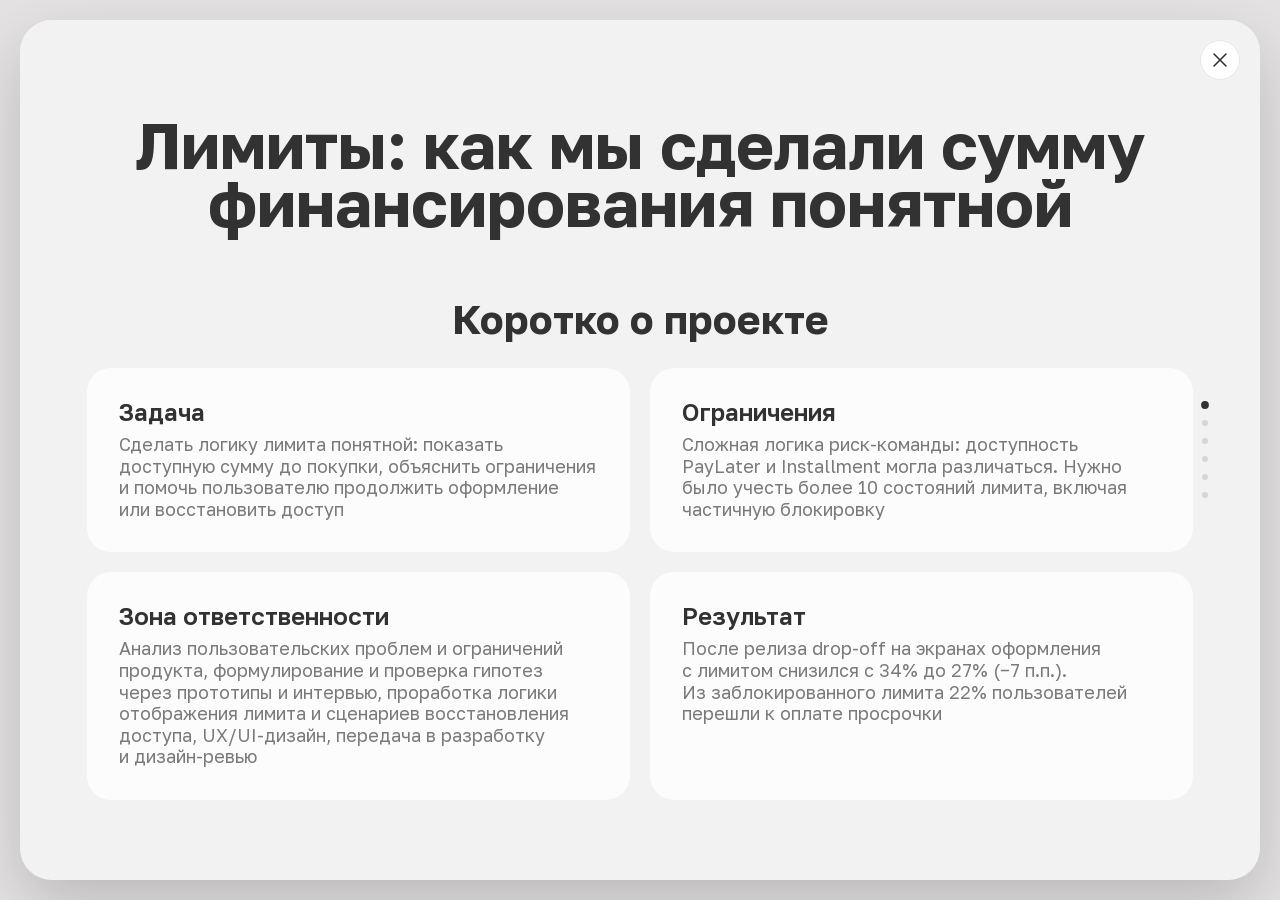
==== cases/ahapay/limits/index.html @ eb176437 "Deploy 497f7d1c44eb84e8301bfeeebdac34336ba5953e gribenchenko/portfolio@497f7d1c44eb84e8301bfeeebdac3" ====
<!DOCTYPE html><html lang="ru"><head><meta charset="utf-8"><meta name="viewport" content="width=device-width, initial-scale=1"><meta name="description" content="Как мы сделали сумму финансирования понятной — кейс лимитов в AhaPay"><title>Лимиты — AhaPay | Ulyana Gribenchenko</title><meta name="astro-view-transitions-enabled" content="true"><meta name="astro-view-transitions-fallback" content="animate"><script type="module" src="/_astro/ClientRouter.astro_astro_type_script_index_0_lang.BPtF_hcX.js"></script><link rel="stylesheet" href="/_astro/_astro_assets.DlFtGVP5.css"><link rel="stylesheet" href="/_astro/case.Byks2nfV.css"><style>#context[data-astro-cid-bcc5n24s].section{padding-top:11px}@media (width>=900px){#context[data-astro-cid-bcc5n24s].section{padding-top:20px}}
</style><script type="module" src="/_astro/page.Do0t9NWT.js"></script><style>[data-astro-transition-scope="astro-6rfnnncv-1"] { view-transition-name: case-limits; }@layer astro { ::view-transition-old(case-limits) { 
	animation-duration: 180ms;
	animation-timing-function: cubic-bezier(0.76, 0, 0.24, 1);
	animation-fill-mode: both;
	animation-name: astroFadeOut; }::view-transition-new(case-limits) { 
	animation-duration: 180ms;
	animation-timing-function: cubic-bezier(0.76, 0, 0.24, 1);
	animation-fill-mode: both;
	animation-name: astroFadeIn; }[data-astro-transition=back]::view-transition-old(case-limits) { 
	animation-duration: 180ms;
	animation-timing-function: cubic-bezier(0.76, 0, 0.24, 1);
	animation-fill-mode: both;
	animation-name: astroFadeOut; }[data-astro-transition=back]::view-transition-new(case-limits) { 
	animation-duration: 180ms;
	animation-timing-function: cubic-bezier(0.76, 0, 0.24, 1);
	animation-fill-mode: both;
	animation-name: astroFadeIn; } }[data-astro-transition-fallback="old"] [data-astro-transition-scope="astro-6rfnnncv-1"],
			[data-astro-transition-fallback="old"][data-astro-transition-scope="astro-6rfnnncv-1"] { 
	animation-duration: 180ms;
	animation-timing-function: cubic-bezier(0.76, 0, 0.24, 1);
	animation-fill-mode: both;
	animation-name: astroFadeOut; }[data-astro-transition-fallback="new"] [data-astro-transition-scope="astro-6rfnnncv-1"],
			[data-astro-transition-fallback="new"][data-astro-transition-scope="astro-6rfnnncv-1"] { 
	animation-duration: 180ms;
	animation-timing-function: cubic-bezier(0.76, 0, 0.24, 1);
	animation-fill-mode: both;
	animation-name: astroFadeIn; }[data-astro-transition=back][data-astro-transition-fallback="old"] [data-astro-transition-scope="astro-6rfnnncv-1"],
			[data-astro-transition=back][data-astro-transition-fallback="old"][data-astro-transition-scope="astro-6rfnnncv-1"] { 
	animation-duration: 180ms;
	animation-timing-function: cubic-bezier(0.76, 0, 0.24, 1);
	animation-fill-mode: both;
	animation-name: astroFadeOut; }[data-astro-transition=back][data-astro-transition-fallback="new"] [data-astro-transition-scope="astro-6rfnnncv-1"],
			[data-astro-transition=back][data-astro-transition-fallback="new"][data-astro-transition-scope="astro-6rfnnncv-1"] { 
	animation-duration: 180ms;
	animation-timing-function: cubic-bezier(0.76, 0, 0.24, 1);
	animation-fill-mode: both;
	animation-name: astroFadeIn; }</style></head><body><a href="/" class="case-shell__close" aria-label="Закрыть кейс" title="Закрыть"><svg width="16" height="16" viewBox="0 0 16 16" fill="none" aria-hidden="true"><path d="M2 2L14 14M14 2L2 14" stroke="currentColor" stroke-width="1.6" stroke-linecap="round"></path></svg></a><nav class="case-toc" aria-label="Разделы кейса"><div class="case-toc__dots"><a href="#top" class="case-toc__dot" data-section="top" aria-label="Обзор"></a><a href="#context" class="case-toc__dot" data-section="context" aria-label="Проблемы и решения"></a><a href="#widget-logic" class="case-toc__dot" data-section="widget-logic" aria-label="Логика виджетов"></a><a href="#blocked-flow" class="case-toc__dot" data-section="blocked-flow" aria-label="Частичная блокировка"></a><a href="#interview" class="case-toc__dot" data-section="interview" aria-label="Интервью"></a><a href="#results-metrics" class="case-toc__dot" data-section="results-metrics" aria-label="Результаты"></a></div><div class="case-toc__popover-zone"><div class="case-toc__popover"><ul><li><a href="#top" data-section="top">Обзор</a></li><li><a href="#context" data-section="context">Проблемы и решения</a></li><li><a href="#widget-logic" data-section="widget-logic">Логика виджетов</a></li><li><a href="#blocked-flow" data-section="blocked-flow">Частичная блокировка</a></li><li><a href="#interview" data-section="interview">Интервью</a></li><li><a href="#results-metrics" data-section="results-metrics">Результаты</a></li></ul></div></div></nav><div data-astro-transition-scope="astro-6rfnnncv-1" class="case-shell"><div class="case-shell__content"><main data-astro-cid-bcc5n24s><!-- HERO --><section id="top" class="section hero" data-astro-cid-bcc5n24s><div class="container" data-astro-cid-bcc5n24s><div class="hero__titleblock" data-astro-cid-bcc5n24s><h1 class="hero__title" data-astro-cid-bcc5n24s>Лимиты: как&nbsp;мы сделали сумму финансирования понятной</h1></div><!-- «Коротко о проекте»: heading + cards in their own column so the heading sits
             at the usual section-title → content gap, not the hero's bigger one --><div style="display:flex; flex-direction:column; align-items:center; gap: var(--space-4); width: 100%;" data-astro-cid-bcc5n24s><h2 class="section-title" data-astro-cid-bcc5n24s>Коротко о&nbsp;проекте</h2><div class="grid-2 reveal" style="width: 100%;" data-astro-cid-bcc5n24s><div class="card bullet" data-astro-cid-bcc5n24s><p class="card-title" data-astro-cid-bcc5n24s>Задача</p><p class="card-text" data-astro-cid-bcc5n24s>Сделать логику лимита понятной: показать доступную сумму до&nbsp;покупки, объяснить ограничения и&nbsp;помочь пользователю продолжить оформление или&nbsp;восстановить доступ</p></div><div class="card bullet" data-astro-cid-bcc5n24s><p class="card-title" data-astro-cid-bcc5n24s>Ограничения</p><p class="card-text" data-astro-cid-bcc5n24s>Сложная логика риск-команды: доступность PayLater и&nbsp;Installment могла различаться. Нужно было учесть более 10&nbsp;состояний лимита, включая частичную блокировку</p></div><div class="card bullet" data-astro-cid-bcc5n24s><p class="card-title" data-astro-cid-bcc5n24s>Зона ответственности</p><p class="card-text" data-astro-cid-bcc5n24s>Анализ пользовательских проблем и&nbsp;ограничений продукта, формулирование и&nbsp;проверка гипотез через прототипы и&nbsp;интервью, проработка логики отображения лимита и&nbsp;сценариев восстановления доступа, UX/UI-дизайн, передача в&nbsp;разработку и&nbsp;дизайн-ревью</p></div><div class="card bullet" data-astro-cid-bcc5n24s><p class="card-title" data-astro-cid-bcc5n24s>Результат</p><p class="card-text" data-astro-cid-bcc5n24s>После релиза drop-off на&nbsp;экранах оформления с&nbsp;лимитом снизился с&nbsp;34% до&nbsp;27% (−7&nbsp;п.п.). Из&nbsp;заблокированного лимита 22% пользователей перешли к&nbsp;оплате просрочки</p></div></div></div></div></section><!-- CONTEXT --><section id="context" class="section" data-astro-cid-bcc5n24s><div class="container" data-astro-cid-bcc5n24s><div class="grid-2 reveal" data-astro-cid-bcc5n24s><div class="card bullet span-rows-3" data-astro-cid-bcc5n24s><p class="hyp-label hyp-label--muted" data-astro-cid-bcc5n24s>проблема</p><p class="card-title" data-astro-cid-bcc5n24s>Логика лимита была невидима для&nbsp;пользователя</p><p class="card-text" data-astro-cid-bcc5n24s>Лимит работал как&nbsp;внутренняя продуктовая логика: пользователь мог столкнуться с&nbsp;ограничением уже в&nbsp;процессе оформления покупки и&nbsp;не&nbsp;понимать, что делать дальше. Это&nbsp;снижало прохождение сценария, увеличивало обращения в&nbsp;поддержку и&nbsp;ухудшало ощущение прозрачности продукта</p></div><div class="card bullet" data-astro-cid-bcc5n24s><p class="hyp-label" data-astro-cid-bcc5n24s>решение</p><p class="card-title" data-astro-cid-bcc5n24s>Показали лимит на&nbsp;главной</p><p class="card-text" data-astro-cid-bcc5n24s>Пользователь видит доступную сумму заранее и&nbsp;понимает, сколько может потратить ещё до&nbsp;начала покупки</p></div><div class="card bullet" data-astro-cid-bcc5n24s><p class="hyp-label" data-astro-cid-bcc5n24s>решение</p><p class="card-title" data-astro-cid-bcc5n24s>Добавили лимит в&nbsp;оформление покупки</p><p class="card-text" data-astro-cid-bcc5n24s>Перед подтверждением заказа показываем, сколько лимита будет использовано и&nbsp;доступен ли&nbsp;выбранный способ оплаты</p></div><div class="card bullet" data-astro-cid-bcc5n24s><p class="hyp-label" data-astro-cid-bcc5n24s>решение</p><p class="card-title" data-astro-cid-bcc5n24s>Объяснили состояния и&nbsp;ограничения</p><p class="card-text" data-astro-cid-bcc5n24s>Если лимит или&nbsp;способ оплаты недоступен, экран показывает причину ограничения и&nbsp;следующий шаг, а&nbsp;не&nbsp;просто блокирует пользователя</p></div></div></div></section><!-- BEFORE / AFTER (temporarily hidden — keep markup for later, see chat with Ulyana 2026-09-25)
    <section id="compare" class="section">
      <div class="container">
        <div class="compare reveal">
          <div class="compare__col">
            <h2 class="section-title">Было</h2>
            <div class="compare__pair">
              <div class="shot">
                <Image src={compareBefore} alt="Главный экран AhaPay без&nbsp;лимита: баннер и&nbsp;категории партнёров" width={879} height={1832} quality={100} />
              </div>
              <div class="shot">
                <Image src={compareBefore2} alt="Confirm order без&nbsp;информации о&nbsp;лимите" width={879} height={1832} quality={100} />
              </div>
            </div>
          </div>
          <div class="compare__col">
            <h2 class="section-title">Стало</h2>
            <div class="compare__pair">
              <div class="shot">
                <Image src={compareAfter} alt="Главный экран AhaPay с&nbsp;виджетом лимита: доступная сумма, PayLater и&nbsp;Installment" width={879} height={1832} quality={100} />
              </div>
              <div class="shot">
                <Image src={compareAfter2} alt="Confirm order с&nbsp;суммой, которая спишется с&nbsp;installment-лимита" width={879} height={1832} quality={100} />
              </div>
            </div>
          </div>
        </div>
      </div>
    </section>
    --><!-- LIMIT WIDGET ON HOME + CHECKOUT --><section id="widget" class="section" data-astro-cid-bcc5n24s><div class="container" data-astro-cid-bcc5n24s><h2 class="section-title" data-astro-cid-bcc5n24s>Показали лимит на&nbsp;главной<br data-astro-cid-bcc5n24s>и&nbsp;в&nbsp;сценарии оплаты</h2><p class="card-text" style="max-width: 700px; text-align: center; color: #323232; margin-top: -12px;" data-astro-cid-bcc5n24s>На&nbsp;Home пользователь видит общий статус, но&nbsp;именно при&nbsp;оформлении покупки ему важно понять влияние конкретного заказа</p><div class="entry-diagram-scroll reveal" style="margin-top: 10px;" data-astro-cid-bcc5n24s><img src="/_astro/home-and-checkout-widget.CBhn0DPU_1Xg4uo.webp" alt="Виджет лимита с&amp;nbsp;состояниями на&amp;nbsp;главном экране и&amp;nbsp;мини-виджет лимита на&amp;nbsp;всём сценарии оформления заказа" data-astro-cid-bcc5n24s="true" loading="lazy" decoding="async" width="3840" height="1671"></div></div></section><!-- WIDGET LOGIC (4 states) --><section id="widget-logic" class="section" data-astro-cid-bcc5n24s><div class="container" data-astro-cid-bcc5n24s><h2 class="section-title" data-astro-cid-bcc5n24s>Логика виджетов лимита</h2><p class="card-text" style="max-width: 700px; text-align: center; color: #323232; margin-top: -12px;" data-astro-cid-bcc5n24s>На&nbsp;Home перед покупкой пользователь видит статус своего лимита. Из‑за&nbsp;внутренних ограничений со&nbsp;стороны команды рисков у&nbsp;лимита есть большое количество вводных для&nbsp;использования, а&nbsp;у&nbsp;виджета&nbsp;– много состояний. Ниже некоторые самые часто встречающиеся</p><div class="entry-diagram-scroll reveal" style="margin-top: 10px;" data-astro-cid-bcc5n24s><img src="/_astro/widget-logic-v3.DpgmI8px_Zycuzd.webp" alt="Четыре состояния виджета лимита: требует верификации, полностью доступен, частично доступен, заблокирован" data-astro-cid-bcc5n24s="true" loading="lazy" decoding="async" width="3840" height="795"></div></div></section><!-- PARTIALLY BLOCKED LIMIT FLOW EXAMPLE --><section id="blocked-flow" class="section" data-astro-cid-bcc5n24s><div class="container" data-astro-cid-bcc5n24s><h2 class="section-title" data-astro-cid-bcc5n24s>Сделали логику лимита понятной<br data-astro-cid-bcc5n24s>в&nbsp;интерфейсе</h2><p class="card-text" style="max-width: 700px; text-align: center; color: #323232; margin-top: -12px;" data-astro-cid-bcc5n24s>Из-за&nbsp;сложной логики лимита мы&nbsp;спроектировали больше 10&nbsp;состояний виджета. Ниже&nbsp;– пример сценария, где&nbsp;часть лимита недоступна, но&nbsp;пользователь всё ещё может продолжить покупку доступным способом</p><!-- Each mockup is a real screen recording (device frame already baked into the
             video, same technique as .hero-phone — see AGENTS.md mask recipe). Nothing
             autoplays — every clip sits on its poster frame behind the "hover to watch"
             hint until the visitor deliberately hovers (or taps) it (see the script below,
             shared logic with #flow-compare-grid in order-preview.astro). --><div class="grid-3 reveal" style="margin-top: 10px;" id="scenario-grid" data-astro-cid-bcc5n24s><div style="display:flex; flex-direction:column; align-items:center; gap: var(--space-3);" data-astro-cid-bcc5n24s><div class="scenario-phone" data-astro-cid-bcc5n24s><video muted loop playsinline preload="metadata" poster="/case-assets/video/limits-scenario-1-poster.jpg" data-astro-cid-bcc5n24s><source src="/case-assets/video/limits-scenario-1.mp4" type="video/mp4" data-astro-cid-bcc5n24s></video><div class="phone-hint" aria-hidden="true" data-astro-cid-bcc5n24s><span class="phone-hint__circle" data-astro-cid-bcc5n24s><svg viewBox="0 0 24 24" fill="#fff" data-astro-cid-bcc5n24s><path d="M8 5v14l11-7z" data-astro-cid-bcc5n24s></path></svg></span><span class="phone-hint__text" data-astro-cid-bcc5n24s>Наведи<br data-astro-cid-bcc5n24s>для просмотра</span></div><div class="phone-loader" aria-hidden="true" data-astro-cid-bcc5n24s><span class="phone-loader__spinner" data-astro-cid-bcc5n24s></span><span class="phone-loader__text" data-astro-cid-bcc5n24s>Видео скоро начнётся</span></div></div><div style="text-align:center;" data-astro-cid-bcc5n24s><p class="card-title" data-astro-cid-bcc5n24s>Восстановление лимита</p><p class="card-text" style="margin-top:10px;" data-astro-cid-bcc5n24s>Показываем причину блокировки и&nbsp;ведём пользователя к&nbsp;оплате просрочки</p></div></div><div style="display:flex; flex-direction:column; align-items:center; gap: var(--space-3);" data-astro-cid-bcc5n24s><div class="scenario-phone" data-astro-cid-bcc5n24s><video muted loop playsinline preload="metadata" poster="/case-assets/video/limits-scenario-2-poster.jpg" data-astro-cid-bcc5n24s><source src="/case-assets/video/limits-scenario-2.mp4" type="video/mp4" data-astro-cid-bcc5n24s></video><div class="phone-hint" aria-hidden="true" data-astro-cid-bcc5n24s><span class="phone-hint__circle" data-astro-cid-bcc5n24s><svg viewBox="0 0 24 24" fill="#fff" data-astro-cid-bcc5n24s><path d="M8 5v14l11-7z" data-astro-cid-bcc5n24s></path></svg></span><span class="phone-hint__text" data-astro-cid-bcc5n24s>Наведи<br data-astro-cid-bcc5n24s>для просмотра</span></div><div class="phone-loader" aria-hidden="true" data-astro-cid-bcc5n24s><span class="phone-loader__spinner" data-astro-cid-bcc5n24s></span><span class="phone-loader__text" data-astro-cid-bcc5n24s>Видео скоро начнётся</span></div></div><div style="text-align:center;" data-astro-cid-bcc5n24s><p class="card-title" data-astro-cid-bcc5n24s>Заказ не&nbsp;подходит для&nbsp;PayLater</p><p class="card-text" style="margin-top:10px;" data-astro-cid-bcc5n24s>Если заказ нельзя оформить через&nbsp;PayLater, а&nbsp;Installment заблокирован, после&nbsp;скана QR ведём пользователя к&nbsp;оплате просрочки и&nbsp;даём продолжить заказ</p></div></div><div style="display:flex; flex-direction:column; align-items:center; gap: var(--space-3);" data-astro-cid-bcc5n24s><div class="scenario-phone" data-astro-cid-bcc5n24s><video muted loop playsinline preload="metadata" poster="/case-assets/video/limits-scenario-3-poster.jpg" data-astro-cid-bcc5n24s><source src="/case-assets/video/limits-scenario-3.mp4" type="video/mp4" data-astro-cid-bcc5n24s></video><div class="phone-hint" aria-hidden="true" data-astro-cid-bcc5n24s><span class="phone-hint__circle" data-astro-cid-bcc5n24s><svg viewBox="0 0 24 24" fill="#fff" data-astro-cid-bcc5n24s><path d="M8 5v14l11-7z" data-astro-cid-bcc5n24s></path></svg></span><span class="phone-hint__text" data-astro-cid-bcc5n24s>Наведи<br data-astro-cid-bcc5n24s>для просмотра</span></div><div class="phone-loader" aria-hidden="true" data-astro-cid-bcc5n24s><span class="phone-loader__spinner" data-astro-cid-bcc5n24s></span><span class="phone-loader__text" data-astro-cid-bcc5n24s>Видео скоро начнётся</span></div></div><div style="text-align:center;" data-astro-cid-bcc5n24s><p class="card-title" data-astro-cid-bcc5n24s>Заказ можно оплатить через&nbsp;PayLater</p><p class="card-text" style="margin-top:10px;" data-astro-cid-bcc5n24s>Если заказ подходит под&nbsp;условия PayLater, даём продолжить оплату доступным способом, но&nbsp;показываем, что&nbsp;Installment временно недоступен</p></div></div></div></div></section><script type="module">document.addEventListener(`astro:page-load`,()=>{let e=document.querySelector(`#scenario-grid`);if(!e)return;let t=Array.from(e.querySelectorAll(`.scenario-phone`));t.length&&t.forEach(e=>{let t=e.querySelector(`video`),n=e.querySelector(`.phone-loader`),r=e.querySelector(`.phone-hint`);if(!t)return;let i=()=>r?.classList.remove(`is-hidden`),a=()=>r?.classList.add(`is-hidden`),o=()=>n?.classList.remove(`is-visible`),s=()=>{a(),n?.classList.add(`is-visible`),t.play().catch(()=>{})},c=()=>{t.pause(),t.currentTime=0,o(),i()};t.addEventListener(`playing`,o);let l=null;e.addEventListener(`mouseenter`,()=>{l=window.setTimeout(()=>{l=null,s()},250)}),e.addEventListener(`mouseleave`,()=>{if(l){clearTimeout(l),l=null;return}c()}),e.addEventListener(`click`,()=>{t.paused?s():c()})})});</script><!-- INTERVIEWS --><section id="interview" class="section" data-astro-cid-bcc5n24s><div class="container" data-astro-cid-bcc5n24s><h2 class="section-title" data-astro-cid-bcc5n24s>Что показали интервью пользователей</h2><p class="card-text" style="max-width: 700px; text-align: center; color: #323232; margin-top: -12px;" data-astro-cid-bcc5n24s>Вместе с&nbsp;ресёрчером мы провели серию интервью с&nbsp;пользователями AhaPay, чтобы понять, как&nbsp;они воспринимают лимит, PayLater / Installment и&nbsp;состояния блокировки</p><div class="entry-diagram-scroll reveal" style="max-width: 770px;" data-astro-cid-bcc5n24s><img src="/_astro/interview-confluence.Bprhleqj_Z1EAhLs.webp" alt="Саммари интервью по&amp;nbsp;респондентам в&amp;nbsp;Confluence" style="border-radius: 24px;" data-astro-cid-bcc5n24s="true" loading="lazy" decoding="async" width="2880" height="1584"></div><div class="grid-2 reveal" style="margin-top: 48px;" data-astro-cid-bcc5n24s><div class="card card--white bullet" data-astro-cid-bcc5n24s><p class="card-title" data-astro-cid-bcc5n24s>Лимит нужен до&nbsp;покупки</p><p class="card-text" data-astro-cid-bcc5n24s>Пользователи хотят заранее понимать, сколько им&nbsp;доступно и&nbsp;могут ли&nbsp;они совершить покупку</p></div><div class="card card--white bullet" data-astro-cid-bcc5n24s><p class="card-title" data-astro-cid-bcc5n24s>PayLater и&nbsp;Installment нужно связать</p><p class="card-text" data-astro-cid-bcc5n24s>Без&nbsp;явной связи два способа оплаты могут восприниматься как&nbsp;отдельные лимиты</p></div><div class="card card--white bullet" data-astro-cid-bcc5n24s><p class="card-title" data-astro-cid-bcc5n24s>Блокировка должна вести к&nbsp;действию</p><p class="card-text" data-astro-cid-bcc5n24s>Состояние блокировки работает лучше, когда есть причина ограничения и&nbsp;понятный следующий шаг</p></div><div class="card card--white bullet" data-astro-cid-bcc5n24s><p class="card-title" data-astro-cid-bcc5n24s>Главный вывод</p><p class="card-text" data-astro-cid-bcc5n24s>Лимит должен работать как&nbsp;система состояний: на&nbsp;главной показывать общий финансовый статус, при&nbsp;оформлении покупки&nbsp;– влияние заказа на&nbsp;доступную сумму, а&nbsp;при&nbsp;блокировке&nbsp;– причину ограничения и&nbsp;следующий шаг</p></div></div></div></section><!-- RESULTS (METRICS) --><section id="results-metrics" class="section" data-astro-cid-bcc5n24s><div class="container" data-astro-cid-bcc5n24s><h2 class="section-title" data-astro-cid-bcc5n24s>Результаты</h2><p class="card-text" style="max-width: 700px; text-align: center; color: #323232; margin-top: -12px;" data-astro-cid-bcc5n24s>После релиза мы сравнили общие метрики оформления покупки и&nbsp;данные поддержки за&nbsp;сопоставимые периоды до&nbsp;и&nbsp;после запуска</p><div class="grid-3 reveal" style="margin-top: 10px;" data-astro-cid-bcc5n24s><div class="card card--white bullet" data-astro-cid-bcc5n24s><p class="stat-tag" data-astro-cid-bcc5n24s>−7&nbsp;п.п.</p><div class="stat-value" data-astro-cid-bcc5n24s><span data-astro-cid-bcc5n24s>34%</span><img src="/case-assets/uplift-arrow.svg" alt="→" data-astro-cid-bcc5n24s><span data-astro-cid-bcc5n24s>27%</span></div><p class="stat-label" data-astro-cid-bcc5n24s>Drop-off на&nbsp;экранах оформления с&nbsp;лимитом</p></div><div class="card card--white bullet" data-astro-cid-bcc5n24s><p class="stat-tag stat-tag--muted" data-astro-cid-bcc5n24s>новая точка входа</p><div class="stat-value" data-astro-cid-bcc5n24s><span data-astro-cid-bcc5n24s>22%</span></div><p class="stat-label" data-astro-cid-bcc5n24s>Перешли к&nbsp;оплате просрочки из&nbsp;заблокированного лимита</p></div><div class="card card--white bullet" data-astro-cid-bcc5n24s><p class="stat-tag stat-tag--muted" data-astro-cid-bcc5n24s>новая точка входа</p><div class="stat-value" data-astro-cid-bcc5n24s><span data-astro-cid-bcc5n24s>14%</span></div><p class="stat-label" data-astro-cid-bcc5n24s>Начали верификацию из&nbsp;виджета лимита до&nbsp;покупки</p></div></div><div class="card card--white bullet" style="margin-top: -12px;" data-astro-cid-bcc5n24s><p class="card-title" data-astro-cid-bcc5n24s>Снизилось количество вопросов в&nbsp;поддержку по&nbsp;теме лимита</p><p class="card-text" style="margin-top: 12px;" data-astro-cid-bcc5n24s>После запуска пользователи реже обращались с&nbsp;вопросами про&nbsp;доступную сумму, причины блокировки и&nbsp;недоступные способы оплаты</p></div></div></section></main></div></div><script type="module">var e=null;document.addEventListener(`astro:page-load`,()=>{e?.();let t=[],n=document.querySelector(`.case-shell__close`);if(n){let e=!1,r=t=>{if(e){t.preventDefault();return}e=!0,document.body.classList.add(`is-closing`);let n=window.history.state;n&&typeof n.index==`number`&&n.index>0&&(t.preventDefault(),history.back())};n.addEventListener(`click`,r),t.push(()=>n.removeEventListener(`click`,r));let i=t=>{t.key===`Escape`&&!e&&n.click()};document.addEventListener(`keydown`,i),t.push(()=>document.removeEventListener(`keydown`,i));let a=t=>{if(e)return;let r=t.target;r.closest(`.case-shell`)||r.closest(`.case-toc`)||r.closest(`.case-shell__close`)||n.click()};document.addEventListener(`click`,a),t.push(()=>document.removeEventListener(`click`,a))}let r=document.querySelector(`.case-toc`),i=document.querySelector(`.case-shell`);if(r&&i){let e=Array.from(r.querySelectorAll(`.case-toc__dot`)),n=Array.from(r.querySelectorAll(`.case-toc__popover a`)),a=e.map(e=>document.getElementById(e.dataset.section??``)).filter(e=>e!==null);if(a.length){let r=t=>{for(let n of e)n.classList.toggle(`is-active`,n.dataset.section===t);for(let e of n)e.classList.toggle(`is-active`,e.dataset.section===t)},o=()=>{let e=a[0];for(let t of a)t.getBoundingClientRect().top<=160&&(e=t);r(e.id)};i.addEventListener(`scroll`,o,{passive:!0}),o();let s=[...e,...n],c=e=>{let t=e.currentTarget;r(t.dataset.section??``)};for(let e of s)e.addEventListener(`click`,c);t.push(()=>{i.removeEventListener(`scroll`,o);for(let e of s)e.removeEventListener(`click`,c)})}}e=()=>t.forEach(e=>e())});</script><script type="module">document.addEventListener(`astro:page-load`,()=>{let e=new IntersectionObserver(t=>{for(let n of t)n.isIntersecting&&(n.target.classList.add(`is-visible`),e.unobserve(n.target))},{threshold:.15});document.querySelectorAll(`.reveal:not(.is-visible)`).forEach(t=>e.observe(t)),document.querySelectorAll(`video[autoplay]`).forEach(e=>{e.readyState===0&&e.load(),e.play().catch(()=>{})})});</script></body></html>
---- _astro/_astro_assets.DlFtGVP5.css ----
@font-face{font-family:Golos Text;font-style:normal;font-weight:400 700;font-display:swap;src:url(/fonts/golos-text-cyrillic.woff2)format("woff2");unicode-range:U+301,U+400-45F,U+490-491,U+4B0-4B1,U+2116}@font-face{font-family:Golos Text;font-style:normal;font-weight:400 700;font-display:swap;src:url(/fonts/golos-text-latin.woff2)format("woff2");unicode-range:U+??,U+131,U+152-153,U+2BB-2BC,U+2C6,U+2DA,U+2DC,U+304,U+308,U+329,U+2000-206F,U+20AC,U+2122,U+2191,U+2193,U+2212,U+2215,U+FEFF,U+FFFD}:root{--bg:#f3f2f2;--card:#fcfcfc;--card-alt:#fff;--border:#e6e5e5;--ink:#323232;--ink-soft:#7a7a7a;--accent:#ff7a38;--accent-ink:#fff;--font-body:"Golos Text", "Helvetica Neue", Helvetica, Arial, sans-serif;--text-h1:32px;--text-h1-lh:1.05;--text-h2:26px;--text-h2-lh:.95;--text-h3:19px;--text-h3-lh:1.1;--text-body:16px;--text-body-lh:1.3;--text-small:13px;--text-small-lh:.95;--space-1:8px;--space-2:16px;--space-3:24px;--space-4:32px;--space-5:48px;--space-6:64px;--space-7:96px;--radius-card:24px;--radius-img:24px;--content-width:1280px;--page-pad:24px}@media (width>=900px){:root{--text-h1:64px;--text-h1-lh:.90625;--text-h2:40px;--text-h2-lh:.85;--text-h3:24px;--text-h3-lh:1;--text-body:18px;--text-body-lh:1.2;--text-small:14px;--text-small-lh:.857;--page-pad:67px}}*{box-sizing:border-box}html,body{margin:0;padding:0}body{background:var(--bg);color:var(--ink);font-family:var(--font-body);font-size:var(--text-body);line-height:var(--text-body-lh);-webkit-font-smoothing:antialiased}img{max-width:100%;height:auto;display:block}.container{max-width:var(--content-width);padding:0 var(--page-pad);margin:0 auto}h1,h2,h3,p{margin:0}.eyebrow{font-size:var(--text-h2);line-height:var(--text-h2-lh);color:var(--accent);text-align:center;font-weight:700}.section-title{font-size:var(--text-h2);line-height:var(--text-h2-lh);color:var(--ink);text-align:center;text-wrap:balance;font-weight:700}.card-title{font-size:var(--text-h3);line-height:var(--text-h3-lh);color:var(--ink);font-weight:600}.card-text{font-size:var(--text-body);line-height:var(--text-body-lh);color:var(--ink-soft)}.card{background:var(--card);border-radius:var(--radius-card);padding:var(--space-4)}.card--white{background:var(--card-alt)}@media (prefers-reduced-motion:no-preference){.reveal{opacity:0;transition:opacity .6s,transform .6s;transform:translateY(16px)}.reveal.is-visible{opacity:1;transform:translateY(0)}::view-transition-group(*){animation-duration:.55s;animation-timing-function:cubic-bezier(.5,.05,.2,1)}::view-transition-old(*),::view-transition-new(*){animation-duration:.5s;mix-blend-mode:normal!important}}.hub-page{background:var(--card-alt);position:relative}.hub-section{padding-block:32px}@media (width>=900px){.hub-section{padding-block:60px}.hub-section:first-of-type{padding-top:96px}}.hub-about{text-align:center;flex-direction:column;align-items:center;gap:48px;display:flex;position:relative}.hub-about__photo{width:159px}.hub-about__photo img{width:100%;height:auto;display:block}@media (width>=900px){.hub-about__photo{width:247px}}.hub-about__body{flex-direction:column;align-items:center;gap:22px;width:100%;display:flex}.hub-about__title{font-size:var(--text-h1);line-height:var(--text-h1-lh);text-wrap:balance;font-weight:700}.hub-about__text{max-width:640px;font-size:var(--text-body);color:var(--ink);line-height:1.55}.hub-about__text p{margin:0}.hub-about__text p+p{margin-top:4px}@media (width>=900px){.hub-about__text{font-size:24px;line-height:30.8px}.hub-about__text p+p{margin-top:6px}}.hub-about__logo-wrap{white-space:nowrap}.hub-about__logo{object-fit:cover;vertical-align:middle;border-radius:50%;width:20px;height:20px;margin-left:4px;display:inline-block;position:relative;top:-.12em}@media (width>=900px){.hub-about__logo{width:26px;height:26px}}.hub-about__links{align-items:center;gap:20px;display:flex}.hub-about__link{color:var(--ink);font-weight:400;font-size:var(--text-body);align-items:center;gap:2px;text-decoration:none;display:inline-flex}.hub-about__link--resume{position:relative;left:-9px}@media (width>=900px){.hub-about__link{text-align:center;justify-content:center;width:138px;font-size:24px}}.hub-about__arrow{vertical-align:middle;flex-shrink:0;position:relative;top:1.5px}.hub-about__arrow--down{top:.5px}.hub-underline{display:inline-block;position:relative}.hub-underline__svg{pointer-events:none;width:100%;height:10px;position:absolute;top:100%;left:0;overflow:visible}.hub-underline__svg path{stroke:#fb68be;stroke-width:2px;stroke-linecap:round;vector-effect:non-scaling-stroke;stroke-dasharray:var(--underline-length,1000);stroke-dashoffset:var(--underline-length,1000);transition:stroke-dashoffset .45s ease-in}@media (prefers-reduced-motion:reduce){.hub-underline__svg path{transition:none}}.hub-about__link:hover .hub-underline__svg path,.hub-about__link:focus-visible .hub-underline__svg path{stroke-dashoffset:0;transition-duration:.6s;transition-timing-function:cubic-bezier(.65,0,.35,1)}.company-block{background:#f5f4f5;border-radius:32px;flex-direction:column;gap:32px;padding:20px;display:flex}@media (width>=900px){.company-block{border-radius:48px;gap:42px;max-width:1520px;margin:0 auto;padding:120px}}.company-block__header{text-align:center;flex-direction:column;align-items:center;gap:8px;display:flex}@media (width>=900px){.company-block__header{gap:12px}}.company-block__period{color:#18181b;font-size:16px;font-weight:600}@media (width>=900px){.company-block__period{font-size:18px;font-weight:500}}.company-block__title{color:#18181b;font-size:40px;font-weight:700;line-height:36px}@media (width>=900px){.company-block__title{font-size:var(--text-h1);line-height:var(--text-h1-lh)}}.company-block__desc{color:#18181b;max-width:634px;font-size:16px;line-height:22px}@media (width>=900px){.company-block__desc{font-size:18px;line-height:24px}}.company-block__rows{flex-direction:column;gap:20px;display:flex}.company-block__row{grid-template-columns:1fr;gap:20px;display:grid}@media (width>=900px){.company-block__row{grid-template-columns:repeat(2,1fr)}}#ahapay-projects,#fonbet-projects,#pinkman-projects,#closing{margin-top:20px;padding-block:0}.closing__frame{background:#fff;border-radius:32px 32px 0 0;padding:56px 24px 0;position:relative;overflow:visible}@media (width>=900px){.closing__frame{border-radius:48px 48px 0 0;padding:0}}.closing__stage{z-index:1;position:relative;container-type:inline-size}@media (width>=900px){.closing__stage{max-width:1438px;margin:0 auto;padding:7.78cqw 0 6.95cqw}}.closing__row{text-align:center;flex-direction:column;align-items:center;gap:14px;display:flex}@media (width>=900px){.closing__row{text-align:left;padding:0 8.34cqw;flex-direction:row;align-items:flex-start;gap:.7cqw;padding-left:calc(120px + -1*clamp(0px,min(100vw,1520px)/2 - 719px,41px));position:relative}}.closing__title{color:#fb68be;text-align:center;font-size:clamp(36px,10vw,60px);font-weight:700;line-height:.75em}@media (width>=900px){.closing__title{font-size:var(--closing-fs);letter-spacing:-.06em;text-align:left;margin-left:-.027em;line-height:.73em}.closing__head{--closing-fs:calc((min(100vw, 1520px) - 240px) / 5.8);flex:none;width:max-content;position:relative}}.closing__desc{color:var(--ink-soft);text-align:center;max-width:320px;font-size:15px;line-height:19px}@media (width>=900px){.closing__desc{right:calc(var(--closing-fs) * -.01);top:calc(var(--closing-fs) * .465);width:max-content;max-width:none;font-size:max(14px, calc(var(--closing-fs) * .08));letter-spacing:0;text-align:right;line-height:1.25em;position:absolute}}@media (width>=900px) and (width<=1199px){.closing__desc{width:auto;margin:calc(var(--closing-fs) * .14) calc(var(--closing-fs) * -.01) 0 0;position:static}}.closing__flower{display:none}.closing__flower .hub-flower,.closing__flower .hub-flower__img{width:100%;height:100%}.closing__pile{width:130px;height:148px;margin:52px auto 0;position:relative}@media (width>=900px){.closing__pile{width:100%;height:21.9cqw;margin-top:52px}}.closing__photo{opacity:0;pointer-events:none;border-radius:13px;width:90px;height:119px;transition:left .45s cubic-bezier(.22,1,.36,1),top .45s cubic-bezier(.22,1,.36,1),width .45s cubic-bezier(.22,1,.36,1),height .45s cubic-bezier(.22,1,.36,1),transform .45s cubic-bezier(.22,1,.36,1),opacity .3s,translate .25s;position:absolute;overflow:hidden;box-shadow:0 8px 20px #0000002e}.closing__photo img{object-fit:cover;width:100%;height:100%;display:block}.closing__photo:after{content:"";background:#0003;position:absolute;inset:0}.closing__photo--card{background:#fb68be}.closing__photo--ski:after,.closing__photo--card:after{content:none}.closing__photo--ski{opacity:1;z-index:6;border-radius:13px;width:93px;height:124px;top:13px;left:14px;transform:rotate(0)}.closing__photo--card{opacity:1;z-index:5;border-radius:13px;width:89px;height:119px;top:20px;left:27px;transform:rotate(15deg)}.closing__photo--surf{opacity:1;z-index:1;border-radius:13px;width:91px;height:121px;top:10px;left:14px;transform:rotate(-15deg)}.closing__photo--cat{z-index:2;top:5px;left:33px;transform:rotate(-10deg)}.closing__photo--raincoat{z-index:3;top:6px;left:35px;transform:rotate(-5deg)}.closing__photo--dog{z-index:4;top:3px;left:36px;transform:rotate(6deg)}@media (width<=899px){.closing__pile{width:100vw;height:66vw;margin:40px 0 0 calc(50% - 50vw);overflow:hidden}.closing__pile .closing__photo{opacity:0}.closing__pile .closing__photo:after{content:none}.closing__pile .closing__photo--surf,.closing__pile .closing__photo--ski{opacity:1;z-index:1;border-radius:6vw;width:56vw;height:75vw;top:8vw}.closing__pile .closing__photo--surf{left:-16vw;transform:rotate(-16deg)}.closing__pile .closing__photo--ski{left:60vw;transform:rotate(16deg)}.closing__pile .closing__photo--card{opacity:1;z-index:2;pointer-events:auto;border-radius:7.3vw;width:51.2vw;height:68.2vw;top:0;left:24.4vw;transform:none}}@media (width>=900px){.closing__photo{border-radius:1.95cqw;width:13.53cqw;height:18.03cqw}.closing__photo--surf{border-radius:1.95cqw;width:13.45cqw;height:17.93cqw;top:1.44cqw;left:42.46cqw;transform:rotate(-15deg)}.closing__photo--card{border-radius:1.95cqw;width:13.17cqw;height:17.56cqw;top:2.94cqw;left:44.41cqw;transform:rotate(15deg)}.closing__photo--ski{border-radius:1.95cqw;width:13.77cqw;height:18.36cqw;top:1.93cqw;left:42.4cqw;transform:rotate(.12deg)}.closing__photo--cat{top:5cqw;left:41cqw;transform:rotate(-10deg)}.closing__photo--raincoat{top:5.5cqw;left:42cqw;transform:rotate(-5deg)}.closing__photo--dog{top:4cqw;left:43cqw;transform:rotate(6deg)}.closing__pile:hover .closing__photo{opacity:1;pointer-events:auto}.closing__pile:hover .closing__photo--card:hover{translate:0 -10px}.closing__pile:hover .closing__photo--ski{top:1.13cqw;left:66.45cqw;transform:rotate(-5.29deg)}.closing__pile:hover .closing__photo--card{top:2.65cqw;left:81.82cqw;transform:rotate(6.1deg)}.closing__pile:hover .closing__photo--cat{top:1.98cqw;left:35.51cqw;transform:rotate(-4.09deg)}.closing__pile:hover .closing__photo--raincoat{top:2.61cqw;left:20.22cqw;transform:rotate(-2.5deg)}.closing__pile:hover .closing__photo--dog{top:1.12cqw;left:51.3cqw;transform:rotate(2.51deg)}.closing__pile:hover .closing__photo--surf{top:2.63cqw;left:5.44cqw;transform:rotate(-3.44deg)}}.project-card{color:inherit;background:#fff;border-radius:22px;flex-direction:column;align-items:center;gap:16px;padding:24px 24px 0;text-decoration:none;transition:transform .2s;display:flex;position:relative;overflow:hidden}.project-card--link:hover{transform:translateY(-4px)}.project-card--soon{cursor:default}@media (width>=900px){.project-card{border-radius:28px;gap:24px;padding:34px 32px 0}}.project-card__text{text-align:center;flex-direction:column;align-items:center;gap:10px;width:100%;display:flex}.project-card__title{color:var(--ink);font-size:24px;font-weight:700;line-height:26px}@media (width>=900px){.project-card__title{font-size:32px;line-height:28px}}.project-card__subtitle{color:#71717a;font-size:16px;line-height:20px}.project-card__thumb{justify-content:center;align-items:flex-start;width:100%;height:260px;display:flex;position:relative;overflow:hidden}@media (width>=900px){.project-card__thumb{flex:1;height:auto;min-height:0}}.project-card__thumb--phone{height:318px}@media (width>=900px){.project-card__thumb--phone{flex:none;height:346px}}.project-card__crop{width:223px;height:100%;overflow:hidden}@media (width>=900px){.project-card__crop{width:243px}}.project-card__crop--wide{border-radius:22px 22px 0 0;width:100%}@media (width>=900px){.project-card__crop--wide{border-radius:28px 28px 0 0}}.project-card__thumb--wide{width:calc(100% + 48px);margin:0 -24px}@media (width>=900px){.project-card__thumb--wide{flex:none;width:calc(100% + 64px);height:355px;margin:0 -32px}}.project-card__crop--wide img{object-fit:cover;object-position:top;width:100%;height:100%;display:block}.project-card__thumb--wide-inset{width:100%;height:318px}@media (width>=900px){.project-card__thumb--wide-inset{height:346px}}.project-card__crop--wide-inset{width:100%;height:100%;overflow:hidden}.project-card__crop--wide-inset img{object-fit:cover;width:100%;height:100%;display:block}.project-card__phone{aspect-ratio:786/1599;flex-shrink:0;width:100%;position:relative}.project-card__phone-shot{object-fit:cover;object-position:top;width:90.59%;height:96%;display:block;position:absolute;top:2%;left:4.83%}.project-card__phone-frame{pointer-events:none;width:100%;height:100%;position:absolute;inset:0}.project-card__phone-screen-placeholder{background:linear-gradient(160deg, #ff9a6a 0%, var(--accent) 100%);border-radius:20px;width:90.59%;height:96%;position:absolute;top:2%;left:4.83%}.project-card__mockup{width:100%;height:auto;display:block}.hub-sticky-nav{z-index:200;background:var(--card-alt);visibility:hidden;border-radius:0 0 32px 32px;justify-content:center;align-items:center;gap:20px;padding-block:16px;transition:transform .25s,visibility 0s linear .25s;display:flex;position:fixed;top:0;left:0;right:0;transform:translateY(calc(-100% - 20px))}.hub-sticky-nav.is-visible{visibility:visible;transition:transform .25s,visibility linear;transform:translateY(0)}@media (width>=900px){.hub-sticky-nav{border-radius:0 0 48px 48px}}.hub-flower{z-index:50;cursor:pointer;outline:none;justify-content:center;align-items:center;display:inline-flex;position:relative}.hub-flower__img{transform-origin:50%;width:34px;height:34px;display:block}.hub-flower__confetti{pointer-events:none;position:absolute;inset:0;overflow:visible}.hub-confetti-particle{will-change:translate, rotate, scale, opacity;animation-name:hub-confetti-fly;animation-timing-function:ease-out;animation-fill-mode:forwards;position:absolute;top:50%;left:50%}.hub-confetti-particle.is-tag{z-index:1}.hub-confetti-particle img{max-width:none}@media (prefers-reduced-motion:no-preference){@keyframes hub-flower-rampup{0%{transform:rotate(0)}to{transform:rotate(720deg)}}@keyframes hub-flower-steady{0%{transform:rotate(0)}to{transform:rotate(360deg)}}.hub-flower__img.is-ramping{animation:.9s cubic-bezier(.55,.05,.9,.35) forwards hub-flower-rampup}.hub-flower__img.is-steady{animation:.7s linear infinite hub-flower-steady}@keyframes hub-flower-intro-hint{0%{transform:rotate(0)}to{transform:rotate(1080deg)}}.hub-flower__img.is-intro-hint{animation:5s cubic-bezier(.16,1,.3,1) forwards hub-flower-intro-hint}@keyframes hub-confetti-fly{0%{opacity:1;translate:-50% -50%;rotate:0deg;scale:.6}45%{translate:calc(-50% + var(--dx-mid)) calc(-50% - (var(--rise) * .5));rotate:calc(var(--rot) * .55);scale:.9}65%{opacity:1}to{translate:calc(-50% + var(--dx)) calc(-50% - var(--rise));rotate:var(--rot);opacity:0;scale:1}}}.astro-route-announcer{clip:rect(0 0 0 0);clip-path:inset(50%);white-space:nowrap;width:1px;height:1px;position:absolute;top:0;left:0;overflow:hidden}@keyframes astroFadeInOut{0%{opacity:1}to{opacity:0}}@keyframes astroFadeIn{0%{opacity:0;mix-blend-mode:plus-lighter}to{opacity:1;mix-blend-mode:plus-lighter}}@keyframes astroFadeOut{0%{opacity:1;mix-blend-mode:plus-lighter}to{opacity:0;mix-blend-mode:plus-lighter}}@keyframes astroSlideFromRight{0%{transform:translate(100%)}}@keyframes astroSlideFromLeft{0%{transform:translate(-100%)}}@keyframes astroSlideToRight{to{transform:translate(100%)}}@keyframes astroSlideToLeft{to{transform:translate(-100%)}}@media (prefers-reduced-motion){::view-transition-group(*),::view-transition-old(*),::view-transition-new(*),[data-astro-transition-scope]{animation:none!important}}
---- _astro/case.Byks2nfV.css ----
.hero-phone{aspect-ratio:734/1466;--hero-mask:url(/case-assets/hero-video-mask.png);width:100%;max-width:280px;-webkit-mask-image:var(--hero-mask);mask-image:var(--hero-mask);background:#000;margin:0 auto;position:relative;overflow:hidden;mask-size:100% 100%;mask-repeat:no-repeat}.hero-phone video{object-fit:cover;width:100%;height:100%;display:block}.scenario-phone{aspect-ratio:732/1466;cursor:pointer;background:#000;width:100%;max-width:220px;margin:0 auto;position:relative;overflow:hidden;mask-image:url(/case-assets/limits-scenario-mask.png);mask-size:100% 100%;mask-repeat:no-repeat}.scenario-phone video{object-fit:cover;width:100%;height:100%;display:block}.flow-phone{aspect-ratio:732/1466;cursor:pointer;background:#000;width:100%;max-width:262px;margin:0 auto;position:relative;overflow:hidden;mask-image:url(/case-assets/order-preview-scenario-mask.png);mask-size:100% 100%;mask-repeat:no-repeat}.flow-phone video{object-fit:cover;width:100%;height:100%;display:block}.phone-loader{opacity:0;pointer-events:none;background:#0000008c;flex-direction:column;justify-content:center;align-items:center;gap:12px;transition:opacity .25s;display:flex;position:absolute;inset:0}.phone-loader.is-visible{opacity:1}.phone-loader__spinner{border:3px solid #ffffff4d;border-top-color:#fff;border-radius:50%;width:26px;height:26px;animation:.8s linear infinite phone-loader-spin}@keyframes phone-loader-spin{to{transform:rotate(360deg)}}.phone-loader__text{text-align:center;color:#fff;max-width:140px;font-size:13px;line-height:1.3}.phone-hint{opacity:1;pointer-events:none;background:#00000080;flex-direction:column;justify-content:center;align-items:center;gap:10px;transition:opacity .25s;display:flex;position:absolute;inset:0}.phone-hint.is-hidden{opacity:0}.phone-hint__circle{background:#ffffff38;border:1.5px solid #fff9;border-radius:50%;justify-content:center;align-items:center;width:44px;height:44px;display:flex}.phone-hint__circle svg{width:15px;height:15px}.phone-hint__text{max-width:140px;font-size:var(--text-small);text-align:center;color:#fff;line-height:1.3}.flow-diagram-scroll{width:100%;overflow-x:auto}.flow-diagram-scroll img{border-radius:32px;width:auto;max-width:none;height:480px;display:block}@media (width<=899px){.flow-diagram-scroll img{height:320px}}.flow-lens{border:1px solid var(--border);background:var(--card-alt);z-index:60;pointer-events:none;border-radius:24px;width:640px;max-width:40vw;height:500px;display:none;position:fixed;top:50%;right:40px;overflow:hidden;transform:translateY(-50%);box-shadow:0 16px 40px #0000002e}.flow-lens.is-active{display:block}.flow-lens__img{border-radius:0;max-width:none;position:absolute;top:0;left:0}@media (width<=899px){.flow-lens{display:none!important}}.entry-diagram-scroll{width:100%;max-width:1100px;margin:0 auto}.entry-diagram-scroll img{width:100%;height:auto;display:block}@media (width<=899px){.entry-diagram-scroll{overflow-x:auto}.entry-diagram-scroll img{width:auto;max-width:none;height:340px}}.phone-mock{aspect-ratio:786/1599;width:100%;max-width:220px;margin:0 auto;position:relative}.phone-mock__shot{object-fit:cover;object-position:top;width:90.59%;height:96%;display:block;position:absolute;top:2%;left:4.83%}.phone-mock__frame{pointer-events:none;width:100%;height:100%;position:absolute;inset:0}.shot,.callout-shot{width:100%;max-width:260px;margin:0 auto}.shot img,.callout-shot img{width:100%;height:auto;display:block}.callout-shot{max-width:240px}.mockup-caption{text-align:center;flex-direction:column;align-items:center;gap:6px;display:flex}.mockup-caption__title{font-size:var(--text-h3);line-height:var(--text-h3-lh);color:var(--ink);font-weight:700}.mockup-caption__subtitle{color:var(--ink-soft);font-size:18px;font-weight:500;line-height:18px}.section{padding-block:32px;position:relative}@media (width>=900px){.section{padding-block:60px}.section:first-of-type{padding-top:96px}.section:last-of-type{padding-bottom:96px}}.section>.container{align-items:center;gap:var(--space-4);flex-direction:column;display:flex}.hero .container{gap:24px}.hero__titleblock{flex-direction:column;align-items:center;gap:12px;width:100%;display:flex}@media (width>=900px){.hero .container{gap:70px}.hero__titleblock{gap:20px;position:relative}}.hero__title{font-size:var(--text-h1);line-height:var(--text-h1-lh);text-align:center;text-wrap:balance;font-weight:700}.hero__squiggle{display:none}@media (width>=900px){.hero__squiggle{width:182px;display:block;position:absolute;top:-4px;left:calc(71.5% + 34px)}}.grid-3{grid-template-columns:1fr;gap:20px;width:100%;display:grid}@media (width>=900px){.grid-3{grid-template-columns:repeat(3,1fr)}}.bullet{flex-direction:column;align-items:flex-start;display:flex}.bullet>*+*{margin-top:10px}.bullet>.hyp-label+*,.bullet>.badge+*{margin-top:24px}.compare{align-items:center;gap:var(--space-5);flex-direction:column;width:100%;display:flex;position:relative}@media (width>=900px){.compare{flex-direction:row;justify-content:center;gap:90px}}.compare__col{align-items:center;gap:var(--space-3);flex-direction:column;display:flex}.compare__pair{align-items:center;gap:12px;display:flex}.compare__pair .shot{max-width:228px}.why-ui{gap:var(--space-4);flex-direction:column;width:100%;display:flex}@media (width>=900px){.why-ui{flex-direction:row;align-items:flex-start;gap:48px}.why-ui__text{gap:var(--space-3);flex-direction:column;flex:1;display:flex}.why-ui__diagram{flex:1;justify-content:center;display:flex}}.why-ui__text{gap:var(--space-3);flex-direction:column;display:flex}.annotated{display:none}.simple-list{gap:var(--space-2);flex-direction:column;width:100%;display:flex}.simple-list__item{gap:var(--space-2);font-size:var(--text-body);line-height:var(--text-body-lh);color:var(--ink-soft);align-items:flex-start;display:flex}.simple-list__dot{background:var(--accent);border-radius:50%;flex:none;width:6px;height:6px;margin-top:9px}.callout-list{gap:var(--space-2);flex-direction:column;width:100%;max-width:320px;margin:0 auto;display:flex}.callout-list__item{gap:var(--space-2);font-size:var(--text-small);color:var(--ink-soft);align-items:flex-start;display:flex}.callout-list__dot{background:var(--accent);border-radius:50%;flex:none;width:6px;height:6px;margin-top:7px}.annotated-img{width:100%;max-width:480px;margin:0 auto}@media (width>=900px){.callout-list{display:none}}@media (width<=899px){.annotated-img{display:none}}.interview-photo{width:100%;max-width:380px;margin:0 auto}.grid-2{grid-template-columns:1fr;gap:20px;width:100%;display:grid}@media (width>=900px){.grid-2{grid-template-columns:1fr 1fr}#flow-compare-grid{justify-content:center;gap:114px;display:flex}#flow-compare-grid>div{width:262px}.span-rows-3{grid-row:span 3;align-self:start;position:sticky;top:32px}}.hyp-label{font-size:var(--text-body);color:#fb68be}.hyp-label--muted{color:var(--ink-soft)}.badge{color:#fb68be;font-size:var(--text-body);align-items:center;gap:8px;width:fit-content;display:inline-flex}.results-grid{grid-template-columns:1fr;gap:20px;width:100%;display:grid}@media (width>=900px){.results-grid{grid-template-columns:1fr 1fr}}.stat-pair{grid-template-columns:1fr;gap:20px;display:grid}@media (width>=500px){.stat-pair{grid-template-columns:1fr 1fr}}.stat-tag{font-size:var(--text-body);color:#fb68be;margin-bottom:12px}.stat-tag--muted{color:var(--ink-soft)}.stat-value{font-size:var(--text-h2);white-space:nowrap;align-items:center;gap:8px;margin:auto 0;font-weight:700;display:flex}.stat-value img{width:26px;height:auto}.stat-label{font-size:var(--text-body);color:var(--ink-soft);margin-top:12px}.case-shell__close{z-index:100;background:var(--card-alt);width:40px;height:40px;color:var(--ink);border:1px solid var(--border);border-radius:50%;justify-content:center;align-items:center;transition:background .15s,color .15s,border-color .15s;display:flex;position:fixed;top:20px;right:20px}.case-shell__close:hover{background:var(--ink);color:var(--card-alt);border-color:var(--ink)}.case-shell{background:var(--bg);position:fixed;inset:0;overflow:hidden auto}body.is-closing .case-shell,body.is-closing .case-shell__close,body.is-closing .case-toc{pointer-events:none}body:has(.case-shell){background:#e4e2e2;overflow:hidden}@media (width>=900px){.case-shell{border-radius:32px;inset:20px;box-shadow:0 24px 64px #0000002e}.case-shell__close{top:40px;right:40px}}.case-toc{display:none}@media (width>=900px){.case-toc{z-index:90;display:block;position:fixed;top:50%;right:64px;transform:translateY(-50%)}}.case-toc__dots{flex-direction:column;align-items:center;gap:12px;padding:8px;display:flex}.case-toc__dot{background:#d6d6d6;border-radius:50%;width:6px;height:6px;transition:background .15s,transform .15s}.case-toc__dot.is-active{background:var(--ink);transform:scale(1.3)}.case-toc__popover-zone{opacity:0;visibility:hidden;pointer-events:none;padding-right:16px;transition:opacity .15s;position:absolute;top:50%;right:100%;transform:translateY(-50%)}.case-toc:hover .case-toc__popover-zone,.case-toc:focus-within .case-toc__popover-zone{opacity:1;visibility:visible;pointer-events:auto}.case-toc__popover{background:var(--card-alt);border-radius:var(--radius-card);padding:var(--space-3);width:max-content;max-width:260px;box-shadow:0 12px 32px #00000024}.case-toc__popover ul{flex-direction:column;gap:10px;margin:0;padding:0;list-style:none;display:flex}.case-toc__popover a{font-size:var(--text-small);color:var(--ink-soft);line-height:1.3;text-decoration:none;transition:color .15s;display:block}.case-toc__popover a:hover{color:var(--ink)}.case-toc__popover a.is-active{color:var(--ink);font-weight:600}
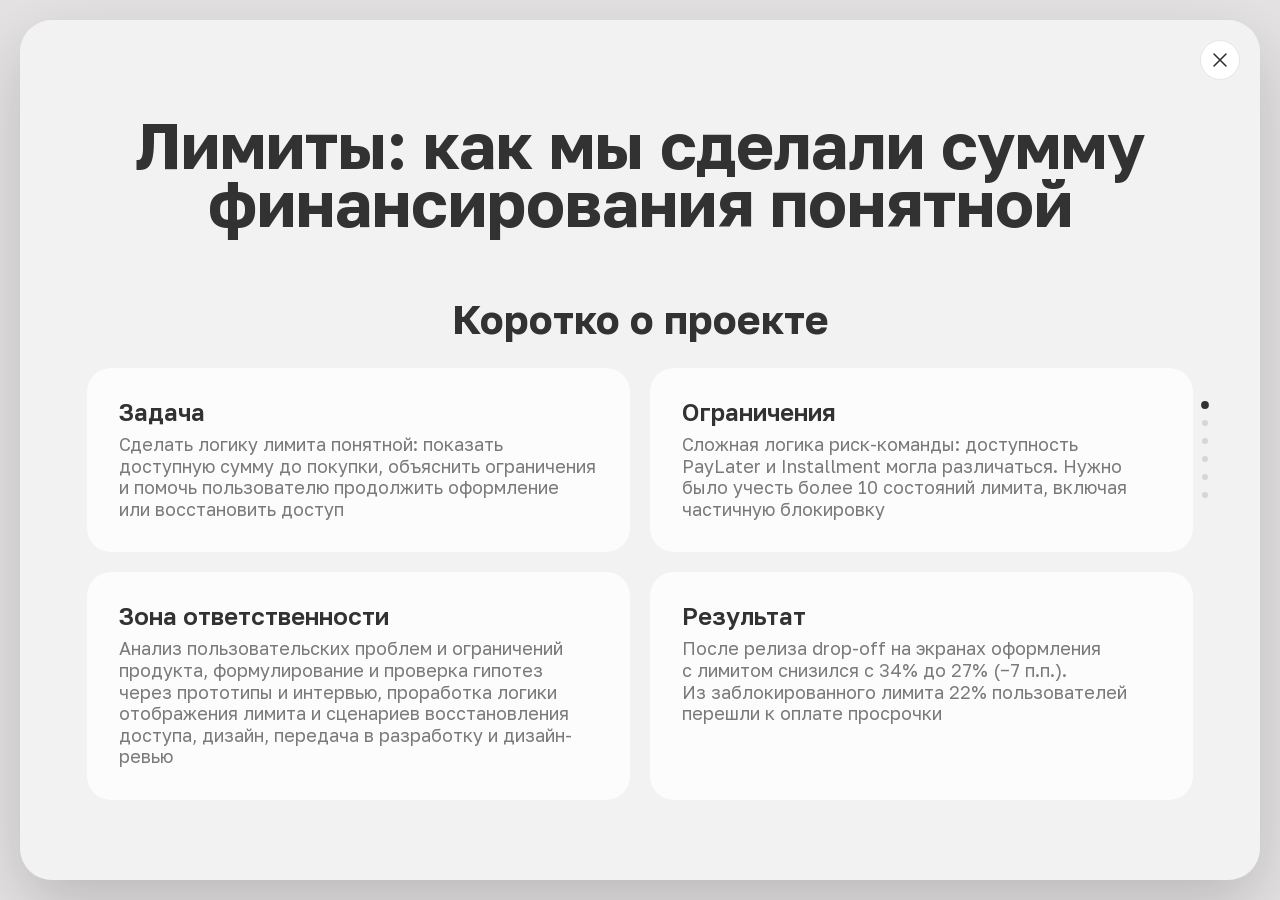
==== commit 60866f10: "Deploy 68894c5419c3ece31898f7c9cc5ac69ed6cf80a2 gribenchenko/portfolio@68894c5419c3ece31898f7c9cc5ac" ====
--- a/cases/ahapay/limits/index.html
+++ b/cases/ahapay/limits/index.html
@@ -36,7 +36,7 @@
 	animation-timing-function: cubic-bezier(0.76, 0, 0.24, 1);
 	animation-fill-mode: both;
 	animation-name: astroFadeIn; }</style></head><body><a href="/" class="case-shell__close" aria-label="Закрыть кейс" title="Закрыть"><svg width="16" height="16" viewBox="0 0 16 16" fill="none" aria-hidden="true"><path d="M2 2L14 14M14 2L2 14" stroke="currentColor" stroke-width="1.6" stroke-linecap="round"></path></svg></a><nav class="case-toc" aria-label="Разделы кейса"><div class="case-toc__dots"><a href="#top" class="case-toc__dot" data-section="top" aria-label="Обзор"></a><a href="#context" class="case-toc__dot" data-section="context" aria-label="Проблемы и решения"></a><a href="#widget-logic" class="case-toc__dot" data-section="widget-logic" aria-label="Логика виджетов"></a><a href="#blocked-flow" class="case-toc__dot" data-section="blocked-flow" aria-label="Частичная блокировка"></a><a href="#interview" class="case-toc__dot" data-section="interview" aria-label="Интервью"></a><a href="#results-metrics" class="case-toc__dot" data-section="results-metrics" aria-label="Результаты"></a></div><div class="case-toc__popover-zone"><div class="case-toc__popover"><ul><li><a href="#top" data-section="top">Обзор</a></li><li><a href="#context" data-section="context">Проблемы и решения</a></li><li><a href="#widget-logic" data-section="widget-logic">Логика виджетов</a></li><li><a href="#blocked-flow" data-section="blocked-flow">Частичная блокировка</a></li><li><a href="#interview" data-section="interview">Интервью</a></li><li><a href="#results-metrics" data-section="results-metrics">Результаты</a></li></ul></div></div></nav><div data-astro-transition-scope="astro-6rfnnncv-1" class="case-shell"><div class="case-shell__content"><main data-astro-cid-bcc5n24s><!-- HERO --><section id="top" class="section hero" data-astro-cid-bcc5n24s><div class="container" data-astro-cid-bcc5n24s><div class="hero__titleblock" data-astro-cid-bcc5n24s><h1 class="hero__title" data-astro-cid-bcc5n24s>Лимиты: как&nbsp;мы сделали сумму финансирования понятной</h1></div><!-- «Коротко о проекте»: heading + cards in their own column so the heading sits
-             at the usual section-title → content gap, not the hero's bigger one --><div style="display:flex; flex-direction:column; align-items:center; gap: var(--space-4); width: 100%;" data-astro-cid-bcc5n24s><h2 class="section-title" data-astro-cid-bcc5n24s>Коротко о&nbsp;проекте</h2><div class="grid-2 reveal" style="width: 100%;" data-astro-cid-bcc5n24s><div class="card bullet" data-astro-cid-bcc5n24s><p class="card-title" data-astro-cid-bcc5n24s>Задача</p><p class="card-text" data-astro-cid-bcc5n24s>Сделать логику лимита понятной: показать доступную сумму до&nbsp;покупки, объяснить ограничения и&nbsp;помочь пользователю продолжить оформление или&nbsp;восстановить доступ</p></div><div class="card bullet" data-astro-cid-bcc5n24s><p class="card-title" data-astro-cid-bcc5n24s>Ограничения</p><p class="card-text" data-astro-cid-bcc5n24s>Сложная логика риск-команды: доступность PayLater и&nbsp;Installment могла различаться. Нужно было учесть более 10&nbsp;состояний лимита, включая частичную блокировку</p></div><div class="card bullet" data-astro-cid-bcc5n24s><p class="card-title" data-astro-cid-bcc5n24s>Зона ответственности</p><p class="card-text" data-astro-cid-bcc5n24s>Анализ пользовательских проблем и&nbsp;ограничений продукта, формулирование и&nbsp;проверка гипотез через прототипы и&nbsp;интервью, проработка логики отображения лимита и&nbsp;сценариев восстановления доступа, UX/UI-дизайн, передача в&nbsp;разработку и&nbsp;дизайн-ревью</p></div><div class="card bullet" data-astro-cid-bcc5n24s><p class="card-title" data-astro-cid-bcc5n24s>Результат</p><p class="card-text" data-astro-cid-bcc5n24s>После релиза drop-off на&nbsp;экранах оформления с&nbsp;лимитом снизился с&nbsp;34% до&nbsp;27% (−7&nbsp;п.п.). Из&nbsp;заблокированного лимита 22% пользователей перешли к&nbsp;оплате просрочки</p></div></div></div></div></section><!-- CONTEXT --><section id="context" class="section" data-astro-cid-bcc5n24s><div class="container" data-astro-cid-bcc5n24s><div class="grid-2 reveal" data-astro-cid-bcc5n24s><div class="card bullet span-rows-3" data-astro-cid-bcc5n24s><p class="hyp-label hyp-label--muted" data-astro-cid-bcc5n24s>проблема</p><p class="card-title" data-astro-cid-bcc5n24s>Логика лимита была невидима для&nbsp;пользователя</p><p class="card-text" data-astro-cid-bcc5n24s>Лимит работал как&nbsp;внутренняя продуктовая логика: пользователь мог столкнуться с&nbsp;ограничением уже в&nbsp;процессе оформления покупки и&nbsp;не&nbsp;понимать, что делать дальше. Это&nbsp;снижало прохождение сценария, увеличивало обращения в&nbsp;поддержку и&nbsp;ухудшало ощущение прозрачности продукта</p></div><div class="card bullet" data-astro-cid-bcc5n24s><p class="hyp-label" data-astro-cid-bcc5n24s>решение</p><p class="card-title" data-astro-cid-bcc5n24s>Показали лимит на&nbsp;главной</p><p class="card-text" data-astro-cid-bcc5n24s>Пользователь видит доступную сумму заранее и&nbsp;понимает, сколько может потратить ещё до&nbsp;начала покупки</p></div><div class="card bullet" data-astro-cid-bcc5n24s><p class="hyp-label" data-astro-cid-bcc5n24s>решение</p><p class="card-title" data-astro-cid-bcc5n24s>Добавили лимит в&nbsp;оформление покупки</p><p class="card-text" data-astro-cid-bcc5n24s>Перед подтверждением заказа показываем, сколько лимита будет использовано и&nbsp;доступен ли&nbsp;выбранный способ оплаты</p></div><div class="card bullet" data-astro-cid-bcc5n24s><p class="hyp-label" data-astro-cid-bcc5n24s>решение</p><p class="card-title" data-astro-cid-bcc5n24s>Объяснили состояния и&nbsp;ограничения</p><p class="card-text" data-astro-cid-bcc5n24s>Если лимит или&nbsp;способ оплаты недоступен, экран показывает причину ограничения и&nbsp;следующий шаг, а&nbsp;не&nbsp;просто блокирует пользователя</p></div></div></div></section><!-- BEFORE / AFTER (temporarily hidden — keep markup for later, see chat with Ulyana 2026-09-25)
+             at the usual section-title → content gap, not the hero's bigger one --><div style="display:flex; flex-direction:column; align-items:center; gap: var(--space-4); width: 100%;" data-astro-cid-bcc5n24s><h2 class="section-title" data-astro-cid-bcc5n24s>Коротко о&nbsp;проекте</h2><div class="grid-2 reveal" style="width: 100%;" data-astro-cid-bcc5n24s><div class="card bullet" data-astro-cid-bcc5n24s><p class="card-title" data-astro-cid-bcc5n24s>Задача</p><p class="card-text" data-astro-cid-bcc5n24s>Сделать логику лимита понятной: показать доступную сумму до&nbsp;покупки, объяснить ограничения и&nbsp;помочь пользователю продолжить оформление или&nbsp;восстановить доступ</p></div><div class="card bullet" data-astro-cid-bcc5n24s><p class="card-title" data-astro-cid-bcc5n24s>Ограничения</p><p class="card-text" data-astro-cid-bcc5n24s>Сложная логика риск-команды: доступность PayLater и&nbsp;Installment могла различаться. Нужно было учесть более 10&nbsp;состояний лимита, включая частичную блокировку</p></div><div class="card bullet" data-astro-cid-bcc5n24s><p class="card-title" data-astro-cid-bcc5n24s>Зона ответственности</p><p class="card-text" data-astro-cid-bcc5n24s>Анализ пользовательских проблем и&nbsp;ограничений продукта, формулирование и&nbsp;проверка гипотез через прототипы и&nbsp;интервью, проработка логики отображения лимита и&nbsp;сценариев восстановления доступа, дизайн, передача в&nbsp;разработку и&nbsp;дизайн-ревью</p></div><div class="card bullet" data-astro-cid-bcc5n24s><p class="card-title" data-astro-cid-bcc5n24s>Результат</p><p class="card-text" data-astro-cid-bcc5n24s>После релиза drop-off на&nbsp;экранах оформления с&nbsp;лимитом снизился с&nbsp;34% до&nbsp;27% (−7&nbsp;п.п.). Из&nbsp;заблокированного лимита 22% пользователей перешли к&nbsp;оплате просрочки</p></div></div></div></div></section><!-- CONTEXT --><section id="context" class="section" data-astro-cid-bcc5n24s><div class="container" data-astro-cid-bcc5n24s><div class="grid-2 reveal" data-astro-cid-bcc5n24s><div class="card bullet span-rows-3" data-astro-cid-bcc5n24s><p class="hyp-label hyp-label--muted" data-astro-cid-bcc5n24s>проблема</p><p class="card-title" data-astro-cid-bcc5n24s>Логика лимита была невидима для&nbsp;пользователя</p><p class="card-text" data-astro-cid-bcc5n24s>Лимит работал как&nbsp;внутренняя продуктовая логика: пользователь мог столкнуться с&nbsp;ограничением уже в&nbsp;процессе оформления покупки и&nbsp;не&nbsp;понимать, что делать дальше. Это&nbsp;снижало прохождение сценария, увеличивало обращения в&nbsp;поддержку и&nbsp;ухудшало ощущение прозрачности продукта</p></div><div class="card bullet" data-astro-cid-bcc5n24s><p class="hyp-label" data-astro-cid-bcc5n24s>решение</p><p class="card-title" data-astro-cid-bcc5n24s>Показали лимит на&nbsp;главной</p><p class="card-text" data-astro-cid-bcc5n24s>Пользователь видит доступную сумму заранее и&nbsp;понимает, сколько может потратить ещё до&nbsp;начала покупки</p></div><div class="card bullet" data-astro-cid-bcc5n24s><p class="hyp-label" data-astro-cid-bcc5n24s>решение</p><p class="card-title" data-astro-cid-bcc5n24s>Добавили лимит в&nbsp;оформление покупки</p><p class="card-text" data-astro-cid-bcc5n24s>Перед подтверждением заказа показываем, сколько лимита будет использовано и&nbsp;доступен ли&nbsp;выбранный способ оплаты</p></div><div class="card bullet" data-astro-cid-bcc5n24s><p class="hyp-label" data-astro-cid-bcc5n24s>решение</p><p class="card-title" data-astro-cid-bcc5n24s>Объяснили состояния и&nbsp;ограничения</p><p class="card-text" data-astro-cid-bcc5n24s>Если лимит или&nbsp;способ оплаты недоступен, экран показывает причину ограничения и&nbsp;следующий шаг, а&nbsp;не&nbsp;просто блокирует пользователя</p></div></div></div></section><!-- BEFORE / AFTER (temporarily hidden — keep markup for later, see chat with Ulyana 2026-09-25)
     <section id="compare" class="section">
       <div class="container">
         <div class="compare reveal">
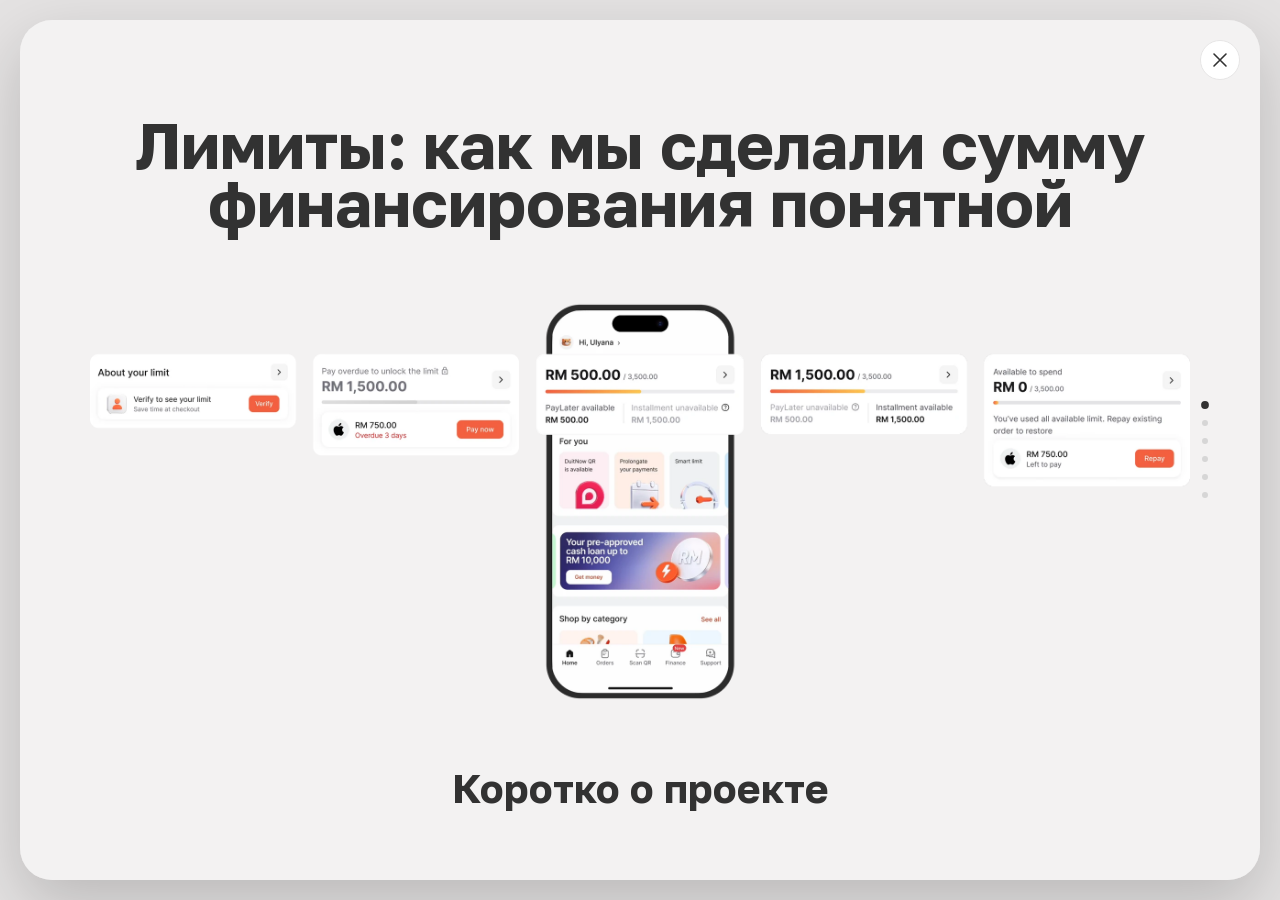
==== commit 7a21d4ae: "Deploy 8203d1086762f4197c5a2ff0e27f0bef3e9400b5 gribenchenko/portfolio@8203d1086762f4197c5a2ff0e27f0" ====
--- a/cases/ahapay/limits/index.html
+++ b/cases/ahapay/limits/index.html
@@ -35,8 +35,8 @@
 	animation-duration: 180ms;
 	animation-timing-function: cubic-bezier(0.76, 0, 0.24, 1);
 	animation-fill-mode: both;
-	animation-name: astroFadeIn; }</style></head><body><a href="/" class="case-shell__close" aria-label="Закрыть кейс" title="Закрыть"><svg width="16" height="16" viewBox="0 0 16 16" fill="none" aria-hidden="true"><path d="M2 2L14 14M14 2L2 14" stroke="currentColor" stroke-width="1.6" stroke-linecap="round"></path></svg></a><nav class="case-toc" aria-label="Разделы кейса"><div class="case-toc__dots"><a href="#top" class="case-toc__dot" data-section="top" aria-label="Обзор"></a><a href="#context" class="case-toc__dot" data-section="context" aria-label="Проблемы и решения"></a><a href="#widget-logic" class="case-toc__dot" data-section="widget-logic" aria-label="Логика виджетов"></a><a href="#blocked-flow" class="case-toc__dot" data-section="blocked-flow" aria-label="Частичная блокировка"></a><a href="#interview" class="case-toc__dot" data-section="interview" aria-label="Интервью"></a><a href="#results-metrics" class="case-toc__dot" data-section="results-metrics" aria-label="Результаты"></a></div><div class="case-toc__popover-zone"><div class="case-toc__popover"><ul><li><a href="#top" data-section="top">Обзор</a></li><li><a href="#context" data-section="context">Проблемы и решения</a></li><li><a href="#widget-logic" data-section="widget-logic">Логика виджетов</a></li><li><a href="#blocked-flow" data-section="blocked-flow">Частичная блокировка</a></li><li><a href="#interview" data-section="interview">Интервью</a></li><li><a href="#results-metrics" data-section="results-metrics">Результаты</a></li></ul></div></div></nav><div data-astro-transition-scope="astro-6rfnnncv-1" class="case-shell"><div class="case-shell__content"><main data-astro-cid-bcc5n24s><!-- HERO --><section id="top" class="section hero" data-astro-cid-bcc5n24s><div class="container" data-astro-cid-bcc5n24s><div class="hero__titleblock" data-astro-cid-bcc5n24s><h1 class="hero__title" data-astro-cid-bcc5n24s>Лимиты: как&nbsp;мы сделали сумму финансирования понятной</h1></div><!-- «Коротко о проекте»: heading + cards in their own column so the heading sits
-             at the usual section-title → content gap, not the hero's bigger one --><div style="display:flex; flex-direction:column; align-items:center; gap: var(--space-4); width: 100%;" data-astro-cid-bcc5n24s><h2 class="section-title" data-astro-cid-bcc5n24s>Коротко о&nbsp;проекте</h2><div class="grid-2 reveal" style="width: 100%;" data-astro-cid-bcc5n24s><div class="card bullet" data-astro-cid-bcc5n24s><p class="card-title" data-astro-cid-bcc5n24s>Задача</p><p class="card-text" data-astro-cid-bcc5n24s>Сделать логику лимита понятной: показать доступную сумму до&nbsp;покупки, объяснить ограничения и&nbsp;помочь пользователю продолжить оформление или&nbsp;восстановить доступ</p></div><div class="card bullet" data-astro-cid-bcc5n24s><p class="card-title" data-astro-cid-bcc5n24s>Ограничения</p><p class="card-text" data-astro-cid-bcc5n24s>Сложная логика риск-команды: доступность PayLater и&nbsp;Installment могла различаться. Нужно было учесть более 10&nbsp;состояний лимита, включая частичную блокировку</p></div><div class="card bullet" data-astro-cid-bcc5n24s><p class="card-title" data-astro-cid-bcc5n24s>Зона ответственности</p><p class="card-text" data-astro-cid-bcc5n24s>Анализ пользовательских проблем и&nbsp;ограничений продукта, формулирование и&nbsp;проверка гипотез через прототипы и&nbsp;интервью, проработка логики отображения лимита и&nbsp;сценариев восстановления доступа, дизайн, передача в&nbsp;разработку и&nbsp;дизайн-ревью</p></div><div class="card bullet" data-astro-cid-bcc5n24s><p class="card-title" data-astro-cid-bcc5n24s>Результат</p><p class="card-text" data-astro-cid-bcc5n24s>После релиза drop-off на&nbsp;экранах оформления с&nbsp;лимитом снизился с&nbsp;34% до&nbsp;27% (−7&nbsp;п.п.). Из&nbsp;заблокированного лимита 22% пользователей перешли к&nbsp;оплате просрочки</p></div></div></div></div></section><!-- CONTEXT --><section id="context" class="section" data-astro-cid-bcc5n24s><div class="container" data-astro-cid-bcc5n24s><div class="grid-2 reveal" data-astro-cid-bcc5n24s><div class="card bullet span-rows-3" data-astro-cid-bcc5n24s><p class="hyp-label hyp-label--muted" data-astro-cid-bcc5n24s>проблема</p><p class="card-title" data-astro-cid-bcc5n24s>Логика лимита была невидима для&nbsp;пользователя</p><p class="card-text" data-astro-cid-bcc5n24s>Лимит работал как&nbsp;внутренняя продуктовая логика: пользователь мог столкнуться с&nbsp;ограничением уже в&nbsp;процессе оформления покупки и&nbsp;не&nbsp;понимать, что делать дальше. Это&nbsp;снижало прохождение сценария, увеличивало обращения в&nbsp;поддержку и&nbsp;ухудшало ощущение прозрачности продукта</p></div><div class="card bullet" data-astro-cid-bcc5n24s><p class="hyp-label" data-astro-cid-bcc5n24s>решение</p><p class="card-title" data-astro-cid-bcc5n24s>Показали лимит на&nbsp;главной</p><p class="card-text" data-astro-cid-bcc5n24s>Пользователь видит доступную сумму заранее и&nbsp;понимает, сколько может потратить ещё до&nbsp;начала покупки</p></div><div class="card bullet" data-astro-cid-bcc5n24s><p class="hyp-label" data-astro-cid-bcc5n24s>решение</p><p class="card-title" data-astro-cid-bcc5n24s>Добавили лимит в&nbsp;оформление покупки</p><p class="card-text" data-astro-cid-bcc5n24s>Перед подтверждением заказа показываем, сколько лимита будет использовано и&nbsp;доступен ли&nbsp;выбранный способ оплаты</p></div><div class="card bullet" data-astro-cid-bcc5n24s><p class="hyp-label" data-astro-cid-bcc5n24s>решение</p><p class="card-title" data-astro-cid-bcc5n24s>Объяснили состояния и&nbsp;ограничения</p><p class="card-text" data-astro-cid-bcc5n24s>Если лимит или&nbsp;способ оплаты недоступен, экран показывает причину ограничения и&nbsp;следующий шаг, а&nbsp;не&nbsp;просто блокирует пользователя</p></div></div></div></section><!-- BEFORE / AFTER (temporarily hidden — keep markup for later, see chat with Ulyana 2026-09-25)
+	animation-name: astroFadeIn; }</style></head><body><a href="/" class="case-shell__close" aria-label="Закрыть кейс" title="Закрыть"><svg width="16" height="16" viewBox="0 0 16 16" fill="none" aria-hidden="true"><path d="M2 2L14 14M14 2L2 14" stroke="currentColor" stroke-width="1.6" stroke-linecap="round"></path></svg></a><nav class="case-toc" aria-label="Разделы кейса"><div class="case-toc__dots"><a href="#top" class="case-toc__dot" data-section="top" aria-label="Обзор"></a><a href="#context" class="case-toc__dot" data-section="context" aria-label="Проблемы и решения"></a><a href="#widget-logic" class="case-toc__dot" data-section="widget-logic" aria-label="Логика виджетов"></a><a href="#blocked-flow" class="case-toc__dot" data-section="blocked-flow" aria-label="Частичная блокировка"></a><a href="#interview" class="case-toc__dot" data-section="interview" aria-label="Интервью"></a><a href="#results-metrics" class="case-toc__dot" data-section="results-metrics" aria-label="Результаты"></a></div><div class="case-toc__popover-zone"><div class="case-toc__popover"><ul><li><a href="#top" data-section="top">Обзор</a></li><li><a href="#context" data-section="context">Проблемы и решения</a></li><li><a href="#widget-logic" data-section="widget-logic">Логика виджетов</a></li><li><a href="#blocked-flow" data-section="blocked-flow">Частичная блокировка</a></li><li><a href="#interview" data-section="interview">Интервью</a></li><li><a href="#results-metrics" data-section="results-metrics">Результаты</a></li></ul></div></div></nav><div data-astro-transition-scope="astro-6rfnnncv-1" class="case-shell"><div class="case-shell__content"><main data-astro-cid-bcc5n24s><!-- HERO --><section id="top" class="section hero" data-astro-cid-bcc5n24s><div class="container" data-astro-cid-bcc5n24s><div class="hero__titleblock" data-astro-cid-bcc5n24s><h1 class="hero__title" data-astro-cid-bcc5n24s>Лимиты: как&nbsp;мы сделали сумму финансирования понятной</h1></div><div class="entry-diagram-scroll reveal" data-astro-cid-bcc5n24s><img src="/_astro/hero-main.CSP_XG8N_Z1Fqfgs.webp" alt="Главная AhaPay с виджетом лимита и его состояния: требуется верификация, просрочка блокирует лимит, частично доступен, лимит исчерпан" loading="eager" data-astro-cid-bcc5n24s="true" decoding="async" width="2400" height="870"></div><!-- «Коротко о проекте»: heading + cards in their own column so the heading sits
+             at the usual section-title → content gap, not the hero's bigger one --><div style="display:flex; flex-direction:column; align-items:center; gap: var(--space-4); width: 100%;" data-astro-cid-bcc5n24s><h2 class="section-title" data-astro-cid-bcc5n24s>Коротко о&nbsp;проекте</h2><div class="grid-2 reveal" style="width: 100%;" data-astro-cid-bcc5n24s><div class="card bullet" data-astro-cid-bcc5n24s><p class="card-title" data-astro-cid-bcc5n24s>Задача</p><p class="card-text" data-astro-cid-bcc5n24s>Сделать логику лимита понятной: показать доступную сумму до&nbsp;покупки, объяснить ограничения и&nbsp;помочь пользователю продолжить оформление или&nbsp;восстановить доступ</p></div><div class="card bullet" data-astro-cid-bcc5n24s><p class="card-title" data-astro-cid-bcc5n24s>Ограничения</p><p class="card-text" data-astro-cid-bcc5n24s>Сложная логика риск-команды: доступность PayLater и&nbsp;Installment могла различаться. Нужно было учесть более 10&nbsp;состояний лимита, включая частичную блокировку</p></div><div class="card bullet" data-astro-cid-bcc5n24s><p class="card-title" data-astro-cid-bcc5n24s>Зона ответственности</p><p class="card-text" data-astro-cid-bcc5n24s>Анализ пользовательских проблем и&nbsp;ограничений продукта, формулирование и&nbsp;проверка гипотез через прототипы и&nbsp;интервью, проработка логики отображения лимита и&nbsp;сценариев восстановления доступа, дизайн, передача в&nbsp;разработку и&nbsp;дизайн-ревью</p></div><div class="card bullet" data-astro-cid-bcc5n24s><p class="card-title" data-astro-cid-bcc5n24s>Результат</p><p class="card-text" data-astro-cid-bcc5n24s>После релиза drop-off на&nbsp;экранах оформления с&nbsp;лимитом снизился с&nbsp;34% до&nbsp;27% (−7&nbsp;п.п.). Из&nbsp;заблокированного лимита 22% пользователей перешли к&nbsp;оплате просрочки</p></div></div></div></div></section><!-- CONTEXT --><section id="context" class="section" data-astro-cid-bcc5n24s><div class="container" data-astro-cid-bcc5n24s><h2 class="section-title" data-astro-cid-bcc5n24s>Проблемы и&nbsp;решения</h2><div class="grid-2 reveal" data-astro-cid-bcc5n24s><div class="card bullet span-rows-3" data-astro-cid-bcc5n24s><p class="hyp-label hyp-label--muted" data-astro-cid-bcc5n24s>проблема</p><p class="card-title" data-astro-cid-bcc5n24s>Логика лимита была невидима для&nbsp;пользователя</p><p class="card-text" data-astro-cid-bcc5n24s>Лимит работал как&nbsp;внутренняя продуктовая логика: пользователь мог столкнуться с&nbsp;ограничением уже в&nbsp;процессе оформления покупки и&nbsp;не&nbsp;понимать, что делать дальше. Это&nbsp;снижало прохождение сценария, увеличивало обращения в&nbsp;поддержку и&nbsp;ухудшало ощущение прозрачности продукта</p></div><div class="card bullet" data-astro-cid-bcc5n24s><p class="hyp-label" data-astro-cid-bcc5n24s>решение</p><p class="card-title" data-astro-cid-bcc5n24s>Показали лимит на&nbsp;главной</p><p class="card-text" data-astro-cid-bcc5n24s>Пользователь видит доступную сумму заранее и&nbsp;понимает, сколько может потратить ещё до&nbsp;начала покупки</p></div><div class="card bullet" data-astro-cid-bcc5n24s><p class="hyp-label" data-astro-cid-bcc5n24s>решение</p><p class="card-title" data-astro-cid-bcc5n24s>Добавили лимит в&nbsp;оформление покупки</p><p class="card-text" data-astro-cid-bcc5n24s>Перед подтверждением заказа показываем, сколько лимита будет использовано и&nbsp;доступен ли&nbsp;выбранный способ оплаты</p></div><div class="card bullet" data-astro-cid-bcc5n24s><p class="hyp-label" data-astro-cid-bcc5n24s>решение</p><p class="card-title" data-astro-cid-bcc5n24s>Объяснили состояния и&nbsp;ограничения</p><p class="card-text" data-astro-cid-bcc5n24s>Если лимит или&nbsp;способ оплаты недоступен, экран показывает причину ограничения и&nbsp;следующий шаг, а&nbsp;не&nbsp;просто блокирует пользователя</p></div></div></div></section><!-- BEFORE / AFTER (temporarily hidden — keep markup for later, see chat with Ulyana 2026-09-25)
     <section id="compare" class="section">
       <div class="container">
         <div class="compare reveal">
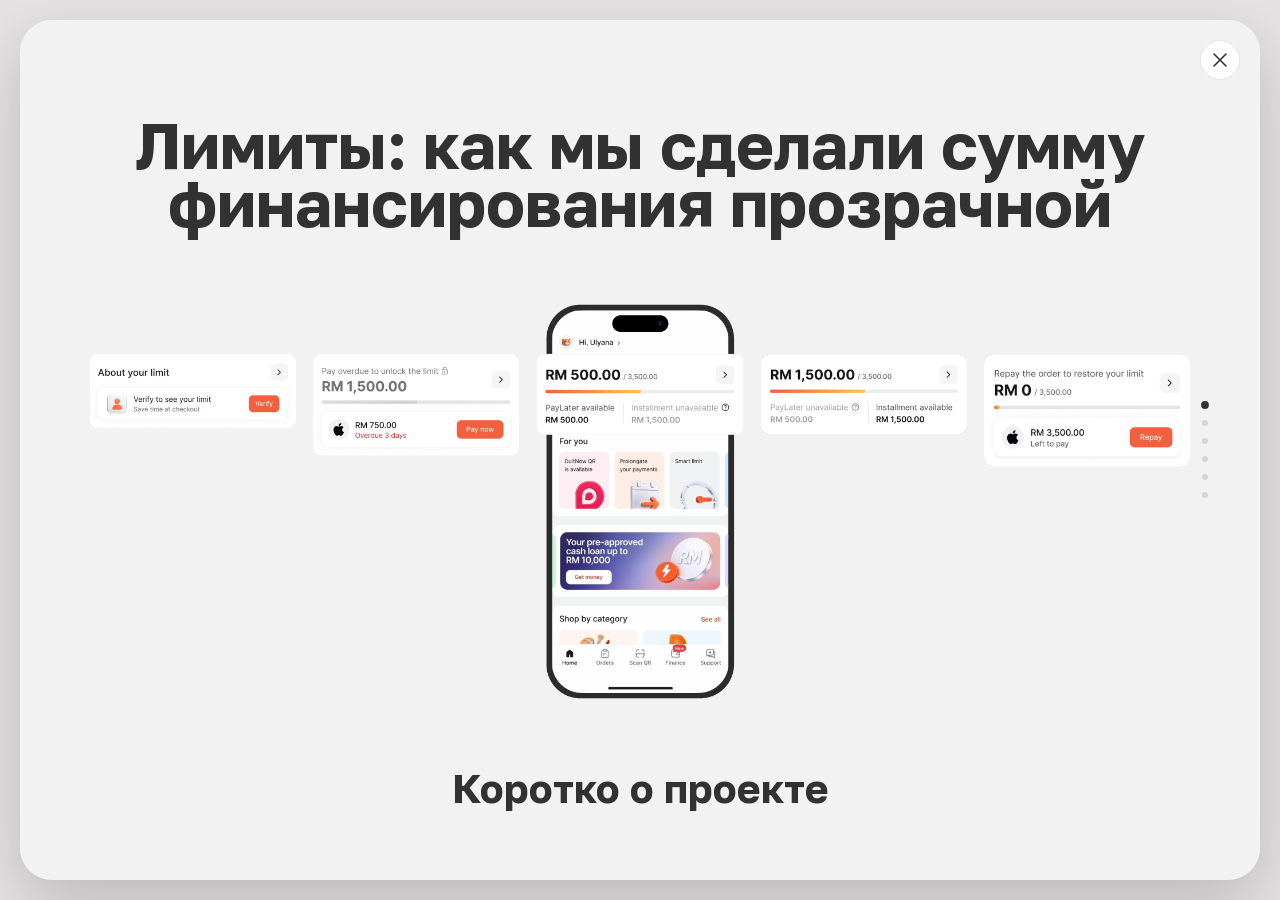
==== commit f4e380cf: "Deploy 69ac71a0df91d40af38e17be2c7a2ff3b3b59190 gribenchenko/portfolio@69ac71a0df91d40af38e17be2c7a2" ====
--- a/cases/ahapay/limits/index.html
+++ b/cases/ahapay/limits/index.html
@@ -1,4 +1,4 @@
-<!DOCTYPE html><html lang="ru"><head><meta charset="utf-8"><meta name="viewport" content="width=device-width, initial-scale=1"><meta name="description" content="Как мы сделали сумму финансирования понятной — кейс лимитов в AhaPay"><title>Лимиты — AhaPay | Ulyana Gribenchenko</title><meta name="astro-view-transitions-enabled" content="true"><meta name="astro-view-transitions-fallback" content="animate"><script type="module" src="/_astro/ClientRouter.astro_astro_type_script_index_0_lang.BPtF_hcX.js"></script><link rel="stylesheet" href="/_astro/_astro_assets.DlFtGVP5.css"><link rel="stylesheet" href="/_astro/case.Byks2nfV.css"><style>#context[data-astro-cid-bcc5n24s].section{padding-top:11px}@media (width>=900px){#context[data-astro-cid-bcc5n24s].section{padding-top:20px}}
+<!DOCTYPE html><html lang="ru"><head><meta charset="utf-8"><meta name="viewport" content="width=device-width, initial-scale=1"><meta name="description" content="Как мы сделали сумму финансирования прозрачной — кейс лимитов в AhaPay"><title>Лимиты — AhaPay | Ulyana Gribenchenko</title><meta name="astro-view-transitions-enabled" content="true"><meta name="astro-view-transitions-fallback" content="animate"><script type="module" src="/_astro/ClientRouter.astro_astro_type_script_index_0_lang.BPtF_hcX.js"></script><link rel="stylesheet" href="/_astro/_astro_assets.DlFtGVP5.css"><link rel="stylesheet" href="/_astro/case.B3h4UESG.css"><style>#context[data-astro-cid-bcc5n24s].section{padding-top:11px}@media (width>=900px){#context[data-astro-cid-bcc5n24s].section{padding-top:20px}}
 </style><script type="module" src="/_astro/page.Do0t9NWT.js"></script><style>[data-astro-transition-scope="astro-6rfnnncv-1"] { view-transition-name: case-limits; }@layer astro { ::view-transition-old(case-limits) { 
 	animation-duration: 180ms;
 	animation-timing-function: cubic-bezier(0.76, 0, 0.24, 1);
@@ -35,7 +35,9 @@
 	animation-duration: 180ms;
 	animation-timing-function: cubic-bezier(0.76, 0, 0.24, 1);
 	animation-fill-mode: both;
-	animation-name: astroFadeIn; }</style></head><body><a href="/" class="case-shell__close" aria-label="Закрыть кейс" title="Закрыть"><svg width="16" height="16" viewBox="0 0 16 16" fill="none" aria-hidden="true"><path d="M2 2L14 14M14 2L2 14" stroke="currentColor" stroke-width="1.6" stroke-linecap="round"></path></svg></a><nav class="case-toc" aria-label="Разделы кейса"><div class="case-toc__dots"><a href="#top" class="case-toc__dot" data-section="top" aria-label="Обзор"></a><a href="#context" class="case-toc__dot" data-section="context" aria-label="Проблемы и решения"></a><a href="#widget-logic" class="case-toc__dot" data-section="widget-logic" aria-label="Логика виджетов"></a><a href="#blocked-flow" class="case-toc__dot" data-section="blocked-flow" aria-label="Частичная блокировка"></a><a href="#interview" class="case-toc__dot" data-section="interview" aria-label="Интервью"></a><a href="#results-metrics" class="case-toc__dot" data-section="results-metrics" aria-label="Результаты"></a></div><div class="case-toc__popover-zone"><div class="case-toc__popover"><ul><li><a href="#top" data-section="top">Обзор</a></li><li><a href="#context" data-section="context">Проблемы и решения</a></li><li><a href="#widget-logic" data-section="widget-logic">Логика виджетов</a></li><li><a href="#blocked-flow" data-section="blocked-flow">Частичная блокировка</a></li><li><a href="#interview" data-section="interview">Интервью</a></li><li><a href="#results-metrics" data-section="results-metrics">Результаты</a></li></ul></div></div></nav><div data-astro-transition-scope="astro-6rfnnncv-1" class="case-shell"><div class="case-shell__content"><main data-astro-cid-bcc5n24s><!-- HERO --><section id="top" class="section hero" data-astro-cid-bcc5n24s><div class="container" data-astro-cid-bcc5n24s><div class="hero__titleblock" data-astro-cid-bcc5n24s><h1 class="hero__title" data-astro-cid-bcc5n24s>Лимиты: как&nbsp;мы сделали сумму финансирования понятной</h1></div><div class="entry-diagram-scroll reveal" data-astro-cid-bcc5n24s><img src="/_astro/hero-main.CSP_XG8N_Z1Fqfgs.webp" alt="Главная AhaPay с виджетом лимита и его состояния: требуется верификация, просрочка блокирует лимит, частично доступен, лимит исчерпан" loading="eager" data-astro-cid-bcc5n24s="true" decoding="async" width="2400" height="870"></div><!-- «Коротко о проекте»: heading + cards in their own column so the heading sits
+	animation-name: astroFadeIn; }</style></head><body><a href="/" class="case-shell__close" aria-label="Закрыть кейс" title="Закрыть"><svg width="16" height="16" viewBox="0 0 16 16" fill="none" aria-hidden="true"><path d="M2 2L14 14M14 2L2 14" stroke="currentColor" stroke-width="1.6" stroke-linecap="round"></path></svg></a><nav class="case-toc" aria-label="Разделы кейса"><div class="case-toc__dots"><a href="#top" class="case-toc__dot" data-section="top" aria-label="Обзор"></a><a href="#context" class="case-toc__dot" data-section="context" aria-label="Проблемы и решения"></a><a href="#widget-logic" class="case-toc__dot" data-section="widget-logic" aria-label="Логика виджетов"></a><a href="#blocked-flow" class="case-toc__dot" data-section="blocked-flow" aria-label="Частичная блокировка"></a><a href="#interview" class="case-toc__dot" data-section="interview" aria-label="Интервью"></a><a href="#results-metrics" class="case-toc__dot" data-section="results-metrics" aria-label="Результаты"></a></div><div class="case-toc__popover-zone"><div class="case-toc__popover"><ul><li><a href="#top" data-section="top">Обзор</a></li><li><a href="#context" data-section="context">Проблемы и решения</a></li><li><a href="#widget-logic" data-section="widget-logic">Логика виджетов</a></li><li><a href="#blocked-flow" data-section="blocked-flow">Частичная блокировка</a></li><li><a href="#interview" data-section="interview">Интервью</a></li><li><a href="#results-metrics" data-section="results-metrics">Результаты</a></li></ul></div></div></nav><div data-astro-transition-scope="astro-6rfnnncv-1" class="case-shell"><div class="case-shell__content"><main data-astro-cid-bcc5n24s><!-- HERO --><section id="top" class="section hero" data-astro-cid-bcc5n24s><div class="container" data-astro-cid-bcc5n24s><div class="hero__titleblock" data-astro-cid-bcc5n24s><h1 class="hero__title" data-astro-cid-bcc5n24s>Лимиты: как&nbsp;мы сделали сумму финансирования прозрачной</h1></div><!-- desktop only (hidden <900px, see .hero-main-desktop in case.css); full 3840px
+             source at quality 100 — the small UI text in the widgets went soft at the
+             default webp compression --><div class="entry-diagram-scroll reveal hero-main-desktop" data-astro-cid-bcc5n24s><img src="/_astro/hero-main.CRditQT4_Z1UQNxk.webp" alt="Главная AhaPay с виджетом лимита и его состояния: требуется верификация, просрочка блокирует лимит, частично доступен, лимит исчерпан" data-astro-cid-bcc5n24s="true" loading="lazy" decoding="async" width="3840" height="1392"></div><!-- «Коротко о проекте»: heading + cards in their own column so the heading sits
              at the usual section-title → content gap, not the hero's bigger one --><div style="display:flex; flex-direction:column; align-items:center; gap: var(--space-4); width: 100%;" data-astro-cid-bcc5n24s><h2 class="section-title" data-astro-cid-bcc5n24s>Коротко о&nbsp;проекте</h2><div class="grid-2 reveal" style="width: 100%;" data-astro-cid-bcc5n24s><div class="card bullet" data-astro-cid-bcc5n24s><p class="card-title" data-astro-cid-bcc5n24s>Задача</p><p class="card-text" data-astro-cid-bcc5n24s>Сделать логику лимита понятной: показать доступную сумму до&nbsp;покупки, объяснить ограничения и&nbsp;помочь пользователю продолжить оформление или&nbsp;восстановить доступ</p></div><div class="card bullet" data-astro-cid-bcc5n24s><p class="card-title" data-astro-cid-bcc5n24s>Ограничения</p><p class="card-text" data-astro-cid-bcc5n24s>Сложная логика риск-команды: доступность PayLater и&nbsp;Installment могла различаться. Нужно было учесть более 10&nbsp;состояний лимита, включая частичную блокировку</p></div><div class="card bullet" data-astro-cid-bcc5n24s><p class="card-title" data-astro-cid-bcc5n24s>Зона ответственности</p><p class="card-text" data-astro-cid-bcc5n24s>Анализ пользовательских проблем и&nbsp;ограничений продукта, формулирование и&nbsp;проверка гипотез через прототипы и&nbsp;интервью, проработка логики отображения лимита и&nbsp;сценариев восстановления доступа, дизайн, передача в&nbsp;разработку и&nbsp;дизайн-ревью</p></div><div class="card bullet" data-astro-cid-bcc5n24s><p class="card-title" data-astro-cid-bcc5n24s>Результат</p><p class="card-text" data-astro-cid-bcc5n24s>После релиза drop-off на&nbsp;экранах оформления с&nbsp;лимитом снизился с&nbsp;34% до&nbsp;27% (−7&nbsp;п.п.). Из&nbsp;заблокированного лимита 22% пользователей перешли к&nbsp;оплате просрочки</p></div></div></div></div></section><!-- CONTEXT --><section id="context" class="section" data-astro-cid-bcc5n24s><div class="container" data-astro-cid-bcc5n24s><h2 class="section-title" data-astro-cid-bcc5n24s>Проблемы и&nbsp;решения</h2><div class="grid-2 reveal" data-astro-cid-bcc5n24s><div class="card bullet span-rows-3" data-astro-cid-bcc5n24s><p class="hyp-label hyp-label--muted" data-astro-cid-bcc5n24s>проблема</p><p class="card-title" data-astro-cid-bcc5n24s>Логика лимита была невидима для&nbsp;пользователя</p><p class="card-text" data-astro-cid-bcc5n24s>Лимит работал как&nbsp;внутренняя продуктовая логика: пользователь мог столкнуться с&nbsp;ограничением уже в&nbsp;процессе оформления покупки и&nbsp;не&nbsp;понимать, что делать дальше. Это&nbsp;снижало прохождение сценария, увеличивало обращения в&nbsp;поддержку и&nbsp;ухудшало ощущение прозрачности продукта</p></div><div class="card bullet" data-astro-cid-bcc5n24s><p class="hyp-label" data-astro-cid-bcc5n24s>решение</p><p class="card-title" data-astro-cid-bcc5n24s>Показали лимит на&nbsp;главной</p><p class="card-text" data-astro-cid-bcc5n24s>Пользователь видит доступную сумму заранее и&nbsp;понимает, сколько может потратить ещё до&nbsp;начала покупки</p></div><div class="card bullet" data-astro-cid-bcc5n24s><p class="hyp-label" data-astro-cid-bcc5n24s>решение</p><p class="card-title" data-astro-cid-bcc5n24s>Добавили лимит в&nbsp;оформление покупки</p><p class="card-text" data-astro-cid-bcc5n24s>Перед подтверждением заказа показываем, сколько лимита будет использовано и&nbsp;доступен ли&nbsp;выбранный способ оплаты</p></div><div class="card bullet" data-astro-cid-bcc5n24s><p class="hyp-label" data-astro-cid-bcc5n24s>решение</p><p class="card-title" data-astro-cid-bcc5n24s>Объяснили состояния и&nbsp;ограничения</p><p class="card-text" data-astro-cid-bcc5n24s>Если лимит или&nbsp;способ оплаты недоступен, экран показывает причину ограничения и&nbsp;следующий шаг, а&nbsp;не&nbsp;просто блокирует пользователя</p></div></div></div></section><!-- BEFORE / AFTER (temporarily hidden — keep markup for later, see chat with Ulyana 2026-09-25)
     <section id="compare" class="section">
       <div class="container">
--- a/_astro/case.B3h4UESG.css
+++ b/_astro/case.B3h4UESG.css
@@ -0,0 +1 @@
+.hero-phone{aspect-ratio:734/1466;--hero-mask:url(/case-assets/hero-video-mask.png);width:100%;max-width:280px;-webkit-mask-image:var(--hero-mask);mask-image:var(--hero-mask);background:#000;margin:0 auto;position:relative;overflow:hidden;mask-size:100% 100%;mask-repeat:no-repeat}.hero-phone video{object-fit:cover;width:100%;height:100%;display:block}.scenario-phone{aspect-ratio:732/1466;cursor:pointer;background:#000;width:100%;max-width:220px;margin:0 auto;position:relative;overflow:hidden;mask-image:url(/case-assets/limits-scenario-mask.png);mask-size:100% 100%;mask-repeat:no-repeat}.scenario-phone video{object-fit:cover;width:100%;height:100%;display:block}.flow-phone{aspect-ratio:732/1466;cursor:pointer;background:#000;width:100%;max-width:262px;margin:0 auto;position:relative;overflow:hidden;mask-image:url(/case-assets/order-preview-scenario-mask.png);mask-size:100% 100%;mask-repeat:no-repeat}.flow-phone video{object-fit:cover;width:100%;height:100%;display:block}.phone-loader{opacity:0;pointer-events:none;background:#0000008c;flex-direction:column;justify-content:center;align-items:center;gap:12px;transition:opacity .25s;display:flex;position:absolute;inset:0}.phone-loader.is-visible{opacity:1}.phone-loader__spinner{border:3px solid #ffffff4d;border-top-color:#fff;border-radius:50%;width:26px;height:26px;animation:.8s linear infinite phone-loader-spin}@keyframes phone-loader-spin{to{transform:rotate(360deg)}}.phone-loader__text{text-align:center;color:#fff;max-width:140px;font-size:13px;line-height:1.3}.phone-hint{opacity:1;pointer-events:none;background:#00000080;flex-direction:column;justify-content:center;align-items:center;gap:10px;transition:opacity .25s;display:flex;position:absolute;inset:0}.phone-hint.is-hidden{opacity:0}.phone-hint__circle{background:#ffffff38;border:1.5px solid #fff9;border-radius:50%;justify-content:center;align-items:center;width:44px;height:44px;display:flex}.phone-hint__circle svg{width:15px;height:15px}.phone-hint__text{max-width:140px;font-size:var(--text-small);text-align:center;color:#fff;line-height:1.3}.flow-diagram-scroll{width:100%;overflow-x:auto}.flow-diagram-scroll img{border-radius:32px;width:auto;max-width:none;height:480px;display:block}@media (width<=899px){.flow-diagram-scroll img{height:320px}}.flow-lens{border:1px solid var(--border);background:var(--card-alt);z-index:60;pointer-events:none;border-radius:24px;width:640px;max-width:40vw;height:500px;display:none;position:fixed;top:50%;right:40px;overflow:hidden;transform:translateY(-50%);box-shadow:0 16px 40px #0000002e}.flow-lens.is-active{display:block}.flow-lens__img{border-radius:0;max-width:none;position:absolute;top:0;left:0}@media (width<=899px){.flow-lens{display:none!important}}.entry-diagram-scroll{width:100%;max-width:1100px;margin:0 auto}@media (width<=899px){.hero-main-desktop{display:none}}.entry-diagram-scroll img{width:100%;height:auto;display:block}@media (width<=899px){.entry-diagram-scroll{overflow-x:auto}.entry-diagram-scroll img{width:auto;max-width:none;height:340px}}.phone-mock{aspect-ratio:786/1599;width:100%;max-width:220px;margin:0 auto;position:relative}.phone-mock__shot{object-fit:cover;object-position:top;width:90.59%;height:96%;display:block;position:absolute;top:2%;left:4.83%}.phone-mock__frame{pointer-events:none;width:100%;height:100%;position:absolute;inset:0}.shot,.callout-shot{width:100%;max-width:260px;margin:0 auto}.shot img,.callout-shot img{width:100%;height:auto;display:block}.callout-shot{max-width:240px}.mockup-caption{text-align:center;flex-direction:column;align-items:center;gap:6px;display:flex}.mockup-caption__title{font-size:var(--text-h3);line-height:var(--text-h3-lh);color:var(--ink);font-weight:700}.mockup-caption__subtitle{color:var(--ink-soft);font-size:18px;font-weight:500;line-height:18px}.section{padding-block:32px;position:relative}@media (width>=900px){.section{padding-block:60px}.section:first-of-type{padding-top:96px}.section:last-of-type{padding-bottom:96px}}.section>.container{align-items:center;gap:var(--space-4);flex-direction:column;display:flex}.hero .container{gap:24px}.hero__titleblock{flex-direction:column;align-items:center;gap:12px;width:100%;display:flex}@media (width>=900px){.hero .container{gap:70px}.hero__titleblock{gap:20px;position:relative}}.hero__title{font-size:var(--text-h1);line-height:var(--text-h1-lh);text-align:center;text-wrap:balance;font-weight:700}.hero__squiggle{display:none}@media (width>=900px){.hero__squiggle{width:182px;display:block;position:absolute;top:-4px;left:calc(71.5% + 34px)}}.grid-3{grid-template-columns:1fr;gap:20px;width:100%;display:grid}@media (width>=900px){.grid-3{grid-template-columns:repeat(3,1fr)}}.bullet{flex-direction:column;align-items:flex-start;display:flex}.bullet>*+*{margin-top:10px}.bullet>.hyp-label+*,.bullet>.badge+*{margin-top:24px}.compare{align-items:center;gap:var(--space-5);flex-direction:column;width:100%;display:flex;position:relative}@media (width>=900px){.compare{flex-direction:row;justify-content:center;gap:90px}}.compare__col{align-items:center;gap:var(--space-3);flex-direction:column;display:flex}.compare__pair{align-items:center;gap:12px;display:flex}.compare__pair .shot{max-width:228px}.why-ui{gap:var(--space-4);flex-direction:column;width:100%;display:flex}@media (width>=900px){.why-ui{flex-direction:row;align-items:flex-start;gap:48px}.why-ui__text{gap:var(--space-3);flex-direction:column;flex:1;display:flex}.why-ui__diagram{flex:1;justify-content:center;display:flex}}.why-ui__text{gap:var(--space-3);flex-direction:column;display:flex}.annotated{display:none}.simple-list{gap:var(--space-2);flex-direction:column;width:100%;display:flex}.simple-list__item{gap:var(--space-2);font-size:var(--text-body);line-height:var(--text-body-lh);color:var(--ink-soft);align-items:flex-start;display:flex}.simple-list__dot{background:var(--accent);border-radius:50%;flex:none;width:6px;height:6px;margin-top:9px}.callout-list{gap:var(--space-2);flex-direction:column;width:100%;max-width:320px;margin:0 auto;display:flex}.callout-list__item{gap:var(--space-2);font-size:var(--text-small);color:var(--ink-soft);align-items:flex-start;display:flex}.callout-list__dot{background:var(--accent);border-radius:50%;flex:none;width:6px;height:6px;margin-top:7px}.annotated-img{width:100%;max-width:480px;margin:0 auto}@media (width>=900px){.callout-list{display:none}}@media (width<=899px){.annotated-img{display:none}}.interview-photo{width:100%;max-width:380px;margin:0 auto}.grid-2{grid-template-columns:1fr;gap:20px;width:100%;display:grid}@media (width>=900px){.grid-2{grid-template-columns:1fr 1fr}#flow-compare-grid{justify-content:center;gap:114px;display:flex}#flow-compare-grid>div{width:262px}.span-rows-3{grid-row:span 3;align-self:start;position:sticky;top:32px}}.hyp-label{font-size:var(--text-body);color:#fb68be}.hyp-label--muted{color:var(--ink-soft)}.badge{color:#fb68be;font-size:var(--text-body);align-items:center;gap:8px;width:fit-content;display:inline-flex}.results-grid{grid-template-columns:1fr;gap:20px;width:100%;display:grid}@media (width>=900px){.results-grid{grid-template-columns:1fr 1fr}}.stat-pair{grid-template-columns:1fr;gap:20px;display:grid}@media (width>=500px){.stat-pair{grid-template-columns:1fr 1fr}}.stat-tag{font-size:var(--text-body);color:#fb68be;margin-bottom:12px}.stat-tag--muted{color:var(--ink-soft)}.stat-value{font-size:var(--text-h2);white-space:nowrap;align-items:center;gap:8px;margin:auto 0;font-weight:700;display:flex}.stat-value img{width:26px;height:auto}.stat-label{font-size:var(--text-body);color:var(--ink-soft);margin-top:12px}.case-shell__close{z-index:100;background:var(--card-alt);width:40px;height:40px;color:var(--ink);border:1px solid var(--border);border-radius:50%;justify-content:center;align-items:center;transition:background .15s,color .15s,border-color .15s;display:flex;position:fixed;top:20px;right:20px}.case-shell__close:hover{background:var(--ink);color:var(--card-alt);border-color:var(--ink)}.case-shell{background:var(--bg);position:fixed;inset:0;overflow:hidden auto}body.is-closing .case-shell,body.is-closing .case-shell__close,body.is-closing .case-toc{pointer-events:none}body:has(.case-shell){background:#e4e2e2;overflow:hidden}@media (width>=900px){.case-shell{border-radius:32px;inset:20px;box-shadow:0 24px 64px #0000002e}.case-shell__close{top:40px;right:40px}}.case-toc{display:none}@media (width>=900px){.case-toc{z-index:90;display:block;position:fixed;top:50%;right:64px;transform:translateY(-50%)}}.case-toc__dots{flex-direction:column;align-items:center;gap:12px;padding:8px;display:flex}.case-toc__dot{background:#d6d6d6;border-radius:50%;width:6px;height:6px;transition:background .15s,transform .15s}.case-toc__dot.is-active{background:var(--ink);transform:scale(1.3)}.case-toc__popover-zone{opacity:0;visibility:hidden;pointer-events:none;padding-right:16px;transition:opacity .15s;position:absolute;top:50%;right:100%;transform:translateY(-50%)}.case-toc:hover .case-toc__popover-zone,.case-toc:focus-within .case-toc__popover-zone{opacity:1;visibility:visible;pointer-events:auto}.case-toc__popover{background:var(--card-alt);border-radius:var(--radius-card);padding:var(--space-3);width:max-content;max-width:260px;box-shadow:0 12px 32px #00000024}.case-toc__popover ul{flex-direction:column;gap:10px;margin:0;padding:0;list-style:none;display:flex}.case-toc__popover a{font-size:var(--text-small);color:var(--ink-soft);line-height:1.3;text-decoration:none;transition:color .15s;display:block}.case-toc__popover a:hover{color:var(--ink)}.case-toc__popover a.is-active{color:var(--ink);font-weight:600}
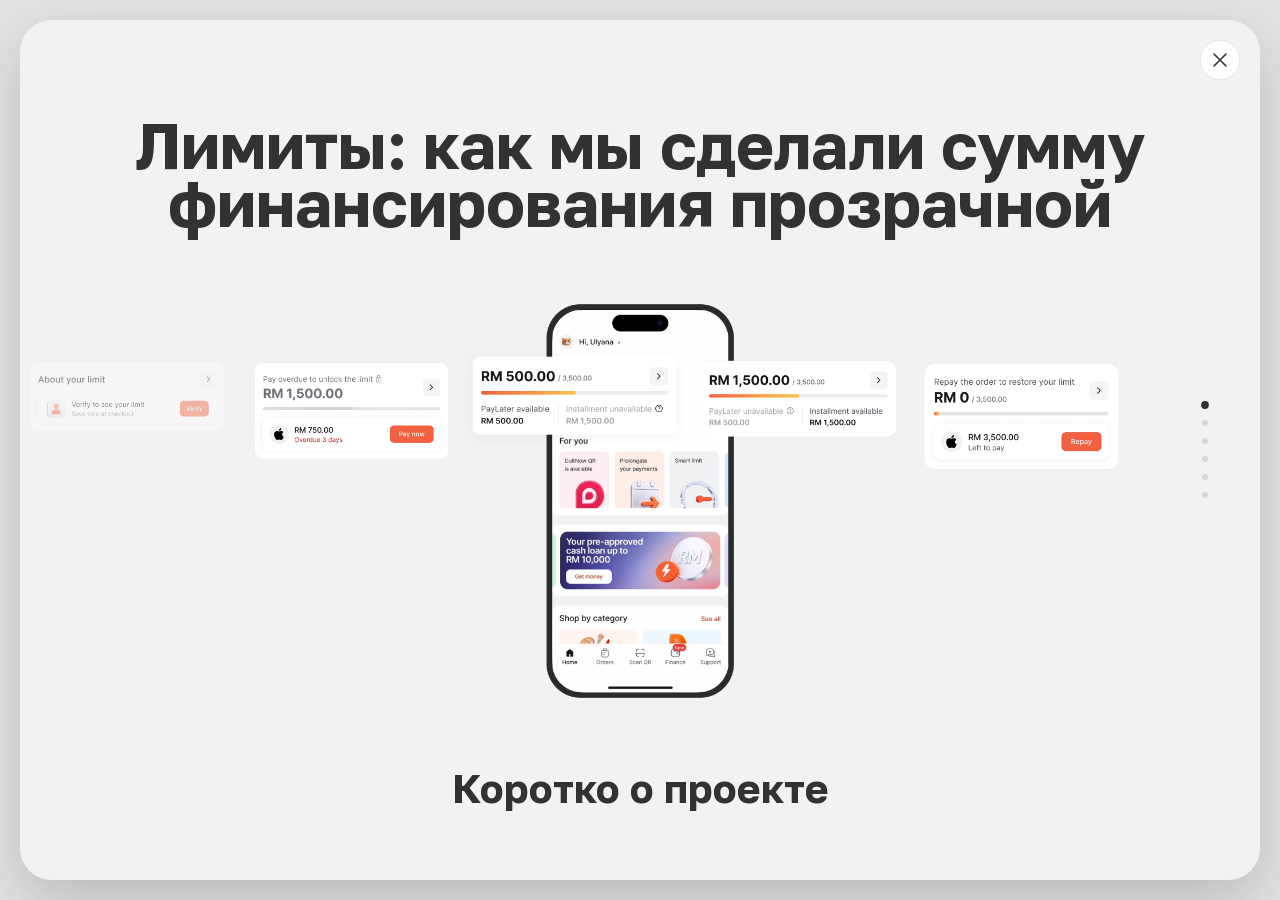
==== commit cd16bc50: "Deploy fa9e3f2a6c998cda6560dbfad181fac6c6c40ece gribenchenko/portfolio@fa9e3f2a6c998cda6560dbfad181f" ====
--- a/cases/ahapay/limits/index.html
+++ b/cases/ahapay/limits/index.html
@@ -1,4 +1,4 @@
-<!DOCTYPE html><html lang="ru"><head><meta charset="utf-8"><meta name="viewport" content="width=device-width, initial-scale=1"><meta name="description" content="Как мы сделали сумму финансирования прозрачной — кейс лимитов в AhaPay"><title>Лимиты — AhaPay | Ulyana Gribenchenko</title><meta name="astro-view-transitions-enabled" content="true"><meta name="astro-view-transitions-fallback" content="animate"><script type="module" src="/_astro/ClientRouter.astro_astro_type_script_index_0_lang.BPtF_hcX.js"></script><link rel="stylesheet" href="/_astro/_astro_assets.DlFtGVP5.css"><link rel="stylesheet" href="/_astro/case.B3h4UESG.css"><style>#context[data-astro-cid-bcc5n24s].section{padding-top:11px}@media (width>=900px){#context[data-astro-cid-bcc5n24s].section{padding-top:20px}}
+<!DOCTYPE html><html lang="ru"><head><meta charset="utf-8"><meta name="viewport" content="width=device-width, initial-scale=1"><meta name="description" content="Как мы сделали сумму финансирования прозрачной — кейс лимитов в AhaPay"><title>Лимиты — AhaPay | Ulyana Gribenchenko</title><meta name="astro-view-transitions-enabled" content="true"><meta name="astro-view-transitions-fallback" content="animate"><script type="module" src="/_astro/ClientRouter.astro_astro_type_script_index_0_lang.BPtF_hcX.js"></script><link rel="stylesheet" href="/_astro/_astro_assets.DlFtGVP5.css"><link rel="stylesheet" href="/_astro/case.B_e9bPyj.css"><style>#context[data-astro-cid-bcc5n24s].section{padding-top:11px}@media (width>=900px){#context[data-astro-cid-bcc5n24s].section{padding-top:20px}}
 </style><script type="module" src="/_astro/page.Do0t9NWT.js"></script><style>[data-astro-transition-scope="astro-6rfnnncv-1"] { view-transition-name: case-limits; }@layer astro { ::view-transition-old(case-limits) { 
 	animation-duration: 180ms;
 	animation-timing-function: cubic-bezier(0.76, 0, 0.24, 1);
@@ -35,9 +35,11 @@
 	animation-duration: 180ms;
 	animation-timing-function: cubic-bezier(0.76, 0, 0.24, 1);
 	animation-fill-mode: both;
-	animation-name: astroFadeIn; }</style></head><body><a href="/" class="case-shell__close" aria-label="Закрыть кейс" title="Закрыть"><svg width="16" height="16" viewBox="0 0 16 16" fill="none" aria-hidden="true"><path d="M2 2L14 14M14 2L2 14" stroke="currentColor" stroke-width="1.6" stroke-linecap="round"></path></svg></a><nav class="case-toc" aria-label="Разделы кейса"><div class="case-toc__dots"><a href="#top" class="case-toc__dot" data-section="top" aria-label="Обзор"></a><a href="#context" class="case-toc__dot" data-section="context" aria-label="Проблемы и решения"></a><a href="#widget-logic" class="case-toc__dot" data-section="widget-logic" aria-label="Логика виджетов"></a><a href="#blocked-flow" class="case-toc__dot" data-section="blocked-flow" aria-label="Частичная блокировка"></a><a href="#interview" class="case-toc__dot" data-section="interview" aria-label="Интервью"></a><a href="#results-metrics" class="case-toc__dot" data-section="results-metrics" aria-label="Результаты"></a></div><div class="case-toc__popover-zone"><div class="case-toc__popover"><ul><li><a href="#top" data-section="top">Обзор</a></li><li><a href="#context" data-section="context">Проблемы и решения</a></li><li><a href="#widget-logic" data-section="widget-logic">Логика виджетов</a></li><li><a href="#blocked-flow" data-section="blocked-flow">Частичная блокировка</a></li><li><a href="#interview" data-section="interview">Интервью</a></li><li><a href="#results-metrics" data-section="results-metrics">Результаты</a></li></ul></div></div></nav><div data-astro-transition-scope="astro-6rfnnncv-1" class="case-shell"><div class="case-shell__content"><main data-astro-cid-bcc5n24s><!-- HERO --><section id="top" class="section hero" data-astro-cid-bcc5n24s><div class="container" data-astro-cid-bcc5n24s><div class="hero__titleblock" data-astro-cid-bcc5n24s><h1 class="hero__title" data-astro-cid-bcc5n24s>Лимиты: как&nbsp;мы сделали сумму финансирования прозрачной</h1></div><!-- desktop only (hidden <900px, see .hero-main-desktop in case.css); full 3840px
-             source at quality 100 — the small UI text in the widgets went soft at the
-             default webp compression --><div class="entry-diagram-scroll reveal hero-main-desktop" data-astro-cid-bcc5n24s><img src="/_astro/hero-main.CRditQT4_Z1UQNxk.webp" alt="Главная AhaPay с виджетом лимита и его состояния: требуется верификация, просрочка блокирует лимит, частично доступен, лимит исчерпан" data-astro-cid-bcc5n24s="true" loading="lazy" decoding="async" width="3840" height="1392"></div><!-- «Коротко о проекте»: heading + cards in their own column so the heading sits
+	animation-name: astroFadeIn; }</style></head><body><a href="/" class="case-shell__close" aria-label="Закрыть кейс" title="Закрыть"><svg width="16" height="16" viewBox="0 0 16 16" fill="none" aria-hidden="true"><path d="M2 2L14 14M14 2L2 14" stroke="currentColor" stroke-width="1.6" stroke-linecap="round"></path></svg></a><nav class="case-toc" aria-label="Разделы кейса"><div class="case-toc__dots"><a href="#top" class="case-toc__dot" data-section="top" aria-label="Обзор"></a><a href="#context" class="case-toc__dot" data-section="context" aria-label="Проблемы и решения"></a><a href="#widget-logic" class="case-toc__dot" data-section="widget-logic" aria-label="Логика виджетов"></a><a href="#blocked-flow" class="case-toc__dot" data-section="blocked-flow" aria-label="Частичная блокировка"></a><a href="#interview" class="case-toc__dot" data-section="interview" aria-label="Интервью"></a><a href="#results-metrics" class="case-toc__dot" data-section="results-metrics" aria-label="Результаты"></a></div><div class="case-toc__popover-zone"><div class="case-toc__popover"><ul><li><a href="#top" data-section="top">Обзор</a></li><li><a href="#context" data-section="context">Проблемы и решения</a></li><li><a href="#widget-logic" data-section="widget-logic">Логика виджетов</a></li><li><a href="#blocked-flow" data-section="blocked-flow">Частичная блокировка</a></li><li><a href="#interview" data-section="interview">Интервью</a></li><li><a href="#results-metrics" data-section="results-metrics">Результаты</a></li></ul></div></div></nav><div data-astro-transition-scope="astro-6rfnnncv-1" class="case-shell"><div class="case-shell__content"><main data-astro-cid-bcc5n24s><!-- HERO --><section id="top" class="section hero" data-astro-cid-bcc5n24s><div class="container" data-astro-cid-bcc5n24s><div class="hero__titleblock" data-astro-cid-bcc5n24s><h1 class="hero__title" data-astro-cid-bcc5n24s>Лимиты: как&nbsp;мы сделали сумму финансирования прозрачной</h1></div><!-- desktop only (hidden <900px, see .hero-main-desktop in case.css). Animated
+             "magnetic belt" (script below). Pieces are served at their full native width
+             (≈3.5x the 1100px layout) at quality 100 — the small UI text goes soft at lower
+             settings, and the six pieces together still weigh less than the old single
+             3840px hero image (~178KB vs ~183KB webp). --><div class="entry-diagram-scroll reveal hero-main-desktop" data-astro-cid-bcc5n24s><div class="hero-belt" id="hero-belt" role="img" aria-label="Главная AhaPay с виджетом лимита и его состояния: требуется верификация, просрочка блокирует лимит, частично доступен, доступен только Installment, лимит исчерпан" data-astro-cid-bcc5n24s><img src="/_astro/phone.Bf0-NLBj_1iCSku.webp" alt style="left:40.4427cqw; top:0.1302cqw; width:19.1146cqw;" loading="eager" data-astro-cid-bcc5n24s="true" decoding="async" width="734" height="1382" class="hero-belt__phone"><img src="/_astro/c1.2TnRMLn2_2j3Slc.webp" alt data-home="0" style="left:0.0000cqw; top:4.6094cqw; width:18.8281cqw;" loading="eager" data-astro-cid-bcc5n24s="true" decoding="async" width="723" height="267" class="hero-belt__card"><img src="/_astro/c2.7WcpvngC_8h0VS.webp" alt data-home="775" style="left:20.1823cqw; top:4.6094cqw; width:18.9323cqw;" loading="eager" data-astro-cid-bcc5n24s="true" decoding="async" width="727" height="362" class="hero-belt__card"><img src="/_astro/c0.CdUWhcY2_1uDh0f.webp" alt data-home="1561" style="left:40.6510cqw; top:4.8177cqw; width:18.6979cqw;" loading="eager" data-astro-cid-bcc5n24s="true" decoding="async" width="718" height="275" class="hero-belt__card"><img src="/_astro/c3.O7JPBDj-_Z1AiUVb.webp" alt data-home="2338" style="left:60.8854cqw; top:4.6094cqw; width:18.9323cqw;" loading="eager" data-astro-cid-bcc5n24s="true" decoding="async" width="727" height="288" class="hero-belt__card"><img src="/_astro/c4.Bk0m0FgV_Z20yW5t.webp" alt data-home="3117" style="left:81.1719cqw; top:4.6094cqw; width:18.8281cqw;" loading="eager" data-astro-cid-bcc5n24s="true" decoding="async" width="723" height="401" class="hero-belt__card"></div></div><!-- «Коротко о проекте»: heading + cards in their own column so the heading sits
              at the usual section-title → content gap, not the hero's bigger one --><div style="display:flex; flex-direction:column; align-items:center; gap: var(--space-4); width: 100%;" data-astro-cid-bcc5n24s><h2 class="section-title" data-astro-cid-bcc5n24s>Коротко о&nbsp;проекте</h2><div class="grid-2 reveal" style="width: 100%;" data-astro-cid-bcc5n24s><div class="card bullet" data-astro-cid-bcc5n24s><p class="card-title" data-astro-cid-bcc5n24s>Задача</p><p class="card-text" data-astro-cid-bcc5n24s>Сделать логику лимита понятной: показать доступную сумму до&nbsp;покупки, объяснить ограничения и&nbsp;помочь пользователю продолжить оформление или&nbsp;восстановить доступ</p></div><div class="card bullet" data-astro-cid-bcc5n24s><p class="card-title" data-astro-cid-bcc5n24s>Ограничения</p><p class="card-text" data-astro-cid-bcc5n24s>Сложная логика риск-команды: доступность PayLater и&nbsp;Installment могла различаться. Нужно было учесть более 10&nbsp;состояний лимита, включая частичную блокировку</p></div><div class="card bullet" data-astro-cid-bcc5n24s><p class="card-title" data-astro-cid-bcc5n24s>Зона ответственности</p><p class="card-text" data-astro-cid-bcc5n24s>Анализ пользовательских проблем и&nbsp;ограничений продукта, формулирование и&nbsp;проверка гипотез через прототипы и&nbsp;интервью, проработка логики отображения лимита и&nbsp;сценариев восстановления доступа, дизайн, передача в&nbsp;разработку и&nbsp;дизайн-ревью</p></div><div class="card bullet" data-astro-cid-bcc5n24s><p class="card-title" data-astro-cid-bcc5n24s>Результат</p><p class="card-text" data-astro-cid-bcc5n24s>После релиза drop-off на&nbsp;экранах оформления с&nbsp;лимитом снизился с&nbsp;34% до&nbsp;27% (−7&nbsp;п.п.). Из&nbsp;заблокированного лимита 22% пользователей перешли к&nbsp;оплате просрочки</p></div></div></div></div></section><!-- CONTEXT --><section id="context" class="section" data-astro-cid-bcc5n24s><div class="container" data-astro-cid-bcc5n24s><h2 class="section-title" data-astro-cid-bcc5n24s>Проблемы и&nbsp;решения</h2><div class="grid-2 reveal" data-astro-cid-bcc5n24s><div class="card bullet span-rows-3" data-astro-cid-bcc5n24s><p class="hyp-label hyp-label--muted" data-astro-cid-bcc5n24s>проблема</p><p class="card-title" data-astro-cid-bcc5n24s>Логика лимита была невидима для&nbsp;пользователя</p><p class="card-text" data-astro-cid-bcc5n24s>Лимит работал как&nbsp;внутренняя продуктовая логика: пользователь мог столкнуться с&nbsp;ограничением уже в&nbsp;процессе оформления покупки и&nbsp;не&nbsp;понимать, что делать дальше. Это&nbsp;снижало прохождение сценария, увеличивало обращения в&nbsp;поддержку и&nbsp;ухудшало ощущение прозрачности продукта</p></div><div class="card bullet" data-astro-cid-bcc5n24s><p class="hyp-label" data-astro-cid-bcc5n24s>решение</p><p class="card-title" data-astro-cid-bcc5n24s>Показали лимит на&nbsp;главной</p><p class="card-text" data-astro-cid-bcc5n24s>Пользователь видит доступную сумму заранее и&nbsp;понимает, сколько может потратить ещё до&nbsp;начала покупки</p></div><div class="card bullet" data-astro-cid-bcc5n24s><p class="hyp-label" data-astro-cid-bcc5n24s>решение</p><p class="card-title" data-astro-cid-bcc5n24s>Добавили лимит в&nbsp;оформление покупки</p><p class="card-text" data-astro-cid-bcc5n24s>Перед подтверждением заказа показываем, сколько лимита будет использовано и&nbsp;доступен ли&nbsp;выбранный способ оплаты</p></div><div class="card bullet" data-astro-cid-bcc5n24s><p class="hyp-label" data-astro-cid-bcc5n24s>решение</p><p class="card-title" data-astro-cid-bcc5n24s>Объяснили состояния и&nbsp;ограничения</p><p class="card-text" data-astro-cid-bcc5n24s>Если лимит или&nbsp;способ оплаты недоступен, экран показывает причину ограничения и&nbsp;следующий шаг, а&nbsp;не&nbsp;просто блокирует пользователя</p></div></div></div></section><!-- BEFORE / AFTER (temporarily hidden — keep markup for later, see chat with Ulyana 2026-09-25)
     <section id="compare" class="section">
       <div class="container">
@@ -71,4 +73,4 @@
              video, same technique as .hero-phone — see AGENTS.md mask recipe). Nothing
              autoplays — every clip sits on its poster frame behind the "hover to watch"
              hint until the visitor deliberately hovers (or taps) it (see the script below,
-             shared logic with #flow-compare-grid in order-preview.astro). --><div class="grid-3 reveal" style="margin-top: 10px;" id="scenario-grid" data-astro-cid-bcc5n24s><div style="display:flex; flex-direction:column; align-items:center; gap: var(--space-3);" data-astro-cid-bcc5n24s><div class="scenario-phone" data-astro-cid-bcc5n24s><video muted loop playsinline preload="metadata" poster="/case-assets/video/limits-scenario-1-poster.jpg" data-astro-cid-bcc5n24s><source src="/case-assets/video/limits-scenario-1.mp4" type="video/mp4" data-astro-cid-bcc5n24s></video><div class="phone-hint" aria-hidden="true" data-astro-cid-bcc5n24s><span class="phone-hint__circle" data-astro-cid-bcc5n24s><svg viewBox="0 0 24 24" fill="#fff" data-astro-cid-bcc5n24s><path d="M8 5v14l11-7z" data-astro-cid-bcc5n24s></path></svg></span><span class="phone-hint__text" data-astro-cid-bcc5n24s>Наведи<br data-astro-cid-bcc5n24s>для просмотра</span></div><div class="phone-loader" aria-hidden="true" data-astro-cid-bcc5n24s><span class="phone-loader__spinner" data-astro-cid-bcc5n24s></span><span class="phone-loader__text" data-astro-cid-bcc5n24s>Видео скоро начнётся</span></div></div><div style="text-align:center;" data-astro-cid-bcc5n24s><p class="card-title" data-astro-cid-bcc5n24s>Восстановление лимита</p><p class="card-text" style="margin-top:10px;" data-astro-cid-bcc5n24s>Показываем причину блокировки и&nbsp;ведём пользователя к&nbsp;оплате просрочки</p></div></div><div style="display:flex; flex-direction:column; align-items:center; gap: var(--space-3);" data-astro-cid-bcc5n24s><div class="scenario-phone" data-astro-cid-bcc5n24s><video muted loop playsinline preload="metadata" poster="/case-assets/video/limits-scenario-2-poster.jpg" data-astro-cid-bcc5n24s><source src="/case-assets/video/limits-scenario-2.mp4" type="video/mp4" data-astro-cid-bcc5n24s></video><div class="phone-hint" aria-hidden="true" data-astro-cid-bcc5n24s><span class="phone-hint__circle" data-astro-cid-bcc5n24s><svg viewBox="0 0 24 24" fill="#fff" data-astro-cid-bcc5n24s><path d="M8 5v14l11-7z" data-astro-cid-bcc5n24s></path></svg></span><span class="phone-hint__text" data-astro-cid-bcc5n24s>Наведи<br data-astro-cid-bcc5n24s>для просмотра</span></div><div class="phone-loader" aria-hidden="true" data-astro-cid-bcc5n24s><span class="phone-loader__spinner" data-astro-cid-bcc5n24s></span><span class="phone-loader__text" data-astro-cid-bcc5n24s>Видео скоро начнётся</span></div></div><div style="text-align:center;" data-astro-cid-bcc5n24s><p class="card-title" data-astro-cid-bcc5n24s>Заказ не&nbsp;подходит для&nbsp;PayLater</p><p class="card-text" style="margin-top:10px;" data-astro-cid-bcc5n24s>Если заказ нельзя оформить через&nbsp;PayLater, а&nbsp;Installment заблокирован, после&nbsp;скана QR ведём пользователя к&nbsp;оплате просрочки и&nbsp;даём продолжить заказ</p></div></div><div style="display:flex; flex-direction:column; align-items:center; gap: var(--space-3);" data-astro-cid-bcc5n24s><div class="scenario-phone" data-astro-cid-bcc5n24s><video muted loop playsinline preload="metadata" poster="/case-assets/video/limits-scenario-3-poster.jpg" data-astro-cid-bcc5n24s><source src="/case-assets/video/limits-scenario-3.mp4" type="video/mp4" data-astro-cid-bcc5n24s></video><div class="phone-hint" aria-hidden="true" data-astro-cid-bcc5n24s><span class="phone-hint__circle" data-astro-cid-bcc5n24s><svg viewBox="0 0 24 24" fill="#fff" data-astro-cid-bcc5n24s><path d="M8 5v14l11-7z" data-astro-cid-bcc5n24s></path></svg></span><span class="phone-hint__text" data-astro-cid-bcc5n24s>Наведи<br data-astro-cid-bcc5n24s>для просмотра</span></div><div class="phone-loader" aria-hidden="true" data-astro-cid-bcc5n24s><span class="phone-loader__spinner" data-astro-cid-bcc5n24s></span><span class="phone-loader__text" data-astro-cid-bcc5n24s>Видео скоро начнётся</span></div></div><div style="text-align:center;" data-astro-cid-bcc5n24s><p class="card-title" data-astro-cid-bcc5n24s>Заказ можно оплатить через&nbsp;PayLater</p><p class="card-text" style="margin-top:10px;" data-astro-cid-bcc5n24s>Если заказ подходит под&nbsp;условия PayLater, даём продолжить оплату доступным способом, но&nbsp;показываем, что&nbsp;Installment временно недоступен</p></div></div></div></div></section><script type="module">document.addEventListener(`astro:page-load`,()=>{let e=document.querySelector(`#scenario-grid`);if(!e)return;let t=Array.from(e.querySelectorAll(`.scenario-phone`));t.length&&t.forEach(e=>{let t=e.querySelector(`video`),n=e.querySelector(`.phone-loader`),r=e.querySelector(`.phone-hint`);if(!t)return;let i=()=>r?.classList.remove(`is-hidden`),a=()=>r?.classList.add(`is-hidden`),o=()=>n?.classList.remove(`is-visible`),s=()=>{a(),n?.classList.add(`is-visible`),t.play().catch(()=>{})},c=()=>{t.pause(),t.currentTime=0,o(),i()};t.addEventListener(`playing`,o);let l=null;e.addEventListener(`mouseenter`,()=>{l=window.setTimeout(()=>{l=null,s()},250)}),e.addEventListener(`mouseleave`,()=>{if(l){clearTimeout(l),l=null;return}c()}),e.addEventListener(`click`,()=>{t.paused?s():c()})})});</script><!-- INTERVIEWS --><section id="interview" class="section" data-astro-cid-bcc5n24s><div class="container" data-astro-cid-bcc5n24s><h2 class="section-title" data-astro-cid-bcc5n24s>Что показали интервью пользователей</h2><p class="card-text" style="max-width: 700px; text-align: center; color: #323232; margin-top: -12px;" data-astro-cid-bcc5n24s>Вместе с&nbsp;ресёрчером мы провели серию интервью с&nbsp;пользователями AhaPay, чтобы понять, как&nbsp;они воспринимают лимит, PayLater / Installment и&nbsp;состояния блокировки</p><div class="entry-diagram-scroll reveal" style="max-width: 770px;" data-astro-cid-bcc5n24s><img src="/_astro/interview-confluence.Bprhleqj_Z1EAhLs.webp" alt="Саммари интервью по&amp;nbsp;респондентам в&amp;nbsp;Confluence" style="border-radius: 24px;" data-astro-cid-bcc5n24s="true" loading="lazy" decoding="async" width="2880" height="1584"></div><div class="grid-2 reveal" style="margin-top: 48px;" data-astro-cid-bcc5n24s><div class="card card--white bullet" data-astro-cid-bcc5n24s><p class="card-title" data-astro-cid-bcc5n24s>Лимит нужен до&nbsp;покупки</p><p class="card-text" data-astro-cid-bcc5n24s>Пользователи хотят заранее понимать, сколько им&nbsp;доступно и&nbsp;могут ли&nbsp;они совершить покупку</p></div><div class="card card--white bullet" data-astro-cid-bcc5n24s><p class="card-title" data-astro-cid-bcc5n24s>PayLater и&nbsp;Installment нужно связать</p><p class="card-text" data-astro-cid-bcc5n24s>Без&nbsp;явной связи два способа оплаты могут восприниматься как&nbsp;отдельные лимиты</p></div><div class="card card--white bullet" data-astro-cid-bcc5n24s><p class="card-title" data-astro-cid-bcc5n24s>Блокировка должна вести к&nbsp;действию</p><p class="card-text" data-astro-cid-bcc5n24s>Состояние блокировки работает лучше, когда есть причина ограничения и&nbsp;понятный следующий шаг</p></div><div class="card card--white bullet" data-astro-cid-bcc5n24s><p class="card-title" data-astro-cid-bcc5n24s>Главный вывод</p><p class="card-text" data-astro-cid-bcc5n24s>Лимит должен работать как&nbsp;система состояний: на&nbsp;главной показывать общий финансовый статус, при&nbsp;оформлении покупки&nbsp;– влияние заказа на&nbsp;доступную сумму, а&nbsp;при&nbsp;блокировке&nbsp;– причину ограничения и&nbsp;следующий шаг</p></div></div></div></section><!-- RESULTS (METRICS) --><section id="results-metrics" class="section" data-astro-cid-bcc5n24s><div class="container" data-astro-cid-bcc5n24s><h2 class="section-title" data-astro-cid-bcc5n24s>Результаты</h2><p class="card-text" style="max-width: 700px; text-align: center; color: #323232; margin-top: -12px;" data-astro-cid-bcc5n24s>После релиза мы сравнили общие метрики оформления покупки и&nbsp;данные поддержки за&nbsp;сопоставимые периоды до&nbsp;и&nbsp;после запуска</p><div class="grid-3 reveal" style="margin-top: 10px;" data-astro-cid-bcc5n24s><div class="card card--white bullet" data-astro-cid-bcc5n24s><p class="stat-tag" data-astro-cid-bcc5n24s>−7&nbsp;п.п.</p><div class="stat-value" data-astro-cid-bcc5n24s><span data-astro-cid-bcc5n24s>34%</span><img src="/case-assets/uplift-arrow.svg" alt="→" data-astro-cid-bcc5n24s><span data-astro-cid-bcc5n24s>27%</span></div><p class="stat-label" data-astro-cid-bcc5n24s>Drop-off на&nbsp;экранах оформления с&nbsp;лимитом</p></div><div class="card card--white bullet" data-astro-cid-bcc5n24s><p class="stat-tag stat-tag--muted" data-astro-cid-bcc5n24s>новая точка входа</p><div class="stat-value" data-astro-cid-bcc5n24s><span data-astro-cid-bcc5n24s>22%</span></div><p class="stat-label" data-astro-cid-bcc5n24s>Перешли к&nbsp;оплате просрочки из&nbsp;заблокированного лимита</p></div><div class="card card--white bullet" data-astro-cid-bcc5n24s><p class="stat-tag stat-tag--muted" data-astro-cid-bcc5n24s>новая точка входа</p><div class="stat-value" data-astro-cid-bcc5n24s><span data-astro-cid-bcc5n24s>14%</span></div><p class="stat-label" data-astro-cid-bcc5n24s>Начали верификацию из&nbsp;виджета лимита до&nbsp;покупки</p></div></div><div class="card card--white bullet" style="margin-top: -12px;" data-astro-cid-bcc5n24s><p class="card-title" data-astro-cid-bcc5n24s>Снизилось количество вопросов в&nbsp;поддержку по&nbsp;теме лимита</p><p class="card-text" style="margin-top: 12px;" data-astro-cid-bcc5n24s>После запуска пользователи реже обращались с&nbsp;вопросами про&nbsp;доступную сумму, причины блокировки и&nbsp;недоступные способы оплаты</p></div></div></section></main></div></div><script type="module">var e=null;document.addEventListener(`astro:page-load`,()=>{e?.();let t=[],n=document.querySelector(`.case-shell__close`);if(n){let e=!1,r=t=>{if(e){t.preventDefault();return}e=!0,document.body.classList.add(`is-closing`);let n=window.history.state;n&&typeof n.index==`number`&&n.index>0&&(t.preventDefault(),history.back())};n.addEventListener(`click`,r),t.push(()=>n.removeEventListener(`click`,r));let i=t=>{t.key===`Escape`&&!e&&n.click()};document.addEventListener(`keydown`,i),t.push(()=>document.removeEventListener(`keydown`,i));let a=t=>{if(e)return;let r=t.target;r.closest(`.case-shell`)||r.closest(`.case-toc`)||r.closest(`.case-shell__close`)||n.click()};document.addEventListener(`click`,a),t.push(()=>document.removeEventListener(`click`,a))}let r=document.querySelector(`.case-toc`),i=document.querySelector(`.case-shell`);if(r&&i){let e=Array.from(r.querySelectorAll(`.case-toc__dot`)),n=Array.from(r.querySelectorAll(`.case-toc__popover a`)),a=e.map(e=>document.getElementById(e.dataset.section??``)).filter(e=>e!==null);if(a.length){let r=t=>{for(let n of e)n.classList.toggle(`is-active`,n.dataset.section===t);for(let e of n)e.classList.toggle(`is-active`,e.dataset.section===t)},o=()=>{let e=a[0];for(let t of a)t.getBoundingClientRect().top<=160&&(e=t);r(e.id)};i.addEventListener(`scroll`,o,{passive:!0}),o();let s=[...e,...n],c=e=>{let t=e.currentTarget;r(t.dataset.section??``)};for(let e of s)e.addEventListener(`click`,c);t.push(()=>{i.removeEventListener(`scroll`,o);for(let e of s)e.removeEventListener(`click`,c)})}}e=()=>t.forEach(e=>e())});</script><script type="module">document.addEventListener(`astro:page-load`,()=>{let e=new IntersectionObserver(t=>{for(let n of t)n.isIntersecting&&(n.target.classList.add(`is-visible`),e.unobserve(n.target))},{threshold:.15});document.querySelectorAll(`.reveal:not(.is-visible)`).forEach(t=>e.observe(t)),document.querySelectorAll(`video[autoplay]`).forEach(e=>{e.readyState===0&&e.load(),e.play().catch(()=>{})})});</script></body></html>+             shared logic with #flow-compare-grid in order-preview.astro). --><div class="grid-3 reveal" style="margin-top: 10px;" id="scenario-grid" data-astro-cid-bcc5n24s><div style="display:flex; flex-direction:column; align-items:center; gap: var(--space-3);" data-astro-cid-bcc5n24s><div class="scenario-phone" data-astro-cid-bcc5n24s><video muted loop playsinline preload="metadata" poster="/case-assets/video/limits-scenario-1-poster.jpg" data-astro-cid-bcc5n24s><source src="/case-assets/video/limits-scenario-1.mp4" type="video/mp4" data-astro-cid-bcc5n24s></video><div class="phone-hint" aria-hidden="true" data-astro-cid-bcc5n24s><span class="phone-hint__circle" data-astro-cid-bcc5n24s><svg viewBox="0 0 24 24" fill="#fff" data-astro-cid-bcc5n24s><path d="M8 5v14l11-7z" data-astro-cid-bcc5n24s></path></svg></span><span class="phone-hint__text" data-astro-cid-bcc5n24s>Наведи<br data-astro-cid-bcc5n24s>для просмотра</span></div><div class="phone-loader" aria-hidden="true" data-astro-cid-bcc5n24s><span class="phone-loader__spinner" data-astro-cid-bcc5n24s></span><span class="phone-loader__text" data-astro-cid-bcc5n24s>Видео скоро начнётся</span></div></div><div style="text-align:center;" data-astro-cid-bcc5n24s><p class="card-title" data-astro-cid-bcc5n24s>Восстановление лимита</p><p class="card-text" style="margin-top:10px;" data-astro-cid-bcc5n24s>Показываем причину блокировки и&nbsp;ведём пользователя к&nbsp;оплате просрочки</p></div></div><div style="display:flex; flex-direction:column; align-items:center; gap: var(--space-3);" data-astro-cid-bcc5n24s><div class="scenario-phone" data-astro-cid-bcc5n24s><video muted loop playsinline preload="metadata" poster="/case-assets/video/limits-scenario-2-poster.jpg" data-astro-cid-bcc5n24s><source src="/case-assets/video/limits-scenario-2.mp4" type="video/mp4" data-astro-cid-bcc5n24s></video><div class="phone-hint" aria-hidden="true" data-astro-cid-bcc5n24s><span class="phone-hint__circle" data-astro-cid-bcc5n24s><svg viewBox="0 0 24 24" fill="#fff" data-astro-cid-bcc5n24s><path d="M8 5v14l11-7z" data-astro-cid-bcc5n24s></path></svg></span><span class="phone-hint__text" data-astro-cid-bcc5n24s>Наведи<br data-astro-cid-bcc5n24s>для просмотра</span></div><div class="phone-loader" aria-hidden="true" data-astro-cid-bcc5n24s><span class="phone-loader__spinner" data-astro-cid-bcc5n24s></span><span class="phone-loader__text" data-astro-cid-bcc5n24s>Видео скоро начнётся</span></div></div><div style="text-align:center;" data-astro-cid-bcc5n24s><p class="card-title" data-astro-cid-bcc5n24s>Заказ не&nbsp;подходит для&nbsp;PayLater</p><p class="card-text" style="margin-top:10px;" data-astro-cid-bcc5n24s>Если заказ нельзя оформить через&nbsp;PayLater, а&nbsp;Installment заблокирован, после&nbsp;скана QR ведём пользователя к&nbsp;оплате просрочки и&nbsp;даём продолжить заказ</p></div></div><div style="display:flex; flex-direction:column; align-items:center; gap: var(--space-3);" data-astro-cid-bcc5n24s><div class="scenario-phone" data-astro-cid-bcc5n24s><video muted loop playsinline preload="metadata" poster="/case-assets/video/limits-scenario-3-poster.jpg" data-astro-cid-bcc5n24s><source src="/case-assets/video/limits-scenario-3.mp4" type="video/mp4" data-astro-cid-bcc5n24s></video><div class="phone-hint" aria-hidden="true" data-astro-cid-bcc5n24s><span class="phone-hint__circle" data-astro-cid-bcc5n24s><svg viewBox="0 0 24 24" fill="#fff" data-astro-cid-bcc5n24s><path d="M8 5v14l11-7z" data-astro-cid-bcc5n24s></path></svg></span><span class="phone-hint__text" data-astro-cid-bcc5n24s>Наведи<br data-astro-cid-bcc5n24s>для просмотра</span></div><div class="phone-loader" aria-hidden="true" data-astro-cid-bcc5n24s><span class="phone-loader__spinner" data-astro-cid-bcc5n24s></span><span class="phone-loader__text" data-astro-cid-bcc5n24s>Видео скоро начнётся</span></div></div><div style="text-align:center;" data-astro-cid-bcc5n24s><p class="card-title" data-astro-cid-bcc5n24s>Заказ можно оплатить через&nbsp;PayLater</p><p class="card-text" style="margin-top:10px;" data-astro-cid-bcc5n24s>Если заказ подходит под&nbsp;условия PayLater, даём продолжить оплату доступным способом, но&nbsp;показываем, что&nbsp;Installment временно недоступен</p></div></div></div></div></section><script type="module">document.addEventListener(`astro:page-load`,()=>{let e=document.getElementById(`hero-belt`);if(!e||matchMedia(`(prefers-reduced-motion: reduce)`).matches)return;let t=[...e.querySelectorAll(`.hero-belt__card`)],n=t.map(e=>Number(e.dataset.home)),r=t.map((e,t)=>t===2?3:0),i=e=>((e+2.5)%5+5)%5-2.5,a=e=>e-.9*Math.sin(2*Math.PI*e)/(2*Math.PI),o=(e,t,n)=>{let r=Math.min(1,Math.max(0,(n-e)/(t-e)));return r*r*(3-2*r)},s=0,c=null,l=!1;new IntersectionObserver(([e])=>l=e.isIntersecting,{threshold:.1}).observe(e);let u=d=>{if(!e.isConnected)return;c!==null&&l&&document.visibilityState===`visible`&&(s+=Math.min(d-c,50)),c=d;let f=s/2800,p=e.clientWidth/3840;t.forEach((e,t)=>{let s=a(i(t-2-f)),c=Math.abs(s),l=1-o(0,1,c),u=1558+s*779+r[t];e.style.setProperty(`--dx`,String((u-n[t])/38.4)),e.style.setProperty(`--dy`,String((1-l)*20/38.4)),e.style.setProperty(`--s`,String(.94+.06*l)),e.style.opacity=String(1-o(2.05,2.5,c)),e.style.zIndex=c<.5?`5`:`3`,e.style.filter=`drop-shadow(0 ${10*l*p}px ${24*l*p}px rgba(0,0,0,${.06*l}))`}),requestAnimationFrame(u)};requestAnimationFrame(u)}),document.addEventListener(`astro:page-load`,()=>{let e=document.querySelector(`#scenario-grid`);if(!e)return;let t=Array.from(e.querySelectorAll(`.scenario-phone`));t.length&&t.forEach(e=>{let t=e.querySelector(`video`),n=e.querySelector(`.phone-loader`),r=e.querySelector(`.phone-hint`);if(!t)return;let i=()=>r?.classList.remove(`is-hidden`),a=()=>r?.classList.add(`is-hidden`),o=()=>n?.classList.remove(`is-visible`),s=()=>{a(),n?.classList.add(`is-visible`),t.play().catch(()=>{})},c=()=>{t.pause(),t.currentTime=0,o(),i()};t.addEventListener(`playing`,o);let l=null;e.addEventListener(`mouseenter`,()=>{l=window.setTimeout(()=>{l=null,s()},250)}),e.addEventListener(`mouseleave`,()=>{if(l){clearTimeout(l),l=null;return}c()}),e.addEventListener(`click`,()=>{t.paused?s():c()})})});</script><!-- INTERVIEWS --><section id="interview" class="section" data-astro-cid-bcc5n24s><div class="container" data-astro-cid-bcc5n24s><h2 class="section-title" data-astro-cid-bcc5n24s>Что показали интервью пользователей</h2><p class="card-text" style="max-width: 700px; text-align: center; color: #323232; margin-top: -12px;" data-astro-cid-bcc5n24s>Вместе с&nbsp;ресёрчером мы провели серию интервью с&nbsp;пользователями AhaPay, чтобы понять, как&nbsp;они воспринимают лимит, PayLater / Installment и&nbsp;состояния блокировки</p><div class="entry-diagram-scroll reveal" style="max-width: 770px;" data-astro-cid-bcc5n24s><img src="/_astro/interview-confluence.Bprhleqj_Z1EAhLs.webp" alt="Саммари интервью по&amp;nbsp;респондентам в&amp;nbsp;Confluence" style="border-radius: 24px;" data-astro-cid-bcc5n24s="true" loading="lazy" decoding="async" width="2880" height="1584"></div><div class="grid-2 reveal" style="margin-top: 48px;" data-astro-cid-bcc5n24s><div class="card card--white bullet" data-astro-cid-bcc5n24s><p class="card-title" data-astro-cid-bcc5n24s>Лимит нужен до&nbsp;покупки</p><p class="card-text" data-astro-cid-bcc5n24s>Пользователи хотят заранее понимать, сколько им&nbsp;доступно и&nbsp;могут ли&nbsp;они совершить покупку</p></div><div class="card card--white bullet" data-astro-cid-bcc5n24s><p class="card-title" data-astro-cid-bcc5n24s>PayLater и&nbsp;Installment нужно связать</p><p class="card-text" data-astro-cid-bcc5n24s>Без&nbsp;явной связи два способа оплаты могут восприниматься как&nbsp;отдельные лимиты</p></div><div class="card card--white bullet" data-astro-cid-bcc5n24s><p class="card-title" data-astro-cid-bcc5n24s>Блокировка должна вести к&nbsp;действию</p><p class="card-text" data-astro-cid-bcc5n24s>Состояние блокировки работает лучше, когда есть причина ограничения и&nbsp;понятный следующий шаг</p></div><div class="card card--white bullet" data-astro-cid-bcc5n24s><p class="card-title" data-astro-cid-bcc5n24s>Главный вывод</p><p class="card-text" data-astro-cid-bcc5n24s>Лимит должен работать как&nbsp;система состояний: на&nbsp;главной показывать общий финансовый статус, при&nbsp;оформлении покупки&nbsp;– влияние заказа на&nbsp;доступную сумму, а&nbsp;при&nbsp;блокировке&nbsp;– причину ограничения и&nbsp;следующий шаг</p></div></div></div></section><!-- RESULTS (METRICS) --><section id="results-metrics" class="section" data-astro-cid-bcc5n24s><div class="container" data-astro-cid-bcc5n24s><h2 class="section-title" data-astro-cid-bcc5n24s>Результаты</h2><p class="card-text" style="max-width: 700px; text-align: center; color: #323232; margin-top: -12px;" data-astro-cid-bcc5n24s>После релиза мы сравнили общие метрики оформления покупки и&nbsp;данные поддержки за&nbsp;сопоставимые периоды до&nbsp;и&nbsp;после запуска</p><div class="grid-3 reveal" style="margin-top: 10px;" data-astro-cid-bcc5n24s><div class="card card--white bullet" data-astro-cid-bcc5n24s><p class="stat-tag" data-astro-cid-bcc5n24s>−7&nbsp;п.п.</p><div class="stat-value" data-astro-cid-bcc5n24s><span data-astro-cid-bcc5n24s>34%</span><img src="/case-assets/uplift-arrow.svg" alt="→" data-astro-cid-bcc5n24s><span data-astro-cid-bcc5n24s>27%</span></div><p class="stat-label" data-astro-cid-bcc5n24s>Drop-off на&nbsp;экранах оформления с&nbsp;лимитом</p></div><div class="card card--white bullet" data-astro-cid-bcc5n24s><p class="stat-tag stat-tag--muted" data-astro-cid-bcc5n24s>новая точка входа</p><div class="stat-value" data-astro-cid-bcc5n24s><span data-astro-cid-bcc5n24s>22%</span></div><p class="stat-label" data-astro-cid-bcc5n24s>Перешли к&nbsp;оплате просрочки из&nbsp;заблокированного лимита</p></div><div class="card card--white bullet" data-astro-cid-bcc5n24s><p class="stat-tag stat-tag--muted" data-astro-cid-bcc5n24s>новая точка входа</p><div class="stat-value" data-astro-cid-bcc5n24s><span data-astro-cid-bcc5n24s>14%</span></div><p class="stat-label" data-astro-cid-bcc5n24s>Начали верификацию из&nbsp;виджета лимита до&nbsp;покупки</p></div></div><div class="card card--white bullet" style="margin-top: -12px;" data-astro-cid-bcc5n24s><p class="card-title" data-astro-cid-bcc5n24s>Снизилось количество вопросов в&nbsp;поддержку по&nbsp;теме лимита</p><p class="card-text" style="margin-top: 12px;" data-astro-cid-bcc5n24s>После запуска пользователи реже обращались с&nbsp;вопросами про&nbsp;доступную сумму, причины блокировки и&nbsp;недоступные способы оплаты</p></div></div></section></main></div></div><script type="module">var e=null;document.addEventListener(`astro:page-load`,()=>{e?.();let t=[],n=document.querySelector(`.case-shell__close`);if(n){let e=!1,r=t=>{if(e){t.preventDefault();return}e=!0,document.body.classList.add(`is-closing`);let n=window.history.state;n&&typeof n.index==`number`&&n.index>0&&(t.preventDefault(),history.back())};n.addEventListener(`click`,r),t.push(()=>n.removeEventListener(`click`,r));let i=t=>{t.key===`Escape`&&!e&&n.click()};document.addEventListener(`keydown`,i),t.push(()=>document.removeEventListener(`keydown`,i));let a=t=>{if(e)return;let r=t.target;r.closest(`.case-shell`)||r.closest(`.case-toc`)||r.closest(`.case-shell__close`)||n.click()};document.addEventListener(`click`,a),t.push(()=>document.removeEventListener(`click`,a))}let r=document.querySelector(`.case-toc`),i=document.querySelector(`.case-shell`);if(r&&i){let e=Array.from(r.querySelectorAll(`.case-toc__dot`)),n=Array.from(r.querySelectorAll(`.case-toc__popover a`)),a=e.map(e=>document.getElementById(e.dataset.section??``)).filter(e=>e!==null);if(a.length){let r=t=>{for(let n of e)n.classList.toggle(`is-active`,n.dataset.section===t);for(let e of n)e.classList.toggle(`is-active`,e.dataset.section===t)},o=()=>{let e=a[0];for(let t of a)t.getBoundingClientRect().top<=160&&(e=t);r(e.id)};i.addEventListener(`scroll`,o,{passive:!0}),o();let s=[...e,...n],c=e=>{let t=e.currentTarget;r(t.dataset.section??``)};for(let e of s)e.addEventListener(`click`,c);t.push(()=>{i.removeEventListener(`scroll`,o);for(let e of s)e.removeEventListener(`click`,c)})}}e=()=>t.forEach(e=>e())});</script><script type="module">document.addEventListener(`astro:page-load`,()=>{let e=new IntersectionObserver(t=>{for(let n of t)n.isIntersecting&&(n.target.classList.add(`is-visible`),e.unobserve(n.target))},{threshold:.15});document.querySelectorAll(`.reveal:not(.is-visible)`).forEach(t=>e.observe(t)),document.querySelectorAll(`video[autoplay]`).forEach(e=>{e.readyState===0&&e.load(),e.play().catch(()=>{})})});</script></body></html>
--- a/_astro/case.B_e9bPyj.css
+++ b/_astro/case.B_e9bPyj.css
@@ -0,0 +1 @@
+.hero-phone{aspect-ratio:734/1466;--hero-mask:url(/case-assets/hero-video-mask.png);width:100%;max-width:280px;-webkit-mask-image:var(--hero-mask);mask-image:var(--hero-mask);background:#000;margin:0 auto;position:relative;overflow:hidden;mask-size:100% 100%;mask-repeat:no-repeat}.hero-phone video{object-fit:cover;width:100%;height:100%;display:block}.scenario-phone{aspect-ratio:732/1466;cursor:pointer;background:#000;width:100%;max-width:220px;margin:0 auto;position:relative;overflow:hidden;mask-image:url(/case-assets/limits-scenario-mask.png);mask-size:100% 100%;mask-repeat:no-repeat}.scenario-phone video{object-fit:cover;width:100%;height:100%;display:block}.flow-phone{aspect-ratio:732/1466;cursor:pointer;background:#000;width:100%;max-width:262px;margin:0 auto;position:relative;overflow:hidden;mask-image:url(/case-assets/order-preview-scenario-mask.png);mask-size:100% 100%;mask-repeat:no-repeat}.flow-phone video{object-fit:cover;width:100%;height:100%;display:block}.phone-loader{opacity:0;pointer-events:none;background:#0000008c;flex-direction:column;justify-content:center;align-items:center;gap:12px;transition:opacity .25s;display:flex;position:absolute;inset:0}.phone-loader.is-visible{opacity:1}.phone-loader__spinner{border:3px solid #ffffff4d;border-top-color:#fff;border-radius:50%;width:26px;height:26px;animation:.8s linear infinite phone-loader-spin}@keyframes phone-loader-spin{to{transform:rotate(360deg)}}.phone-loader__text{text-align:center;color:#fff;max-width:140px;font-size:13px;line-height:1.3}.phone-hint{opacity:1;pointer-events:none;background:#00000080;flex-direction:column;justify-content:center;align-items:center;gap:10px;transition:opacity .25s;display:flex;position:absolute;inset:0}.phone-hint.is-hidden{opacity:0}.phone-hint__circle{background:#ffffff38;border:1.5px solid #fff9;border-radius:50%;justify-content:center;align-items:center;width:44px;height:44px;display:flex}.phone-hint__circle svg{width:15px;height:15px}.phone-hint__text{max-width:140px;font-size:var(--text-small);text-align:center;color:#fff;line-height:1.3}.flow-diagram-scroll{width:100%;overflow-x:auto}.flow-diagram-scroll img{border-radius:32px;width:auto;max-width:none;height:480px;display:block}@media (width<=899px){.flow-diagram-scroll img{height:320px}}.flow-lens{border:1px solid var(--border);background:var(--card-alt);z-index:60;pointer-events:none;border-radius:24px;width:640px;max-width:40vw;height:500px;display:none;position:fixed;top:50%;right:40px;overflow:hidden;transform:translateY(-50%);box-shadow:0 16px 40px #0000002e}.flow-lens.is-active{display:block}.flow-lens__img{border-radius:0;max-width:none;position:absolute;top:0;left:0}@media (width<=899px){.flow-lens{display:none!important}}.entry-diagram-scroll{width:100%;max-width:1100px;margin:0 auto}.hero-belt{aspect-ratio:3840/1392;width:100%;position:relative;container-type:inline-size}.entry-diagram-scroll .hero-belt img{max-width:none;height:auto;position:absolute}.hero-belt__phone{z-index:1}.hero-belt__card{z-index:3;transform:translate(calc(var(--dx,0) * 1cqw), calc(var(--dy,0) * 1cqw)) scale(var(--s,1))}@media (width<=899px){.hero-main-desktop{display:none}}.entry-diagram-scroll img{width:100%;height:auto;display:block}@media (width<=899px){.entry-diagram-scroll{overflow-x:auto}.entry-diagram-scroll img{width:auto;max-width:none;height:340px}}.phone-mock{aspect-ratio:786/1599;width:100%;max-width:220px;margin:0 auto;position:relative}.phone-mock__shot{object-fit:cover;object-position:top;width:90.59%;height:96%;display:block;position:absolute;top:2%;left:4.83%}.phone-mock__frame{pointer-events:none;width:100%;height:100%;position:absolute;inset:0}.shot,.callout-shot{width:100%;max-width:260px;margin:0 auto}.shot img,.callout-shot img{width:100%;height:auto;display:block}.callout-shot{max-width:240px}.mockup-caption{text-align:center;flex-direction:column;align-items:center;gap:6px;display:flex}.mockup-caption__title{font-size:var(--text-h3);line-height:var(--text-h3-lh);color:var(--ink);font-weight:700}.mockup-caption__subtitle{color:var(--ink-soft);font-size:18px;font-weight:500;line-height:18px}.section{padding-block:32px;position:relative}@media (width>=900px){.section{padding-block:60px}.section:first-of-type{padding-top:96px}.section:last-of-type{padding-bottom:96px}}.section>.container{align-items:center;gap:var(--space-4);flex-direction:column;display:flex}.hero .container{gap:24px}.hero__titleblock{flex-direction:column;align-items:center;gap:12px;width:100%;display:flex}@media (width>=900px){.hero .container{gap:70px}.hero__titleblock{gap:20px;position:relative}}.hero__title{font-size:var(--text-h1);line-height:var(--text-h1-lh);text-align:center;text-wrap:balance;font-weight:700}.hero__squiggle{display:none}@media (width>=900px){.hero__squiggle{width:182px;display:block;position:absolute;top:-4px;left:calc(71.5% + 34px)}}.grid-3{grid-template-columns:1fr;gap:20px;width:100%;display:grid}@media (width>=900px){.grid-3{grid-template-columns:repeat(3,1fr)}}.bullet{flex-direction:column;align-items:flex-start;display:flex}.bullet>*+*{margin-top:10px}.bullet>.hyp-label+*,.bullet>.badge+*{margin-top:24px}.compare{align-items:center;gap:var(--space-5);flex-direction:column;width:100%;display:flex;position:relative}@media (width>=900px){.compare{flex-direction:row;justify-content:center;gap:90px}}.compare__col{align-items:center;gap:var(--space-3);flex-direction:column;display:flex}.compare__pair{align-items:center;gap:12px;display:flex}.compare__pair .shot{max-width:228px}.why-ui{gap:var(--space-4);flex-direction:column;width:100%;display:flex}@media (width>=900px){.why-ui{flex-direction:row;align-items:flex-start;gap:48px}.why-ui__text{gap:var(--space-3);flex-direction:column;flex:1;display:flex}.why-ui__diagram{flex:1;justify-content:center;display:flex}}.why-ui__text{gap:var(--space-3);flex-direction:column;display:flex}.annotated{display:none}.simple-list{gap:var(--space-2);flex-direction:column;width:100%;display:flex}.simple-list__item{gap:var(--space-2);font-size:var(--text-body);line-height:var(--text-body-lh);color:var(--ink-soft);align-items:flex-start;display:flex}.simple-list__dot{background:var(--accent);border-radius:50%;flex:none;width:6px;height:6px;margin-top:9px}.callout-list{gap:var(--space-2);flex-direction:column;width:100%;max-width:320px;margin:0 auto;display:flex}.callout-list__item{gap:var(--space-2);font-size:var(--text-small);color:var(--ink-soft);align-items:flex-start;display:flex}.callout-list__dot{background:var(--accent);border-radius:50%;flex:none;width:6px;height:6px;margin-top:7px}.annotated-img{width:100%;max-width:480px;margin:0 auto}@media (width>=900px){.callout-list{display:none}}@media (width<=899px){.annotated-img{display:none}}.interview-photo{width:100%;max-width:380px;margin:0 auto}.grid-2{grid-template-columns:1fr;gap:20px;width:100%;display:grid}@media (width>=900px){.grid-2{grid-template-columns:1fr 1fr}#flow-compare-grid{justify-content:center;gap:114px;display:flex}#flow-compare-grid>div{width:262px}.span-rows-3{grid-row:span 3;align-self:start;position:sticky;top:32px}}.hyp-label{font-size:var(--text-body);color:#fb68be}.hyp-label--muted{color:var(--ink-soft)}.badge{color:#fb68be;font-size:var(--text-body);align-items:center;gap:8px;width:fit-content;display:inline-flex}.results-grid{grid-template-columns:1fr;gap:20px;width:100%;display:grid}@media (width>=900px){.results-grid{grid-template-columns:1fr 1fr}}.stat-pair{grid-template-columns:1fr;gap:20px;display:grid}@media (width>=500px){.stat-pair{grid-template-columns:1fr 1fr}}.stat-tag{font-size:var(--text-body);color:#fb68be;margin-bottom:12px}.stat-tag--muted{color:var(--ink-soft)}.stat-value{font-size:var(--text-h2);white-space:nowrap;align-items:center;gap:8px;margin:auto 0;font-weight:700;display:flex}.stat-value img{width:26px;height:auto}.stat-label{font-size:var(--text-body);color:var(--ink-soft);margin-top:12px}.case-shell__close{z-index:100;background:var(--card-alt);width:40px;height:40px;color:var(--ink);border:1px solid var(--border);border-radius:50%;justify-content:center;align-items:center;transition:background .15s,color .15s,border-color .15s;display:flex;position:fixed;top:20px;right:20px}.case-shell__close:hover{background:var(--ink);color:var(--card-alt);border-color:var(--ink)}.case-shell{background:var(--bg);position:fixed;inset:0;overflow:hidden auto}body.is-closing .case-shell,body.is-closing .case-shell__close,body.is-closing .case-toc{pointer-events:none}body:has(.case-shell){background:#e4e2e2;overflow:hidden}@media (width>=900px){.case-shell{border-radius:32px;inset:20px;box-shadow:0 24px 64px #0000002e}.case-shell__close{top:40px;right:40px}}.case-toc{display:none}@media (width>=900px){.case-toc{z-index:90;display:block;position:fixed;top:50%;right:64px;transform:translateY(-50%)}}.case-toc__dots{flex-direction:column;align-items:center;gap:12px;padding:8px;display:flex}.case-toc__dot{background:#d6d6d6;border-radius:50%;width:6px;height:6px;transition:background .15s,transform .15s}.case-toc__dot.is-active{background:var(--ink);transform:scale(1.3)}.case-toc__popover-zone{opacity:0;visibility:hidden;pointer-events:none;padding-right:16px;transition:opacity .15s;position:absolute;top:50%;right:100%;transform:translateY(-50%)}.case-toc:hover .case-toc__popover-zone,.case-toc:focus-within .case-toc__popover-zone{opacity:1;visibility:visible;pointer-events:auto}.case-toc__popover{background:var(--card-alt);border-radius:var(--radius-card);padding:var(--space-3);width:max-content;max-width:260px;box-shadow:0 12px 32px #00000024}.case-toc__popover ul{flex-direction:column;gap:10px;margin:0;padding:0;list-style:none;display:flex}.case-toc__popover a{font-size:var(--text-small);color:var(--ink-soft);line-height:1.3;text-decoration:none;transition:color .15s;display:block}.case-toc__popover a:hover{color:var(--ink)}.case-toc__popover a.is-active{color:var(--ink);font-weight:600}
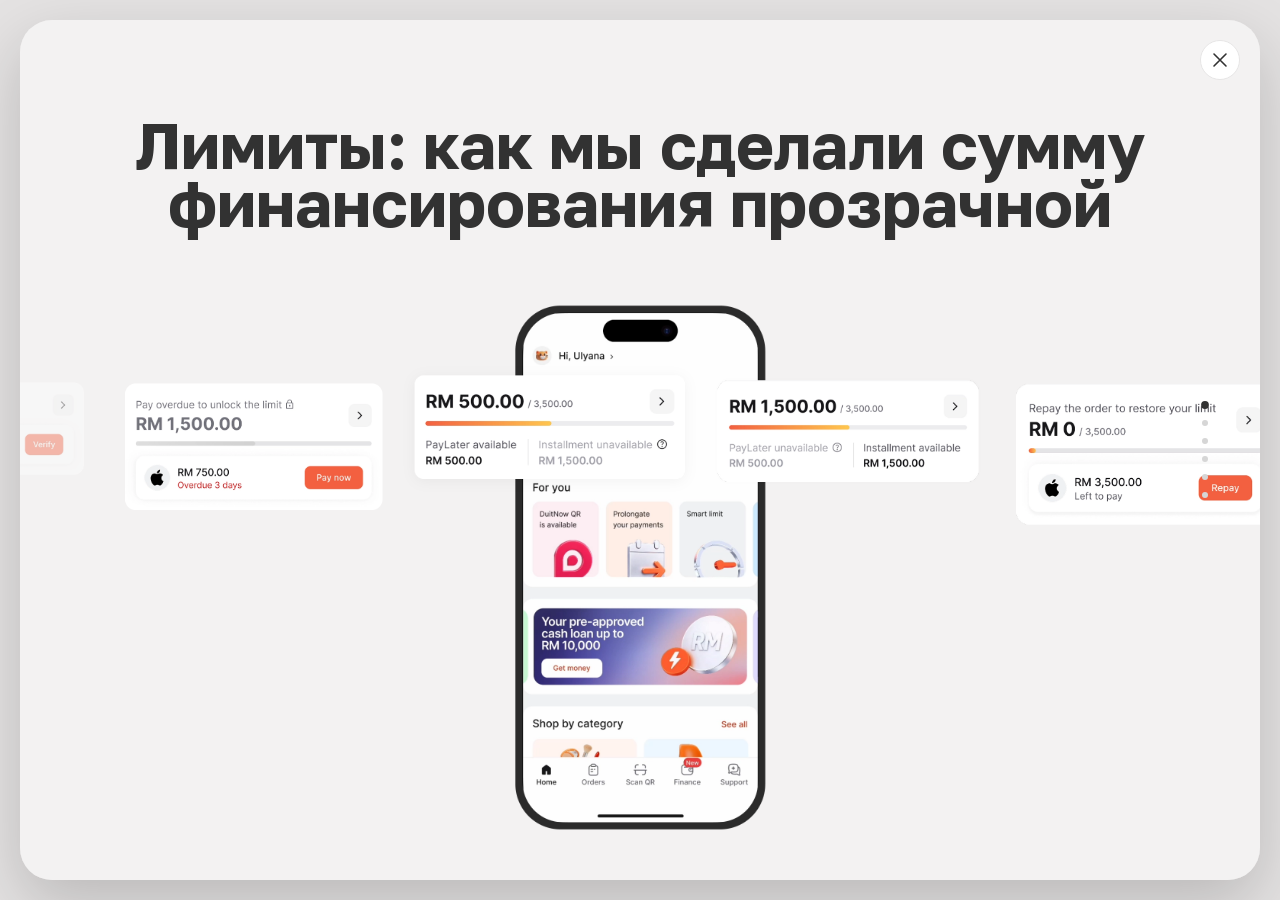
==== commit e46a8003: "Deploy a0fe4d054f164c6fa6ef54e89cf4f7eb409d7fab gribenchenko/portfolio@a0fe4d054f164c6fa6ef54e89cf4f" ====
--- a/cases/ahapay/limits/index.html
+++ b/cases/ahapay/limits/index.html
@@ -1,4 +1,4 @@
-<!DOCTYPE html><html lang="ru"><head><meta charset="utf-8"><meta name="viewport" content="width=device-width, initial-scale=1"><meta name="description" content="Как мы сделали сумму финансирования прозрачной — кейс лимитов в AhaPay"><title>Лимиты — AhaPay | Ulyana Gribenchenko</title><meta name="astro-view-transitions-enabled" content="true"><meta name="astro-view-transitions-fallback" content="animate"><script type="module" src="/_astro/ClientRouter.astro_astro_type_script_index_0_lang.BPtF_hcX.js"></script><link rel="stylesheet" href="/_astro/_astro_assets.DlFtGVP5.css"><link rel="stylesheet" href="/_astro/case.B_e9bPyj.css"><style>#context[data-astro-cid-bcc5n24s].section{padding-top:11px}@media (width>=900px){#context[data-astro-cid-bcc5n24s].section{padding-top:20px}}
+<!DOCTYPE html><html lang="ru"><head><meta charset="utf-8"><meta name="viewport" content="width=device-width, initial-scale=1"><meta name="description" content="Как мы сделали сумму финансирования прозрачной — кейс лимитов в AhaPay"><title>Лимиты — AhaPay | Ulyana Gribenchenko</title><meta name="astro-view-transitions-enabled" content="true"><meta name="astro-view-transitions-fallback" content="animate"><script type="module" src="/_astro/ClientRouter.astro_astro_type_script_index_0_lang.BPtF_hcX.js"></script><link rel="stylesheet" href="/_astro/_astro_assets.DlFtGVP5.css"><link rel="stylesheet" href="/_astro/case.RozXi8Ep.css"><style>#context[data-astro-cid-bcc5n24s].section{padding-top:11px}#top[data-astro-cid-bcc5n24s].hero{overflow-x:clip}@media (width>=900px){#context[data-astro-cid-bcc5n24s].section{padding-top:20px}}
 </style><script type="module" src="/_astro/page.Do0t9NWT.js"></script><style>[data-astro-transition-scope="astro-6rfnnncv-1"] { view-transition-name: case-limits; }@layer astro { ::view-transition-old(case-limits) { 
 	animation-duration: 180ms;
 	animation-timing-function: cubic-bezier(0.76, 0, 0.24, 1);
--- a/_astro/case.RozXi8Ep.css
+++ b/_astro/case.RozXi8Ep.css
@@ -0,0 +1 @@
+.hero-phone{aspect-ratio:734/1466;--hero-mask:url(/case-assets/hero-video-mask.png);width:100%;max-width:280px;-webkit-mask-image:var(--hero-mask);mask-image:var(--hero-mask);background:#000;margin:0 auto;position:relative;overflow:hidden;mask-size:100% 100%;mask-repeat:no-repeat}.hero-phone video{object-fit:cover;width:100%;height:100%;display:block}.scenario-phone{aspect-ratio:732/1466;cursor:pointer;background:#000;width:100%;max-width:220px;margin:0 auto;position:relative;overflow:hidden;mask-image:url(/case-assets/limits-scenario-mask.png);mask-size:100% 100%;mask-repeat:no-repeat}.scenario-phone video{object-fit:cover;width:100%;height:100%;display:block}.flow-phone{aspect-ratio:732/1466;cursor:pointer;background:#000;width:100%;max-width:262px;margin:0 auto;position:relative;overflow:hidden;mask-image:url(/case-assets/order-preview-scenario-mask.png);mask-size:100% 100%;mask-repeat:no-repeat}.flow-phone video{object-fit:cover;width:100%;height:100%;display:block}.phone-loader{opacity:0;pointer-events:none;background:#0000008c;flex-direction:column;justify-content:center;align-items:center;gap:12px;transition:opacity .25s;display:flex;position:absolute;inset:0}.phone-loader.is-visible{opacity:1}.phone-loader__spinner{border:3px solid #ffffff4d;border-top-color:#fff;border-radius:50%;width:26px;height:26px;animation:.8s linear infinite phone-loader-spin}@keyframes phone-loader-spin{to{transform:rotate(360deg)}}.phone-loader__text{text-align:center;color:#fff;max-width:140px;font-size:13px;line-height:1.3}.phone-hint{opacity:1;pointer-events:none;background:#00000080;flex-direction:column;justify-content:center;align-items:center;gap:10px;transition:opacity .25s;display:flex;position:absolute;inset:0}.phone-hint.is-hidden{opacity:0}.phone-hint__circle{background:#ffffff38;border:1.5px solid #fff9;border-radius:50%;justify-content:center;align-items:center;width:44px;height:44px;display:flex}.phone-hint__circle svg{width:15px;height:15px}.phone-hint__text{max-width:140px;font-size:var(--text-small);text-align:center;color:#fff;line-height:1.3}.flow-diagram-scroll{width:100%;overflow-x:auto}.flow-diagram-scroll img{border-radius:32px;width:auto;max-width:none;height:480px;display:block}@media (width<=899px){.flow-diagram-scroll img{height:320px}}.flow-lens{border:1px solid var(--border);background:var(--card-alt);z-index:60;pointer-events:none;border-radius:24px;width:640px;max-width:40vw;height:500px;display:none;position:fixed;top:50%;right:40px;overflow:hidden;transform:translateY(-50%);box-shadow:0 16px 40px #0000002e}.flow-lens.is-active{display:block}.flow-lens__img{border-radius:0;max-width:none;position:absolute;top:0;left:0}@media (width<=899px){.flow-lens{display:none!important}}.entry-diagram-scroll{width:100%;max-width:1100px;margin:0 auto}.hero-belt{--belt-w:calc(280px * 3840 / 734);width:var(--belt-w);max-width:none;margin-left:calc(50% - var(--belt-w) / 2);aspect-ratio:3840/1392;position:relative;container-type:inline-size}.entry-diagram-scroll .hero-belt img{max-width:none;height:auto;position:absolute}.hero-belt__phone{z-index:1}.hero-belt__card{z-index:3;transform:translate(calc(var(--dx,0) * 1cqw), calc(var(--dy,0) * 1cqw)) scale(var(--s,1))}@media (width<=899px){.hero-main-desktop{display:none}}.entry-diagram-scroll img{width:100%;height:auto;display:block}@media (width<=899px){.entry-diagram-scroll{overflow-x:auto}.entry-diagram-scroll img{width:auto;max-width:none;height:340px}}.phone-mock{aspect-ratio:786/1599;width:100%;max-width:220px;margin:0 auto;position:relative}.phone-mock__shot{object-fit:cover;object-position:top;width:90.59%;height:96%;display:block;position:absolute;top:2%;left:4.83%}.phone-mock__frame{pointer-events:none;width:100%;height:100%;position:absolute;inset:0}.shot,.callout-shot{width:100%;max-width:260px;margin:0 auto}.shot img,.callout-shot img{width:100%;height:auto;display:block}.callout-shot{max-width:240px}.mockup-caption{text-align:center;flex-direction:column;align-items:center;gap:6px;display:flex}.mockup-caption__title{font-size:var(--text-h3);line-height:var(--text-h3-lh);color:var(--ink);font-weight:700}.mockup-caption__subtitle{color:var(--ink-soft);font-size:18px;font-weight:500;line-height:18px}.section{padding-block:32px;position:relative}@media (width>=900px){.section{padding-block:60px}.section:first-of-type{padding-top:96px}.section:last-of-type{padding-bottom:96px}}.section>.container{align-items:center;gap:var(--space-4);flex-direction:column;display:flex}.hero .container{gap:24px}.hero__titleblock{flex-direction:column;align-items:center;gap:12px;width:100%;display:flex}@media (width>=900px){.hero .container{gap:70px}.hero__titleblock{gap:20px;position:relative}}.hero__title{font-size:var(--text-h1);line-height:var(--text-h1-lh);text-align:center;text-wrap:balance;font-weight:700}.hero__squiggle{display:none}@media (width>=900px){.hero__squiggle{width:182px;display:block;position:absolute;top:-4px;left:calc(71.5% + 34px)}}.grid-3{grid-template-columns:1fr;gap:20px;width:100%;display:grid}@media (width>=900px){.grid-3{grid-template-columns:repeat(3,1fr)}}.bullet{flex-direction:column;align-items:flex-start;display:flex}.bullet>*+*{margin-top:10px}.bullet>.hyp-label+*,.bullet>.badge+*{margin-top:24px}.compare{align-items:center;gap:var(--space-5);flex-direction:column;width:100%;display:flex;position:relative}@media (width>=900px){.compare{flex-direction:row;justify-content:center;gap:90px}}.compare__col{align-items:center;gap:var(--space-3);flex-direction:column;display:flex}.compare__pair{align-items:center;gap:12px;display:flex}.compare__pair .shot{max-width:228px}.why-ui{gap:var(--space-4);flex-direction:column;width:100%;display:flex}@media (width>=900px){.why-ui{flex-direction:row;align-items:flex-start;gap:48px}.why-ui__text{gap:var(--space-3);flex-direction:column;flex:1;display:flex}.why-ui__diagram{flex:1;justify-content:center;display:flex}}.why-ui__text{gap:var(--space-3);flex-direction:column;display:flex}.annotated{display:none}.simple-list{gap:var(--space-2);flex-direction:column;width:100%;display:flex}.simple-list__item{gap:var(--space-2);font-size:var(--text-body);line-height:var(--text-body-lh);color:var(--ink-soft);align-items:flex-start;display:flex}.simple-list__dot{background:var(--accent);border-radius:50%;flex:none;width:6px;height:6px;margin-top:9px}.callout-list{gap:var(--space-2);flex-direction:column;width:100%;max-width:320px;margin:0 auto;display:flex}.callout-list__item{gap:var(--space-2);font-size:var(--text-small);color:var(--ink-soft);align-items:flex-start;display:flex}.callout-list__dot{background:var(--accent);border-radius:50%;flex:none;width:6px;height:6px;margin-top:7px}.annotated-img{width:100%;max-width:480px;margin:0 auto}@media (width>=900px){.callout-list{display:none}}@media (width<=899px){.annotated-img{display:none}}.interview-photo{width:100%;max-width:380px;margin:0 auto}.grid-2{grid-template-columns:1fr;gap:20px;width:100%;display:grid}@media (width>=900px){.grid-2{grid-template-columns:1fr 1fr}#flow-compare-grid{justify-content:center;gap:114px;display:flex}#flow-compare-grid>div{width:262px}.span-rows-3{grid-row:span 3;align-self:start;position:sticky;top:32px}}.hyp-label{font-size:var(--text-body);color:#fb68be}.hyp-label--muted{color:var(--ink-soft)}.badge{color:#fb68be;font-size:var(--text-body);align-items:center;gap:8px;width:fit-content;display:inline-flex}.results-grid{grid-template-columns:1fr;gap:20px;width:100%;display:grid}@media (width>=900px){.results-grid{grid-template-columns:1fr 1fr}}.stat-pair{grid-template-columns:1fr;gap:20px;display:grid}@media (width>=500px){.stat-pair{grid-template-columns:1fr 1fr}}.stat-tag{font-size:var(--text-body);color:#fb68be;margin-bottom:12px}.stat-tag--muted{color:var(--ink-soft)}.stat-value{font-size:var(--text-h2);white-space:nowrap;align-items:center;gap:8px;margin:auto 0;font-weight:700;display:flex}.stat-value img{width:26px;height:auto}.stat-label{font-size:var(--text-body);color:var(--ink-soft);margin-top:12px}.case-shell__close{z-index:100;background:var(--card-alt);width:40px;height:40px;color:var(--ink);border:1px solid var(--border);border-radius:50%;justify-content:center;align-items:center;transition:background .15s,color .15s,border-color .15s;display:flex;position:fixed;top:20px;right:20px}.case-shell__close:hover{background:var(--ink);color:var(--card-alt);border-color:var(--ink)}.case-shell{background:var(--bg);position:fixed;inset:0;overflow:hidden auto}body.is-closing .case-shell,body.is-closing .case-shell__close,body.is-closing .case-toc{pointer-events:none}body:has(.case-shell){background:#e4e2e2;overflow:hidden}@media (width>=900px){.case-shell{border-radius:32px;inset:20px;box-shadow:0 24px 64px #0000002e}.case-shell__close{top:40px;right:40px}}.case-toc{display:none}@media (width>=900px){.case-toc{z-index:90;display:block;position:fixed;top:50%;right:64px;transform:translateY(-50%)}}.case-toc__dots{flex-direction:column;align-items:center;gap:12px;padding:8px;display:flex}.case-toc__dot{background:#d6d6d6;border-radius:50%;width:6px;height:6px;transition:background .15s,transform .15s}.case-toc__dot.is-active{background:var(--ink);transform:scale(1.3)}.case-toc__popover-zone{opacity:0;visibility:hidden;pointer-events:none;padding-right:16px;transition:opacity .15s;position:absolute;top:50%;right:100%;transform:translateY(-50%)}.case-toc:hover .case-toc__popover-zone,.case-toc:focus-within .case-toc__popover-zone{opacity:1;visibility:visible;pointer-events:auto}.case-toc__popover{background:var(--card-alt);border-radius:var(--radius-card);padding:var(--space-3);width:max-content;max-width:260px;box-shadow:0 12px 32px #00000024}.case-toc__popover ul{flex-direction:column;gap:10px;margin:0;padding:0;list-style:none;display:flex}.case-toc__popover a{font-size:var(--text-small);color:var(--ink-soft);line-height:1.3;text-decoration:none;transition:color .15s;display:block}.case-toc__popover a:hover{color:var(--ink)}.case-toc__popover a.is-active{color:var(--ink);font-weight:600}
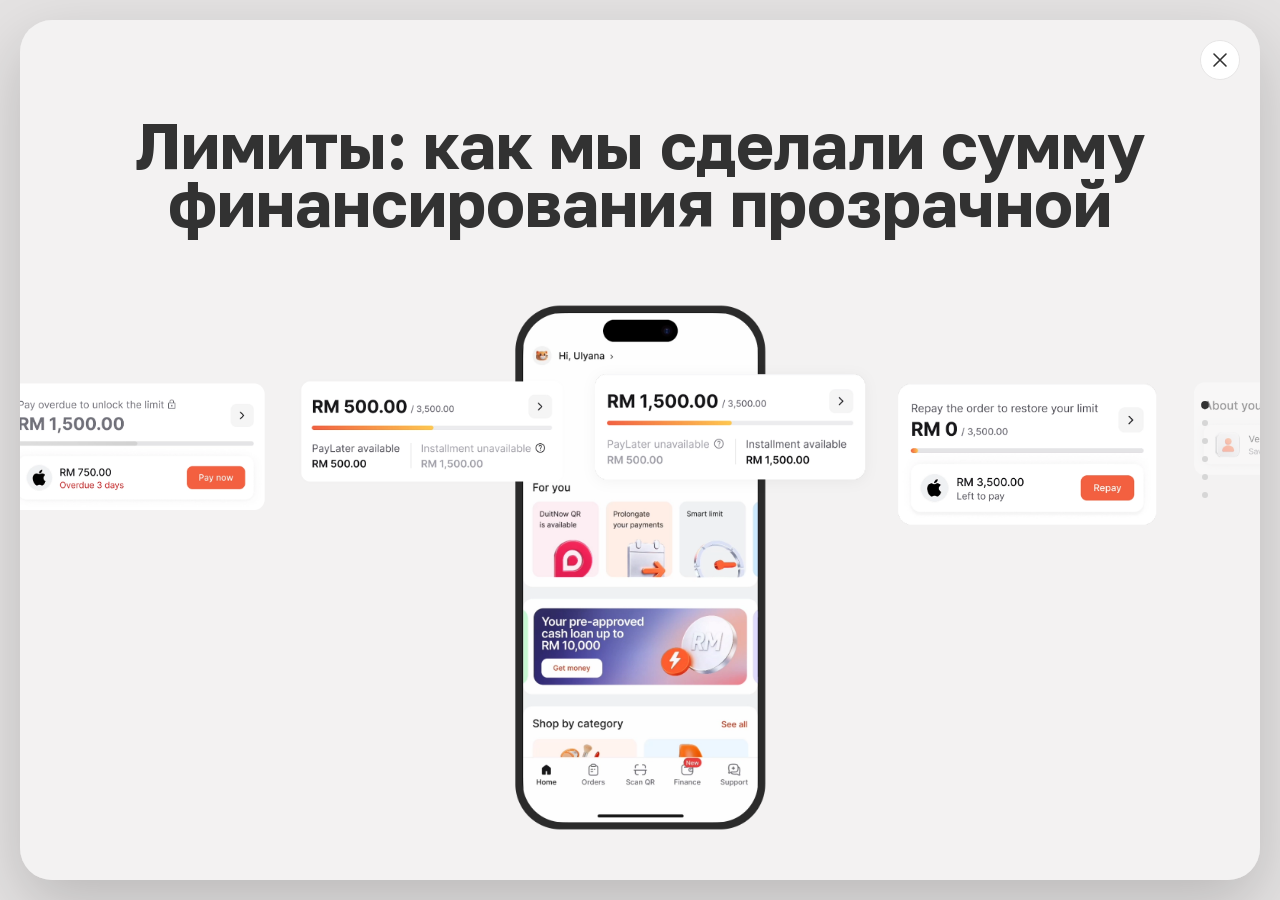
==== commit d78f22f0: "Deploy 2c0e60830fbf29ae0c0e6d4465532487e00b8371 gribenchenko/portfolio@2c0e60830fbf29ae0c0e6d4465532" ====
--- a/cases/ahapay/limits/index.html
+++ b/cases/ahapay/limits/index.html
@@ -73,4 +73,4 @@
              video, same technique as .hero-phone — see AGENTS.md mask recipe). Nothing
              autoplays — every clip sits on its poster frame behind the "hover to watch"
              hint until the visitor deliberately hovers (or taps) it (see the script below,
-             shared logic with #flow-compare-grid in order-preview.astro). --><div class="grid-3 reveal" style="margin-top: 10px;" id="scenario-grid" data-astro-cid-bcc5n24s><div style="display:flex; flex-direction:column; align-items:center; gap: var(--space-3);" data-astro-cid-bcc5n24s><div class="scenario-phone" data-astro-cid-bcc5n24s><video muted loop playsinline preload="metadata" poster="/case-assets/video/limits-scenario-1-poster.jpg" data-astro-cid-bcc5n24s><source src="/case-assets/video/limits-scenario-1.mp4" type="video/mp4" data-astro-cid-bcc5n24s></video><div class="phone-hint" aria-hidden="true" data-astro-cid-bcc5n24s><span class="phone-hint__circle" data-astro-cid-bcc5n24s><svg viewBox="0 0 24 24" fill="#fff" data-astro-cid-bcc5n24s><path d="M8 5v14l11-7z" data-astro-cid-bcc5n24s></path></svg></span><span class="phone-hint__text" data-astro-cid-bcc5n24s>Наведи<br data-astro-cid-bcc5n24s>для просмотра</span></div><div class="phone-loader" aria-hidden="true" data-astro-cid-bcc5n24s><span class="phone-loader__spinner" data-astro-cid-bcc5n24s></span><span class="phone-loader__text" data-astro-cid-bcc5n24s>Видео скоро начнётся</span></div></div><div style="text-align:center;" data-astro-cid-bcc5n24s><p class="card-title" data-astro-cid-bcc5n24s>Восстановление лимита</p><p class="card-text" style="margin-top:10px;" data-astro-cid-bcc5n24s>Показываем причину блокировки и&nbsp;ведём пользователя к&nbsp;оплате просрочки</p></div></div><div style="display:flex; flex-direction:column; align-items:center; gap: var(--space-3);" data-astro-cid-bcc5n24s><div class="scenario-phone" data-astro-cid-bcc5n24s><video muted loop playsinline preload="metadata" poster="/case-assets/video/limits-scenario-2-poster.jpg" data-astro-cid-bcc5n24s><source src="/case-assets/video/limits-scenario-2.mp4" type="video/mp4" data-astro-cid-bcc5n24s></video><div class="phone-hint" aria-hidden="true" data-astro-cid-bcc5n24s><span class="phone-hint__circle" data-astro-cid-bcc5n24s><svg viewBox="0 0 24 24" fill="#fff" data-astro-cid-bcc5n24s><path d="M8 5v14l11-7z" data-astro-cid-bcc5n24s></path></svg></span><span class="phone-hint__text" data-astro-cid-bcc5n24s>Наведи<br data-astro-cid-bcc5n24s>для просмотра</span></div><div class="phone-loader" aria-hidden="true" data-astro-cid-bcc5n24s><span class="phone-loader__spinner" data-astro-cid-bcc5n24s></span><span class="phone-loader__text" data-astro-cid-bcc5n24s>Видео скоро начнётся</span></div></div><div style="text-align:center;" data-astro-cid-bcc5n24s><p class="card-title" data-astro-cid-bcc5n24s>Заказ не&nbsp;подходит для&nbsp;PayLater</p><p class="card-text" style="margin-top:10px;" data-astro-cid-bcc5n24s>Если заказ нельзя оформить через&nbsp;PayLater, а&nbsp;Installment заблокирован, после&nbsp;скана QR ведём пользователя к&nbsp;оплате просрочки и&nbsp;даём продолжить заказ</p></div></div><div style="display:flex; flex-direction:column; align-items:center; gap: var(--space-3);" data-astro-cid-bcc5n24s><div class="scenario-phone" data-astro-cid-bcc5n24s><video muted loop playsinline preload="metadata" poster="/case-assets/video/limits-scenario-3-poster.jpg" data-astro-cid-bcc5n24s><source src="/case-assets/video/limits-scenario-3.mp4" type="video/mp4" data-astro-cid-bcc5n24s></video><div class="phone-hint" aria-hidden="true" data-astro-cid-bcc5n24s><span class="phone-hint__circle" data-astro-cid-bcc5n24s><svg viewBox="0 0 24 24" fill="#fff" data-astro-cid-bcc5n24s><path d="M8 5v14l11-7z" data-astro-cid-bcc5n24s></path></svg></span><span class="phone-hint__text" data-astro-cid-bcc5n24s>Наведи<br data-astro-cid-bcc5n24s>для просмотра</span></div><div class="phone-loader" aria-hidden="true" data-astro-cid-bcc5n24s><span class="phone-loader__spinner" data-astro-cid-bcc5n24s></span><span class="phone-loader__text" data-astro-cid-bcc5n24s>Видео скоро начнётся</span></div></div><div style="text-align:center;" data-astro-cid-bcc5n24s><p class="card-title" data-astro-cid-bcc5n24s>Заказ можно оплатить через&nbsp;PayLater</p><p class="card-text" style="margin-top:10px;" data-astro-cid-bcc5n24s>Если заказ подходит под&nbsp;условия PayLater, даём продолжить оплату доступным способом, но&nbsp;показываем, что&nbsp;Installment временно недоступен</p></div></div></div></div></section><script type="module">document.addEventListener(`astro:page-load`,()=>{let e=document.getElementById(`hero-belt`);if(!e||matchMedia(`(prefers-reduced-motion: reduce)`).matches)return;let t=[...e.querySelectorAll(`.hero-belt__card`)],n=t.map(e=>Number(e.dataset.home)),r=t.map((e,t)=>t===2?3:0),i=e=>((e+2.5)%5+5)%5-2.5,a=e=>e-.9*Math.sin(2*Math.PI*e)/(2*Math.PI),o=(e,t,n)=>{let r=Math.min(1,Math.max(0,(n-e)/(t-e)));return r*r*(3-2*r)},s=0,c=null,l=!1;new IntersectionObserver(([e])=>l=e.isIntersecting,{threshold:.1}).observe(e);let u=d=>{if(!e.isConnected)return;c!==null&&l&&document.visibilityState===`visible`&&(s+=Math.min(d-c,50)),c=d;let f=s/2800,p=e.clientWidth/3840;t.forEach((e,t)=>{let s=a(i(t-2-f)),c=Math.abs(s),l=1-o(0,1,c),u=1558+s*779+r[t];e.style.setProperty(`--dx`,String((u-n[t])/38.4)),e.style.setProperty(`--dy`,String((1-l)*20/38.4)),e.style.setProperty(`--s`,String(.94+.06*l)),e.style.opacity=String(1-o(2.05,2.5,c)),e.style.zIndex=c<.5?`5`:`3`,e.style.filter=`drop-shadow(0 ${10*l*p}px ${24*l*p}px rgba(0,0,0,${.06*l}))`}),requestAnimationFrame(u)};requestAnimationFrame(u)}),document.addEventListener(`astro:page-load`,()=>{let e=document.querySelector(`#scenario-grid`);if(!e)return;let t=Array.from(e.querySelectorAll(`.scenario-phone`));t.length&&t.forEach(e=>{let t=e.querySelector(`video`),n=e.querySelector(`.phone-loader`),r=e.querySelector(`.phone-hint`);if(!t)return;let i=()=>r?.classList.remove(`is-hidden`),a=()=>r?.classList.add(`is-hidden`),o=()=>n?.classList.remove(`is-visible`),s=()=>{a(),n?.classList.add(`is-visible`),t.play().catch(()=>{})},c=()=>{t.pause(),t.currentTime=0,o(),i()};t.addEventListener(`playing`,o);let l=null;e.addEventListener(`mouseenter`,()=>{l=window.setTimeout(()=>{l=null,s()},250)}),e.addEventListener(`mouseleave`,()=>{if(l){clearTimeout(l),l=null;return}c()}),e.addEventListener(`click`,()=>{t.paused?s():c()})})});</script><!-- INTERVIEWS --><section id="interview" class="section" data-astro-cid-bcc5n24s><div class="container" data-astro-cid-bcc5n24s><h2 class="section-title" data-astro-cid-bcc5n24s>Что показали интервью пользователей</h2><p class="card-text" style="max-width: 700px; text-align: center; color: #323232; margin-top: -12px;" data-astro-cid-bcc5n24s>Вместе с&nbsp;ресёрчером мы провели серию интервью с&nbsp;пользователями AhaPay, чтобы понять, как&nbsp;они воспринимают лимит, PayLater / Installment и&nbsp;состояния блокировки</p><div class="entry-diagram-scroll reveal" style="max-width: 770px;" data-astro-cid-bcc5n24s><img src="/_astro/interview-confluence.Bprhleqj_Z1EAhLs.webp" alt="Саммари интервью по&amp;nbsp;респондентам в&amp;nbsp;Confluence" style="border-radius: 24px;" data-astro-cid-bcc5n24s="true" loading="lazy" decoding="async" width="2880" height="1584"></div><div class="grid-2 reveal" style="margin-top: 48px;" data-astro-cid-bcc5n24s><div class="card card--white bullet" data-astro-cid-bcc5n24s><p class="card-title" data-astro-cid-bcc5n24s>Лимит нужен до&nbsp;покупки</p><p class="card-text" data-astro-cid-bcc5n24s>Пользователи хотят заранее понимать, сколько им&nbsp;доступно и&nbsp;могут ли&nbsp;они совершить покупку</p></div><div class="card card--white bullet" data-astro-cid-bcc5n24s><p class="card-title" data-astro-cid-bcc5n24s>PayLater и&nbsp;Installment нужно связать</p><p class="card-text" data-astro-cid-bcc5n24s>Без&nbsp;явной связи два способа оплаты могут восприниматься как&nbsp;отдельные лимиты</p></div><div class="card card--white bullet" data-astro-cid-bcc5n24s><p class="card-title" data-astro-cid-bcc5n24s>Блокировка должна вести к&nbsp;действию</p><p class="card-text" data-astro-cid-bcc5n24s>Состояние блокировки работает лучше, когда есть причина ограничения и&nbsp;понятный следующий шаг</p></div><div class="card card--white bullet" data-astro-cid-bcc5n24s><p class="card-title" data-astro-cid-bcc5n24s>Главный вывод</p><p class="card-text" data-astro-cid-bcc5n24s>Лимит должен работать как&nbsp;система состояний: на&nbsp;главной показывать общий финансовый статус, при&nbsp;оформлении покупки&nbsp;– влияние заказа на&nbsp;доступную сумму, а&nbsp;при&nbsp;блокировке&nbsp;– причину ограничения и&nbsp;следующий шаг</p></div></div></div></section><!-- RESULTS (METRICS) --><section id="results-metrics" class="section" data-astro-cid-bcc5n24s><div class="container" data-astro-cid-bcc5n24s><h2 class="section-title" data-astro-cid-bcc5n24s>Результаты</h2><p class="card-text" style="max-width: 700px; text-align: center; color: #323232; margin-top: -12px;" data-astro-cid-bcc5n24s>После релиза мы сравнили общие метрики оформления покупки и&nbsp;данные поддержки за&nbsp;сопоставимые периоды до&nbsp;и&nbsp;после запуска</p><div class="grid-3 reveal" style="margin-top: 10px;" data-astro-cid-bcc5n24s><div class="card card--white bullet" data-astro-cid-bcc5n24s><p class="stat-tag" data-astro-cid-bcc5n24s>−7&nbsp;п.п.</p><div class="stat-value" data-astro-cid-bcc5n24s><span data-astro-cid-bcc5n24s>34%</span><img src="/case-assets/uplift-arrow.svg" alt="→" data-astro-cid-bcc5n24s><span data-astro-cid-bcc5n24s>27%</span></div><p class="stat-label" data-astro-cid-bcc5n24s>Drop-off на&nbsp;экранах оформления с&nbsp;лимитом</p></div><div class="card card--white bullet" data-astro-cid-bcc5n24s><p class="stat-tag stat-tag--muted" data-astro-cid-bcc5n24s>новая точка входа</p><div class="stat-value" data-astro-cid-bcc5n24s><span data-astro-cid-bcc5n24s>22%</span></div><p class="stat-label" data-astro-cid-bcc5n24s>Перешли к&nbsp;оплате просрочки из&nbsp;заблокированного лимита</p></div><div class="card card--white bullet" data-astro-cid-bcc5n24s><p class="stat-tag stat-tag--muted" data-astro-cid-bcc5n24s>новая точка входа</p><div class="stat-value" data-astro-cid-bcc5n24s><span data-astro-cid-bcc5n24s>14%</span></div><p class="stat-label" data-astro-cid-bcc5n24s>Начали верификацию из&nbsp;виджета лимита до&nbsp;покупки</p></div></div><div class="card card--white bullet" style="margin-top: -12px;" data-astro-cid-bcc5n24s><p class="card-title" data-astro-cid-bcc5n24s>Снизилось количество вопросов в&nbsp;поддержку по&nbsp;теме лимита</p><p class="card-text" style="margin-top: 12px;" data-astro-cid-bcc5n24s>После запуска пользователи реже обращались с&nbsp;вопросами про&nbsp;доступную сумму, причины блокировки и&nbsp;недоступные способы оплаты</p></div></div></section></main></div></div><script type="module">var e=null;document.addEventListener(`astro:page-load`,()=>{e?.();let t=[],n=document.querySelector(`.case-shell__close`);if(n){let e=!1,r=t=>{if(e){t.preventDefault();return}e=!0,document.body.classList.add(`is-closing`);let n=window.history.state;n&&typeof n.index==`number`&&n.index>0&&(t.preventDefault(),history.back())};n.addEventListener(`click`,r),t.push(()=>n.removeEventListener(`click`,r));let i=t=>{t.key===`Escape`&&!e&&n.click()};document.addEventListener(`keydown`,i),t.push(()=>document.removeEventListener(`keydown`,i));let a=t=>{if(e)return;let r=t.target;r.closest(`.case-shell`)||r.closest(`.case-toc`)||r.closest(`.case-shell__close`)||n.click()};document.addEventListener(`click`,a),t.push(()=>document.removeEventListener(`click`,a))}let r=document.querySelector(`.case-toc`),i=document.querySelector(`.case-shell`);if(r&&i){let e=Array.from(r.querySelectorAll(`.case-toc__dot`)),n=Array.from(r.querySelectorAll(`.case-toc__popover a`)),a=e.map(e=>document.getElementById(e.dataset.section??``)).filter(e=>e!==null);if(a.length){let r=t=>{for(let n of e)n.classList.toggle(`is-active`,n.dataset.section===t);for(let e of n)e.classList.toggle(`is-active`,e.dataset.section===t)},o=()=>{let e=a[0];for(let t of a)t.getBoundingClientRect().top<=160&&(e=t);r(e.id)};i.addEventListener(`scroll`,o,{passive:!0}),o();let s=[...e,...n],c=e=>{let t=e.currentTarget;r(t.dataset.section??``)};for(let e of s)e.addEventListener(`click`,c);t.push(()=>{i.removeEventListener(`scroll`,o);for(let e of s)e.removeEventListener(`click`,c)})}}e=()=>t.forEach(e=>e())});</script><script type="module">document.addEventListener(`astro:page-load`,()=>{let e=new IntersectionObserver(t=>{for(let n of t)n.isIntersecting&&(n.target.classList.add(`is-visible`),e.unobserve(n.target))},{threshold:.15});document.querySelectorAll(`.reveal:not(.is-visible)`).forEach(t=>e.observe(t)),document.querySelectorAll(`video[autoplay]`).forEach(e=>{e.readyState===0&&e.load(),e.play().catch(()=>{})})});</script></body></html>+             shared logic with #flow-compare-grid in order-preview.astro). --><div class="grid-3 reveal" style="margin-top: 10px;" id="scenario-grid" data-astro-cid-bcc5n24s><div style="display:flex; flex-direction:column; align-items:center; gap: var(--space-3);" data-astro-cid-bcc5n24s><div class="scenario-phone" data-astro-cid-bcc5n24s><video muted loop playsinline preload="metadata" poster="/case-assets/video/limits-scenario-1-poster.jpg" data-astro-cid-bcc5n24s><source src="/case-assets/video/limits-scenario-1.mp4" type="video/mp4" data-astro-cid-bcc5n24s></video><div class="phone-hint" aria-hidden="true" data-astro-cid-bcc5n24s><span class="phone-hint__circle" data-astro-cid-bcc5n24s><svg viewBox="0 0 24 24" fill="#fff" data-astro-cid-bcc5n24s><path d="M8 5v14l11-7z" data-astro-cid-bcc5n24s></path></svg></span><span class="phone-hint__text" data-astro-cid-bcc5n24s>Наведи<br data-astro-cid-bcc5n24s>для просмотра</span></div><div class="phone-loader" aria-hidden="true" data-astro-cid-bcc5n24s><span class="phone-loader__spinner" data-astro-cid-bcc5n24s></span><span class="phone-loader__text" data-astro-cid-bcc5n24s>Видео скоро начнётся</span></div></div><div style="text-align:center;" data-astro-cid-bcc5n24s><p class="card-title" data-astro-cid-bcc5n24s>Восстановление лимита</p><p class="card-text" style="margin-top:10px;" data-astro-cid-bcc5n24s>Показываем причину блокировки и&nbsp;ведём пользователя к&nbsp;оплате просрочки</p></div></div><div style="display:flex; flex-direction:column; align-items:center; gap: var(--space-3);" data-astro-cid-bcc5n24s><div class="scenario-phone" data-astro-cid-bcc5n24s><video muted loop playsinline preload="metadata" poster="/case-assets/video/limits-scenario-2-poster.jpg" data-astro-cid-bcc5n24s><source src="/case-assets/video/limits-scenario-2.mp4" type="video/mp4" data-astro-cid-bcc5n24s></video><div class="phone-hint" aria-hidden="true" data-astro-cid-bcc5n24s><span class="phone-hint__circle" data-astro-cid-bcc5n24s><svg viewBox="0 0 24 24" fill="#fff" data-astro-cid-bcc5n24s><path d="M8 5v14l11-7z" data-astro-cid-bcc5n24s></path></svg></span><span class="phone-hint__text" data-astro-cid-bcc5n24s>Наведи<br data-astro-cid-bcc5n24s>для просмотра</span></div><div class="phone-loader" aria-hidden="true" data-astro-cid-bcc5n24s><span class="phone-loader__spinner" data-astro-cid-bcc5n24s></span><span class="phone-loader__text" data-astro-cid-bcc5n24s>Видео скоро начнётся</span></div></div><div style="text-align:center;" data-astro-cid-bcc5n24s><p class="card-title" data-astro-cid-bcc5n24s>Заказ не&nbsp;подходит для&nbsp;PayLater</p><p class="card-text" style="margin-top:10px;" data-astro-cid-bcc5n24s>Если заказ нельзя оформить через&nbsp;PayLater, а&nbsp;Installment заблокирован, после&nbsp;скана QR ведём пользователя к&nbsp;оплате просрочки и&nbsp;даём продолжить заказ</p></div></div><div style="display:flex; flex-direction:column; align-items:center; gap: var(--space-3);" data-astro-cid-bcc5n24s><div class="scenario-phone" data-astro-cid-bcc5n24s><video muted loop playsinline preload="metadata" poster="/case-assets/video/limits-scenario-3-poster.jpg" data-astro-cid-bcc5n24s><source src="/case-assets/video/limits-scenario-3.mp4" type="video/mp4" data-astro-cid-bcc5n24s></video><div class="phone-hint" aria-hidden="true" data-astro-cid-bcc5n24s><span class="phone-hint__circle" data-astro-cid-bcc5n24s><svg viewBox="0 0 24 24" fill="#fff" data-astro-cid-bcc5n24s><path d="M8 5v14l11-7z" data-astro-cid-bcc5n24s></path></svg></span><span class="phone-hint__text" data-astro-cid-bcc5n24s>Наведи<br data-astro-cid-bcc5n24s>для просмотра</span></div><div class="phone-loader" aria-hidden="true" data-astro-cid-bcc5n24s><span class="phone-loader__spinner" data-astro-cid-bcc5n24s></span><span class="phone-loader__text" data-astro-cid-bcc5n24s>Видео скоро начнётся</span></div></div><div style="text-align:center;" data-astro-cid-bcc5n24s><p class="card-title" data-astro-cid-bcc5n24s>Заказ можно оплатить через&nbsp;PayLater</p><p class="card-text" style="margin-top:10px;" data-astro-cid-bcc5n24s>Если заказ подходит под&nbsp;условия PayLater, даём продолжить оплату доступным способом, но&nbsp;показываем, что&nbsp;Installment временно недоступен</p></div></div></div></div></section><script type="module">document.addEventListener(`astro:page-load`,()=>{let e=document.getElementById(`hero-belt`);if(!e||matchMedia(`(prefers-reduced-motion: reduce)`).matches)return;let t=[...e.querySelectorAll(`.hero-belt__card`)],n=t.map(e=>Number(e.dataset.home)),r=t.map((e,t)=>t===2?3:0),i=e=>((e+2.5)%5+5)%5-2.5,a=e=>e-.9*Math.sin(2*Math.PI*e)/(2*Math.PI),o=e=>{let t=Math.floor(e),n=e-t;return t+1-(1-n)**2},s=(e,t,n)=>{let r=Math.min(1,Math.max(0,(n-e)/(t-e)));return r*r*(3-2*r)},c=0,l=null,u=!1;new IntersectionObserver(([e])=>u=e.isIntersecting,{threshold:.1}).observe(e);let d=f=>{if(!e.isConnected)return;l!==null&&u&&document.visibilityState===`visible`&&(c+=Math.min(f-l,50)),l=f;let p=o(c/2800),m=e.clientWidth/3840;t.forEach((e,t)=>{let o=a(i(t-2-p)),c=Math.abs(o),l=1-s(0,1,c),u=1558+o*779+r[t];e.style.setProperty(`--dx`,String((u-n[t])/38.4)),e.style.setProperty(`--dy`,String((1-l)*20/38.4)),e.style.setProperty(`--s`,String(.94+.06*l)),e.style.opacity=String(1-s(2.05,2.5,c)),e.style.zIndex=c<.5?`5`:`3`,e.style.filter=`drop-shadow(0 ${10*l*m}px ${24*l*m}px rgba(0,0,0,${.06*l}))`}),requestAnimationFrame(d)};requestAnimationFrame(d)}),document.addEventListener(`astro:page-load`,()=>{let e=document.querySelector(`#scenario-grid`);if(!e)return;let t=Array.from(e.querySelectorAll(`.scenario-phone`));t.length&&t.forEach(e=>{let t=e.querySelector(`video`),n=e.querySelector(`.phone-loader`),r=e.querySelector(`.phone-hint`);if(!t)return;let i=()=>r?.classList.remove(`is-hidden`),a=()=>r?.classList.add(`is-hidden`),o=()=>n?.classList.remove(`is-visible`),s=()=>{a(),n?.classList.add(`is-visible`),t.play().catch(()=>{})},c=()=>{t.pause(),t.currentTime=0,o(),i()};t.addEventListener(`playing`,o);let l=null;e.addEventListener(`mouseenter`,()=>{l=window.setTimeout(()=>{l=null,s()},250)}),e.addEventListener(`mouseleave`,()=>{if(l){clearTimeout(l),l=null;return}c()}),e.addEventListener(`click`,()=>{t.paused?s():c()})})});</script><!-- INTERVIEWS --><section id="interview" class="section" data-astro-cid-bcc5n24s><div class="container" data-astro-cid-bcc5n24s><h2 class="section-title" data-astro-cid-bcc5n24s>Что показали интервью пользователей</h2><p class="card-text" style="max-width: 700px; text-align: center; color: #323232; margin-top: -12px;" data-astro-cid-bcc5n24s>Вместе с&nbsp;ресёрчером мы провели серию интервью с&nbsp;пользователями AhaPay, чтобы понять, как&nbsp;они воспринимают лимит, PayLater / Installment и&nbsp;состояния блокировки</p><div class="entry-diagram-scroll reveal" style="max-width: 770px;" data-astro-cid-bcc5n24s><img src="/_astro/interview-confluence.Bprhleqj_Z1EAhLs.webp" alt="Саммари интервью по&amp;nbsp;респондентам в&amp;nbsp;Confluence" style="border-radius: 24px;" data-astro-cid-bcc5n24s="true" loading="lazy" decoding="async" width="2880" height="1584"></div><div class="grid-2 reveal" style="margin-top: 48px;" data-astro-cid-bcc5n24s><div class="card card--white bullet" data-astro-cid-bcc5n24s><p class="card-title" data-astro-cid-bcc5n24s>Лимит нужен до&nbsp;покупки</p><p class="card-text" data-astro-cid-bcc5n24s>Пользователи хотят заранее понимать, сколько им&nbsp;доступно и&nbsp;могут ли&nbsp;они совершить покупку</p></div><div class="card card--white bullet" data-astro-cid-bcc5n24s><p class="card-title" data-astro-cid-bcc5n24s>PayLater и&nbsp;Installment нужно связать</p><p class="card-text" data-astro-cid-bcc5n24s>Без&nbsp;явной связи два способа оплаты могут восприниматься как&nbsp;отдельные лимиты</p></div><div class="card card--white bullet" data-astro-cid-bcc5n24s><p class="card-title" data-astro-cid-bcc5n24s>Блокировка должна вести к&nbsp;действию</p><p class="card-text" data-astro-cid-bcc5n24s>Состояние блокировки работает лучше, когда есть причина ограничения и&nbsp;понятный следующий шаг</p></div><div class="card card--white bullet" data-astro-cid-bcc5n24s><p class="card-title" data-astro-cid-bcc5n24s>Главный вывод</p><p class="card-text" data-astro-cid-bcc5n24s>Лимит должен работать как&nbsp;система состояний: на&nbsp;главной показывать общий финансовый статус, при&nbsp;оформлении покупки&nbsp;– влияние заказа на&nbsp;доступную сумму, а&nbsp;при&nbsp;блокировке&nbsp;– причину ограничения и&nbsp;следующий шаг</p></div></div></div></section><!-- RESULTS (METRICS) --><section id="results-metrics" class="section" data-astro-cid-bcc5n24s><div class="container" data-astro-cid-bcc5n24s><h2 class="section-title" data-astro-cid-bcc5n24s>Результаты</h2><p class="card-text" style="max-width: 700px; text-align: center; color: #323232; margin-top: -12px;" data-astro-cid-bcc5n24s>После релиза мы сравнили общие метрики оформления покупки и&nbsp;данные поддержки за&nbsp;сопоставимые периоды до&nbsp;и&nbsp;после запуска</p><div class="grid-3 reveal" style="margin-top: 10px;" data-astro-cid-bcc5n24s><div class="card card--white bullet" data-astro-cid-bcc5n24s><p class="stat-tag" data-astro-cid-bcc5n24s>−7&nbsp;п.п.</p><div class="stat-value" data-astro-cid-bcc5n24s><span data-astro-cid-bcc5n24s>34%</span><img src="/case-assets/uplift-arrow.svg" alt="→" data-astro-cid-bcc5n24s><span data-astro-cid-bcc5n24s>27%</span></div><p class="stat-label" data-astro-cid-bcc5n24s>Drop-off на&nbsp;экранах оформления с&nbsp;лимитом</p></div><div class="card card--white bullet" data-astro-cid-bcc5n24s><p class="stat-tag stat-tag--muted" data-astro-cid-bcc5n24s>новая точка входа</p><div class="stat-value" data-astro-cid-bcc5n24s><span data-astro-cid-bcc5n24s>22%</span></div><p class="stat-label" data-astro-cid-bcc5n24s>Перешли к&nbsp;оплате просрочки из&nbsp;заблокированного лимита</p></div><div class="card card--white bullet" data-astro-cid-bcc5n24s><p class="stat-tag stat-tag--muted" data-astro-cid-bcc5n24s>новая точка входа</p><div class="stat-value" data-astro-cid-bcc5n24s><span data-astro-cid-bcc5n24s>14%</span></div><p class="stat-label" data-astro-cid-bcc5n24s>Начали верификацию из&nbsp;виджета лимита до&nbsp;покупки</p></div></div><div class="card card--white bullet" style="margin-top: -12px;" data-astro-cid-bcc5n24s><p class="card-title" data-astro-cid-bcc5n24s>Снизилось количество вопросов в&nbsp;поддержку по&nbsp;теме лимита</p><p class="card-text" style="margin-top: 12px;" data-astro-cid-bcc5n24s>После запуска пользователи реже обращались с&nbsp;вопросами про&nbsp;доступную сумму, причины блокировки и&nbsp;недоступные способы оплаты</p></div></div></section></main></div></div><script type="module">var e=null;document.addEventListener(`astro:page-load`,()=>{e?.();let t=[],n=document.querySelector(`.case-shell__close`);if(n){let e=!1,r=t=>{if(e){t.preventDefault();return}e=!0,document.body.classList.add(`is-closing`);let n=window.history.state;n&&typeof n.index==`number`&&n.index>0&&(t.preventDefault(),history.back())};n.addEventListener(`click`,r),t.push(()=>n.removeEventListener(`click`,r));let i=t=>{t.key===`Escape`&&!e&&n.click()};document.addEventListener(`keydown`,i),t.push(()=>document.removeEventListener(`keydown`,i));let a=t=>{if(e)return;let r=t.target;r.closest(`.case-shell`)||r.closest(`.case-toc`)||r.closest(`.case-shell__close`)||n.click()};document.addEventListener(`click`,a),t.push(()=>document.removeEventListener(`click`,a))}let r=document.querySelector(`.case-toc`),i=document.querySelector(`.case-shell`);if(r&&i){let e=Array.from(r.querySelectorAll(`.case-toc__dot`)),n=Array.from(r.querySelectorAll(`.case-toc__popover a`)),a=e.map(e=>document.getElementById(e.dataset.section??``)).filter(e=>e!==null);if(a.length){let r=t=>{for(let n of e)n.classList.toggle(`is-active`,n.dataset.section===t);for(let e of n)e.classList.toggle(`is-active`,e.dataset.section===t)},o=()=>{let e=a[0];for(let t of a)t.getBoundingClientRect().top<=160&&(e=t);r(e.id)};i.addEventListener(`scroll`,o,{passive:!0}),o();let s=[...e,...n],c=e=>{let t=e.currentTarget;r(t.dataset.section??``)};for(let e of s)e.addEventListener(`click`,c);t.push(()=>{i.removeEventListener(`scroll`,o);for(let e of s)e.removeEventListener(`click`,c)})}}e=()=>t.forEach(e=>e())});</script><script type="module">document.addEventListener(`astro:page-load`,()=>{let e=new IntersectionObserver(t=>{for(let n of t)n.isIntersecting&&(n.target.classList.add(`is-visible`),e.unobserve(n.target))},{threshold:.15});document.querySelectorAll(`.reveal:not(.is-visible)`).forEach(t=>e.observe(t)),document.querySelectorAll(`video[autoplay]`).forEach(e=>{e.readyState===0&&e.load(),e.play().catch(()=>{})})});</script></body></html>
